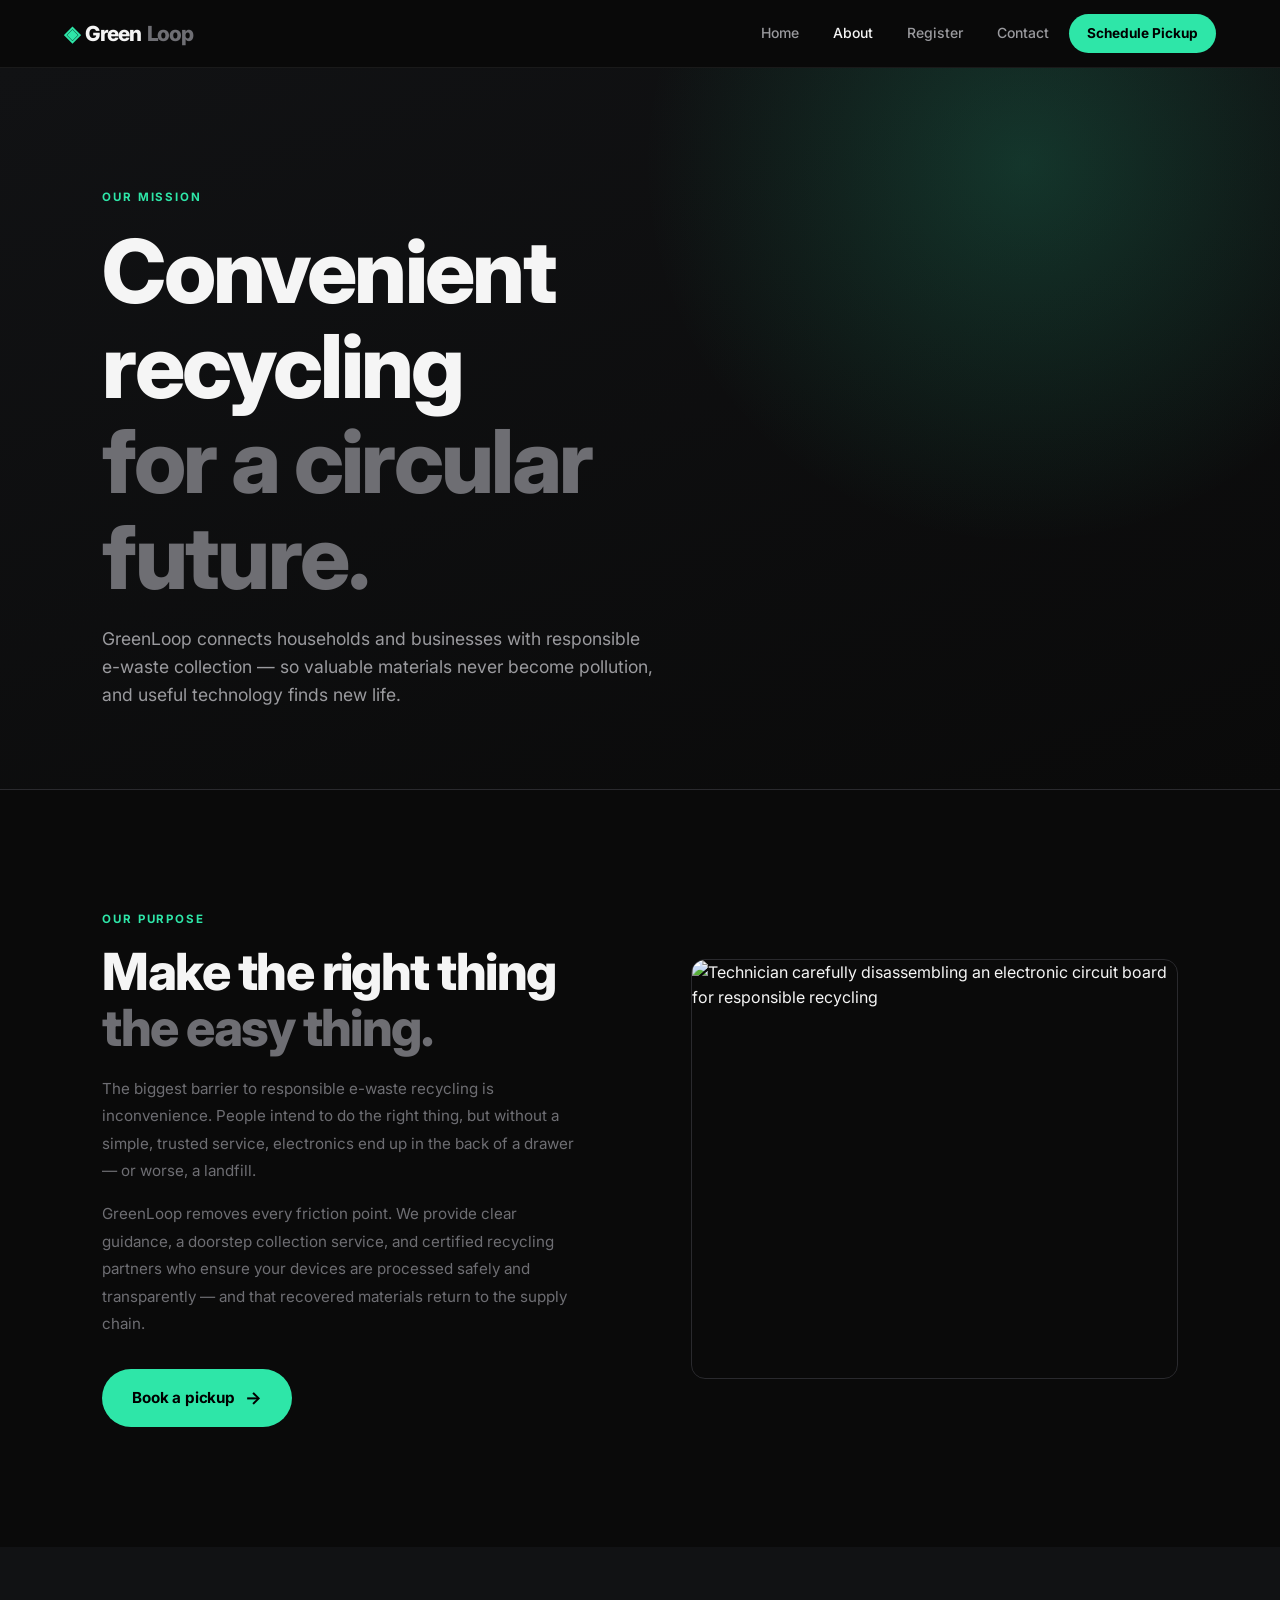
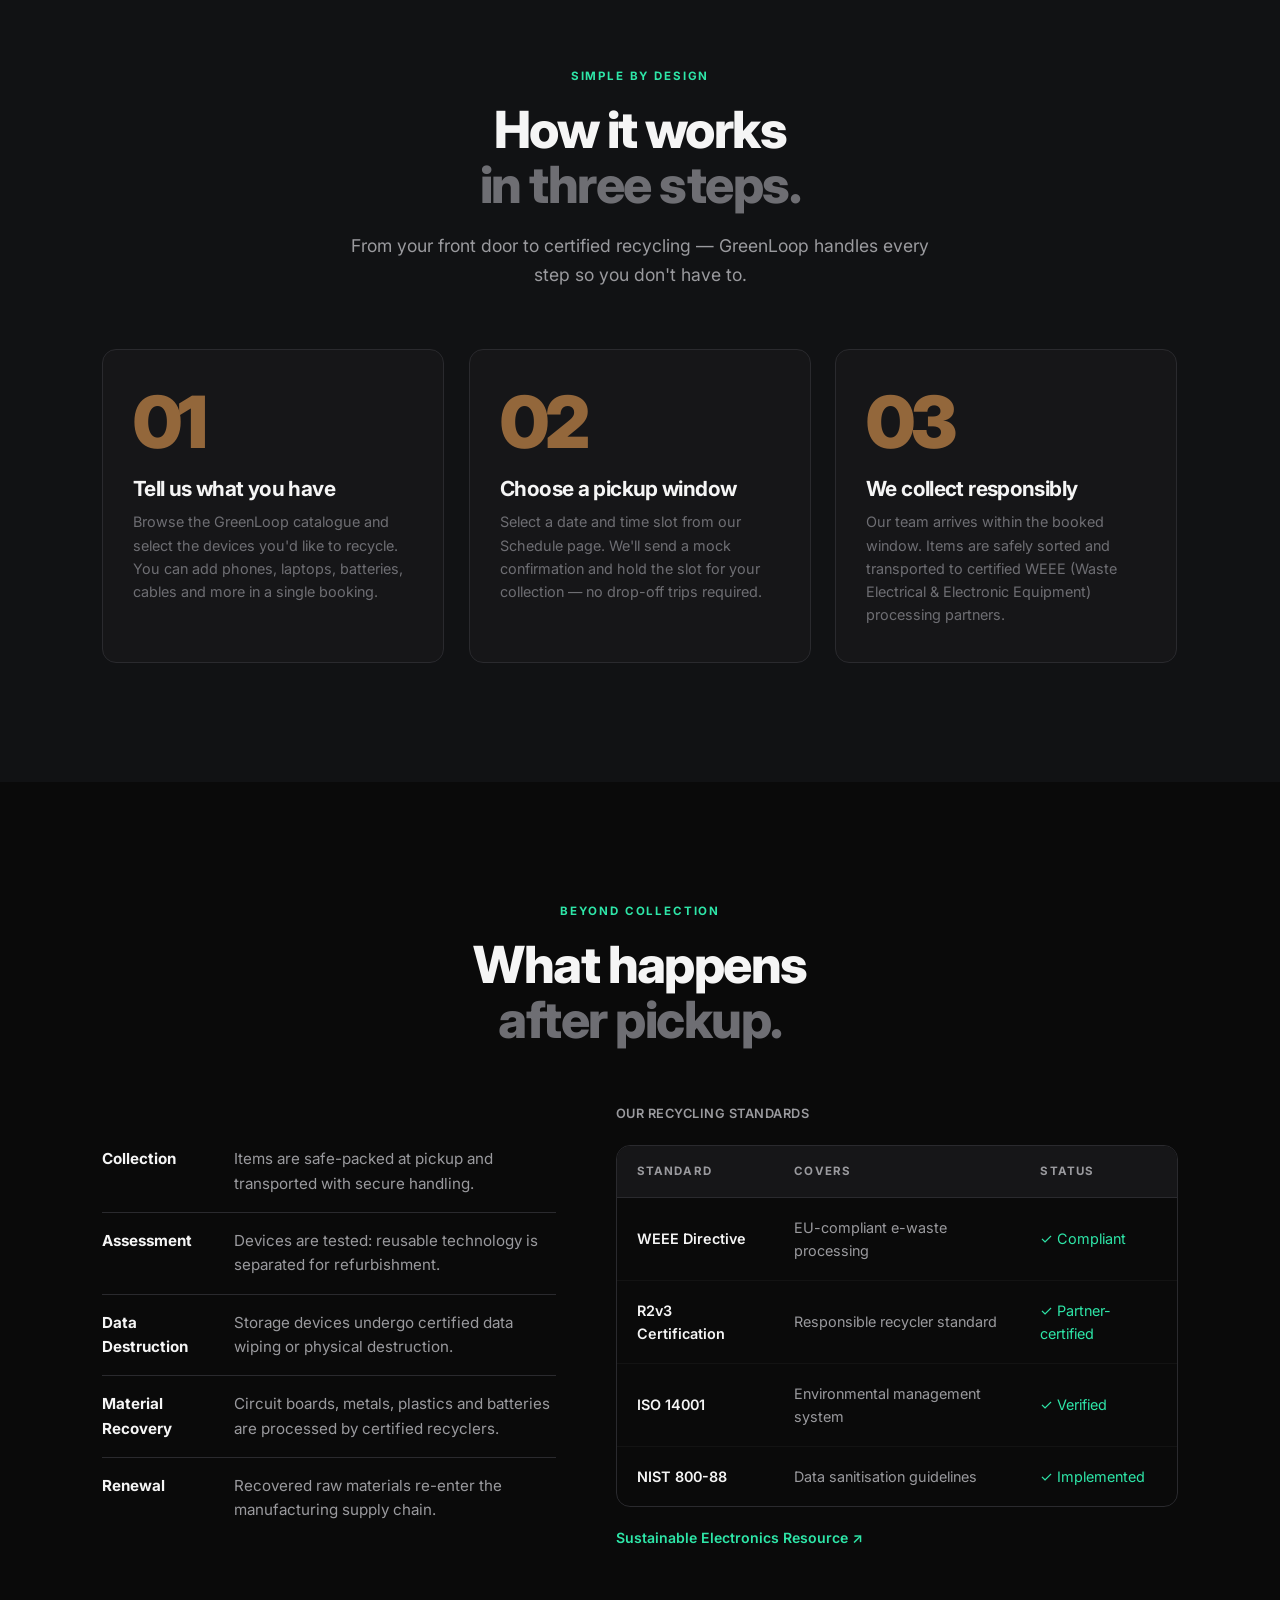
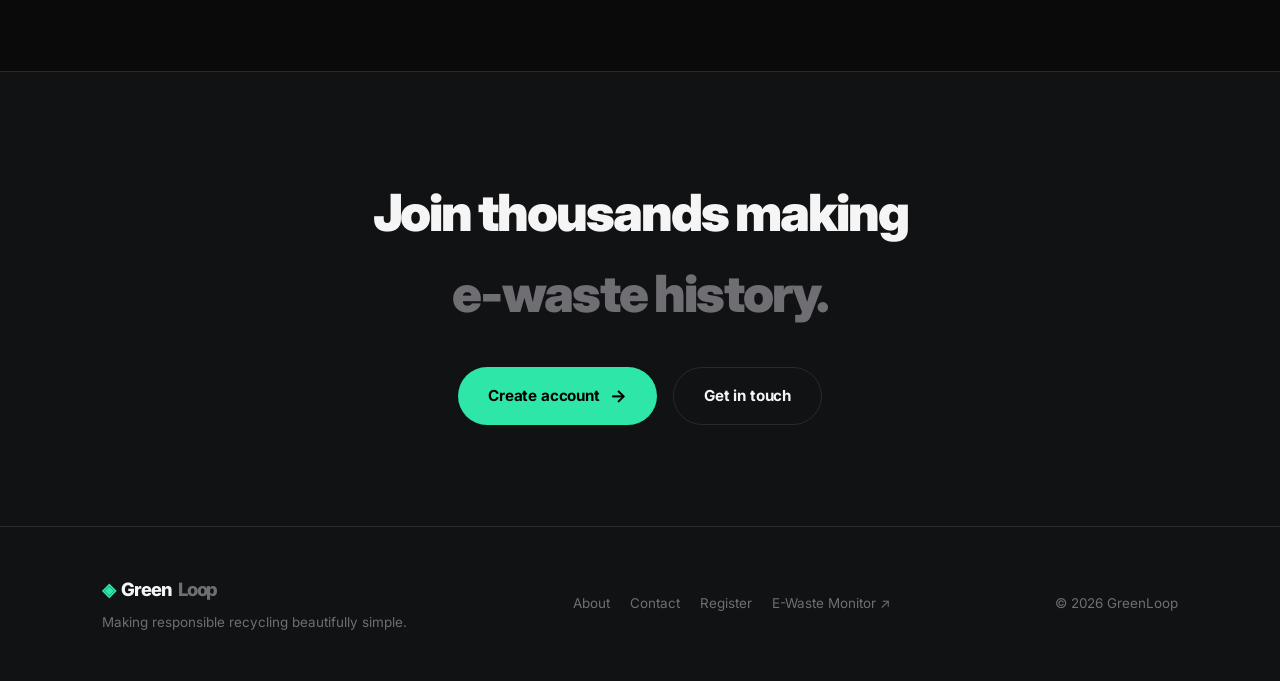
==== about.html @ 22619ded "Initial commit: Doorstep E-Waste Pickup & Recycling Platform" ====
<!DOCTYPE html>
<html lang="en">
<head>
  <meta charset="UTF-8">
  <meta name="viewport" content="width=device-width, initial-scale=1.0">
  <meta name="description" content="About GreenLoop — our mission, how our e-waste recycling process works, and what happens after your pickup.">
  <title>About | GreenLoop E-Waste Recycling</title>
  <link rel="preconnect" href="https://fonts.googleapis.com">
  <link rel="preconnect" href="https://fonts.gstatic.com" crossorigin>
  <link href="https://fonts.googleapis.com/css2?family=Inter:wght@300;400;500;600;700;800;900&display=swap" rel="stylesheet">
  <link rel="stylesheet" href="style.css">
  <link rel="stylesheet" href="effects.css">
</head>
<body>

  <!-- ══ SHARED NAVBAR ══════════════════════════════════════════ -->
  <header class="site-header">
    <a class="brand" href="index.html">
      <span class="accent">◈</span> Green<span style="color:var(--text-muted)">Loop</span>
    </a>
    <button class="menu-toggle" aria-label="Open navigation" aria-expanded="false">☰</button>
    <nav class="site-nav" aria-label="Main navigation">
      <a href="index.html">Home</a>
      <a href="about.html" class="active">About</a>
      <a href="register.html">Register</a>
      <a href="contact.html">Contact</a>
      <a href="schedule.html" class="nav-cta">Schedule Pickup</a>
    </nav>
  </header>

  <main>

    <!-- ══ PAGE HERO ══════════════════════════════════════════════ -->
    <section class="page-hero">
      <div class="page-hero-content">
        <span class="eyebrow">OUR MISSION</span>
        <h1>
          <span style="display:block;color:var(--text-primary)">Convenient recycling</span>
          <span style="display:block;color:var(--text-muted)">for a circular future.</span>
        </h1>
        <p class="lead">
          GreenLoop connects households and businesses with responsible e-waste collection —
          so valuable materials never become pollution, and useful technology finds new life.
        </p>
      </div>
    </section>

    <!-- ══ MISSION SPLIT ══════════════════════════════════════════ -->
    <section class="section">
      <div class="about-split">
        <div class="fade-in-up">
          <span class="eyebrow">OUR PURPOSE</span>
          <h2>
            <span style="display:block;color:var(--text-primary)">Make the right thing</span>
            <span style="display:block;color:var(--text-muted)">the easy thing.</span>
          </h2>
          <p style="color:var(--text-muted);margin-top:20px;line-height:1.8;font-size:.95rem;">
            The biggest barrier to responsible e-waste recycling is inconvenience. People intend
            to do the right thing, but without a simple, trusted service, electronics end up in
            the back of a drawer — or worse, a landfill.
          </p>
          <p style="color:var(--text-muted);margin-top:16px;line-height:1.8;font-size:.95rem;">
            GreenLoop removes every friction point. We provide clear guidance, a doorstep collection
            service, and certified recycling partners who ensure your devices are processed safely and
            transparently — and that recovered materials return to the supply chain.
          </p>
          <a href="schedule.html" class="btn" style="margin-top:32px;">
            Book a pickup <span class="arrow">→</span>
          </a>
        </div>
        <div class="fade-in-up" data-delay="3">
          <img
            class="about-img"
            src="https://images.unsplash.com/photo-1532619675605-1ede6c2ed2b0?auto=format&fit=crop&w=1000&q=80"
            alt="Technician carefully disassembling an electronic circuit board for responsible recycling"
          >
        </div>
      </div>
    </section>

    <!-- ══ HOW IT WORKS — 3 STEPS (large numerals) ════════════════ -->
    <section class="section alt">
      <div class="headline-wrap fade-in-up">
        <span class="eyebrow">SIMPLE BY DESIGN</span>
        <h2>
          <span class="line1">How it works</span>
          <span class="line2">in three steps.</span>
        </h2>
        <p class="subtext">
          From your front door to certified recycling — GreenLoop handles every step so you don't have to.
        </p>
      </div>
      <div class="about-steps">
        <article class="about-step tilt-card fade-in-up" data-delay="1">
          <div class="big-num">01</div>
          <h3>Tell us what you have</h3>
          <p>
            Browse the GreenLoop catalogue and select the devices you'd like to recycle.
            You can add phones, laptops, batteries, cables and more in a single booking.
          </p>
        </article>
        <article class="about-step tilt-card fade-in-up" data-delay="2">
          <div class="big-num">02</div>
          <h3>Choose a pickup window</h3>
          <p>
            Select a date and time slot from our Schedule page. We'll send a mock confirmation
            and hold the slot for your collection — no drop-off trips required.
          </p>
        </article>
        <article class="about-step tilt-card fade-in-up" data-delay="3">
          <div class="big-num">03</div>
          <h3>We collect responsibly</h3>
          <p>
            Our team arrives within the booked window. Items are safely sorted and transported
            to certified WEEE (Waste Electrical &amp; Electronic Equipment) processing partners.
          </p>
        </article>
      </div>
    </section>

    <!-- ══ WHAT HAPPENS NEXT — list + table ═══════════════════════ -->
    <section class="section">
      <div class="headline-wrap fade-in-up">
        <span class="eyebrow">BEYOND COLLECTION</span>
        <h2>
          <span class="line1">What happens</span>
          <span class="line2">after pickup.</span>
        </h2>
      </div>

      <div style="display:grid;grid-template-columns:1fr 1fr;gap:60px;margin-top:60px;align-items:start;">
        <!-- Process list -->
        <div class="fade-in-up">
          <ul class="about-list">
            <li>
              <strong>Collection</strong>
              Items are safe-packed at pickup and transported with secure handling.
            </li>
            <li>
              <strong>Assessment</strong>
              Devices are tested: reusable technology is separated for refurbishment.
            </li>
            <li>
              <strong>Data Destruction</strong>
              Storage devices undergo certified data wiping or physical destruction.
            </li>
            <li>
              <strong>Material Recovery</strong>
              Circuit boards, metals, plastics and batteries are processed by certified recyclers.
            </li>
            <li>
              <strong>Renewal</strong>
              Recovered raw materials re-enter the manufacturing supply chain.
            </li>
          </ul>
        </div>

        <!-- Certifications / partner table -->
        <div class="fade-in-up" data-delay="2">
          <h3 style="margin-bottom:24px;font-size:1.1rem;color:var(--text-sub);font-weight:600;letter-spacing:.04em;text-transform:uppercase;font-size:.8rem;">
            Our recycling standards
          </h3>
          <div style="border-radius:var(--radius);overflow:hidden;border:1px solid var(--border);">
            <table>
              <thead>
                <tr>
                  <th>Standard</th>
                  <th>Covers</th>
                  <th>Status</th>
                </tr>
              </thead>
              <tbody>
                <tr>
                  <td><span class="cell-em">WEEE Directive</span></td>
                  <td>EU-compliant e-waste processing</td>
                  <td style="color:var(--accent);">✓ Compliant</td>
                </tr>
                <tr>
                  <td><span class="cell-em">R2v3 Certification</span></td>
                  <td>Responsible recycler standard</td>
                  <td style="color:var(--accent);">✓ Partner-certified</td>
                </tr>
                <tr>
                  <td><span class="cell-em">ISO 14001</span></td>
                  <td>Environmental management system</td>
                  <td style="color:var(--accent);">✓ Verified</td>
                </tr>
                <tr>
                  <td><span class="cell-em">NIST 800-88</span></td>
                  <td>Data sanitisation guidelines</td>
                  <td style="color:var(--accent);">✓ Implemented</td>
                </tr>
              </tbody>
            </table>
          </div>
          <!-- External link -->
          <a href="https://sustainableelectronics.org/" target="_blank" rel="noopener" class="ext-link" style="margin-top:20px;display:inline-flex;">
            Sustainable Electronics Resource ↗
          </a>
        </div>
      </div>
    </section>

    <!-- ══ BOTTOM CTA ══════════════════════════════════════════════ -->
    <div class="story-cta" style="padding:100px max(8vw,24px);">
      <p class="big-cta fade-in-up" style="font-size:clamp(2rem,4vw,3.5rem);">
        Join thousands making<br><span style="color:var(--text-muted)">e-waste history.</span>
      </p>
      <div style="display:flex;gap:16px;justify-content:center;flex-wrap:wrap;margin-top:8px;" class="fade-in-up" data-delay="2">
        <a href="register.html" class="btn">Create account <span class="arrow">→</span></a>
        <a href="contact.html" class="btn btn-ghost">Get in touch</a>
      </div>
    </div>

  </main>

  <!-- ══ FOOTER ═════════════════════════════════════════════════ -->
  <footer>
    <div>
      <a class="brand" href="index.html">
        <span class="accent">◈</span> Green<span style="color:var(--text-muted)">Loop</span>
      </a>
      <p style="margin-top:8px;">Making responsible recycling beautifully simple.</p>
    </div>
    <div class="footer-links">
      <a href="about.html">About</a>
      <a href="contact.html">Contact</a>
      <a href="register.html">Register</a>
      <a href="https://ewastemonitor.info/" target="_blank" rel="noopener">E-Waste Monitor ↗</a>
    </div>
    <p>© 2026 GreenLoop</p>
  </footer>

  <script src="script.js"></script>
</body>
</html>
---- style.css ----
/* ============================================================
   GreenLoop — Dark Cinematic Theme
   Apple/Sony product-page aesthetic
   ============================================================ */

/* ── Google Fonts ── */
@import url('https://fonts.googleapis.com/css2?family=Inter:wght@300;400;500;600;700;800;900&display=swap');

/* ── Design Tokens ── */
:root {
  --bg:            #0a0a0a;
  --bg-2:          #111214;
  --bg-card:       #161618;
  --text-primary:  #f5f5f5;
  --text-muted:    #6e6e73;
  --text-sub:      #9a9a9e;
  --accent:        #2ee6a8;
  --accent-2:      #c98a4b;
  --accent-glow:   rgba(46,230,168,.18);
  --accent-2-glow: rgba(201,138,75,.15);
  --border:        #2a2a2e;
  --hazard-high:   #e6572e;
  --radius:        14px;
  --radius-pill:   100px;
  --shadow-card:   0 0 0 1px #2a2a2e, 0 24px 48px rgba(0,0,0,.6);
}

/* ── Reset & Base ── */
*, *::before, *::after { box-sizing: border-box; margin: 0; padding: 0; }

html {
  scroll-behavior: smooth;
  background: var(--bg);
}

body {
  background: var(--bg);
  color: var(--text-primary);
  font-family: 'Inter', -apple-system, 'Helvetica Neue', sans-serif;
  line-height: 1.6;
  -webkit-font-smoothing: antialiased;
  overflow-x: hidden;
}

h1, h2, h3, h4 { line-height: 1.08; letter-spacing: -.03em; }

h1 { font-size: clamp(3rem, 7vw, 5.5rem); font-weight: 800; }
h2 { font-size: clamp(2rem, 4vw, 3.8rem); font-weight: 800; }
h3 { font-size: 1.3rem; font-weight: 700; }

a { color: inherit; text-decoration: none; }
img { display: block; max-width: 100%; }
button { font-family: inherit; cursor: pointer; }

/* ── Scrollbar ── */
::-webkit-scrollbar { width: 6px; }
::-webkit-scrollbar-track { background: var(--bg); }
::-webkit-scrollbar-thumb { background: var(--border); border-radius: 3px; }

/* ============================================================
   NAVBAR
   ============================================================ */
.site-header {
  position: fixed;
  top: 0; left: 0; right: 0;
  z-index: 1000;
  height: 68px;
  padding: 0 max(5vw, 24px);
  display: flex;
  align-items: center;
  justify-content: space-between;
  gap: 20px;
  background: rgba(10,10,10,.82);
  backdrop-filter: blur(20px) saturate(180%);
  -webkit-backdrop-filter: blur(20px) saturate(180%);
  border-bottom: 1px solid rgba(255,255,255,.07);
  transition: background .3s;
}

.brand {
  font-size: 1.3rem;
  font-weight: 800;
  letter-spacing: -.06em;
  color: var(--text-primary);
  display: flex;
  align-items: center;
  gap: 6px;
  flex-shrink: 0;
}

.brand .accent { color: var(--accent); }

.site-nav {
  display: flex;
  align-items: center;
  gap: 6px;
}

.site-nav a {
  padding: 8px 14px;
  border-radius: 8px;
  font-size: .875rem;
  font-weight: 500;
  color: var(--text-sub);
  transition: color .2s, background .2s;
}

.site-nav a:hover { color: var(--text-primary); background: rgba(255,255,255,.06); }
.site-nav a.active { color: var(--text-primary); }

.nav-cta {
  padding: 9px 18px !important;
  border-radius: var(--radius-pill) !important;
  background: var(--accent) !important;
  color: #000 !important;
  font-weight: 700 !important;
  font-size: .85rem !important;
  transition: transform .2s, box-shadow .2s !important;
}

.nav-cta:hover {
  transform: translateY(-1px);
  box-shadow: 0 8px 24px var(--accent-glow);
}

.menu-toggle {
  display: none;
  border: none;
  background: transparent;
  color: var(--text-primary);
  font-size: 1.5rem;
  padding: 6px;
  border-radius: 8px;
  transition: background .2s;
}
.menu-toggle:hover { background: rgba(255,255,255,.08); }

/* ============================================================
   SHARED LAYOUT
   ============================================================ */
main { padding-top: 68px; }

.section {
  padding: 120px max(8vw, 24px);
  position: relative;
}

.section.tight { padding-top: 80px; padding-bottom: 80px; }
.section.alt { background: var(--bg-2); }

/* ── Two-line headline pattern ── */
.headline-wrap {
  text-align: center;
  max-width: 900px;
  margin: 0 auto 24px;
}
.headline-wrap .line1 { color: var(--text-primary); display: block; }
.headline-wrap .line2 { color: var(--text-muted); display: block; }
.headline-wrap .subtext {
  color: var(--text-sub);
  font-size: 1.1rem;
  max-width: 600px;
  margin: 20px auto 0;
  font-weight: 400;
  letter-spacing: 0;
}

/* ── Eyebrow ── */
.eyebrow {
  display: block;
  font-size: .72rem;
  font-weight: 700;
  letter-spacing: .16em;
  text-transform: uppercase;
  color: var(--accent);
  margin-bottom: 16px;
}

/* ── CTA Button ── */
.btn {
  display: inline-flex;
  align-items: center;
  gap: 10px;
  padding: 15px 30px;
  border-radius: var(--radius-pill);
  border: none;
  background: var(--accent);
  color: #000;
  font-weight: 700;
  font-size: .95rem;
  letter-spacing: -.01em;
  cursor: pointer;
  transition: transform .2s, box-shadow .2s;
  text-decoration: none;
}

.btn:hover {
  transform: translateY(-2px);
  box-shadow: 0 16px 36px var(--accent-glow);
}

.btn-ghost {
  background: transparent;
  border: 1px solid var(--border);
  color: var(--text-primary);
}
.btn-ghost:hover { background: rgba(255,255,255,.05); box-shadow: none; }

.btn .arrow { font-size: 1.1rem; transition: transform .2s; }
.btn:hover .arrow { transform: translateX(4px); }

/* ── Glass Card ── */
.glass-card {
  background: var(--bg-card);
  border: 1px solid var(--border);
  border-radius: var(--radius);
  backdrop-filter: blur(12px);
  -webkit-backdrop-filter: blur(12px);
}

/* ── Glow Accent ── */
.glow-accent { color: var(--accent); }
.glow-accent-2 { color: var(--accent-2); }

/* ============================================================
   HOME / HERO — Scroll Story
   ============================================================ */
.scroll-story {
  position: relative;
}

/* Each story section takes full viewport */
.story-section {
  min-height: 100svh;
  display: flex;
  align-items: center;
  justify-content: center;
  position: relative;
  padding: 120px max(8vw, 24px);
}

.story-section:first-child { padding-top: 80px; }

/* Hero canvas mount */
#hero-canvas-mount {
  position: fixed;
  top: 0; right: 0;
  width: 50vw;
  height: 100svh;
  pointer-events: none;
  z-index: 1;
  opacity: 1;
  transition: opacity .4s;
}

/* Static fallback when WebGL not available */
.hero-fallback-img {
  position: absolute;
  inset: 0;
  object-fit: cover;
  opacity: .45;
  width: 100%;
  height: 100%;
}

.story-content {
  position: relative;
  z-index: 2;
  max-width: 620px;
  will-change: transform, opacity;
}

.story-content .eyebrow { margin-bottom: 24px; }

.hero-title {
  font-size: clamp(3.2rem, 7vw, 5.8rem);
  font-weight: 900;
  line-height: 1.04;
  letter-spacing: -.04em;
  margin-bottom: 24px;
}

.hero-title .l1 { display: block; color: var(--text-primary); }
.hero-title .l2 { display: block; color: var(--text-muted); }

.hero-lead {
  color: var(--text-sub);
  font-size: 1.15rem;
  max-width: 500px;
  margin-bottom: 40px;
  font-weight: 400;
}

/* Stat blocks */
.stat-row {
  display: grid;
  grid-template-columns: repeat(3, 1fr);
  gap: 20px;
  margin-top: 60px;
}

.stat-block {
  padding: 24px;
  border-radius: var(--radius);
  background: var(--bg-card);
  border: 1px solid var(--border);
}

.stat-block .num {
  font-size: 2.8rem;
  font-weight: 900;
  color: var(--accent);
  letter-spacing: -.04em;
  line-height: 1;
}

.stat-block .label {
  font-size: .8rem;
  color: var(--text-muted);
  margin-top: 6px;
  line-height: 1.4;
}

/* Step cards */
.step-cards {
  display: grid;
  grid-template-columns: repeat(3, 1fr);
  gap: 20px;
  margin-top: 60px;
  max-width: 620px;
}

.step-card {
  padding: 28px 24px;
  border-radius: var(--radius);
  background: var(--bg-card);
  border: 1px solid var(--border);
}

.step-card .step-num {
  font-size: 2.6rem;
  font-weight: 900;
  color: var(--accent-2);
  line-height: 1;
  letter-spacing: -.04em;
  margin-bottom: 12px;
}

.step-card h3 { font-size: 1rem; margin-bottom: 8px; }
.step-card p { font-size: .85rem; color: var(--text-muted); }

/* Recovery chips */
.recovery-chips {
  display: flex;
  flex-wrap: wrap;
  gap: 10px;
  margin-top: 40px;
  max-width: 580px;
}

.recovery-chip {
  padding: 10px 18px;
  border-radius: var(--radius-pill);
  background: var(--bg-card);
  border: 1px solid var(--border);
  font-size: .85rem;
  color: var(--text-sub);
  display: flex;
  align-items: center;
  gap: 8px;
}

.recovery-chip .chip-dot {
  width: 8px; height: 8px;
  border-radius: 50%;
  background: var(--accent);
  flex-shrink: 0;
}

.recovery-chip.copper .chip-dot { background: var(--accent-2); }

/* CTA section */
.story-cta {
  text-align: center;
  padding: 160px max(8vw, 24px);
  background: var(--bg-2);
  border-top: 1px solid var(--border);
}

.story-cta .big-cta {
  font-size: clamp(2.8rem, 5vw, 4.5rem);
  font-weight: 900;
  letter-spacing: -.04em;
  margin-bottom: 32px;
  max-width: 700px;
  margin-left: auto;
  margin-right: auto;
}

/* ============================================================
   HOME — Table & List sections
   ============================================================ */
.impact-table-wrap {
  margin-top: 60px;
  overflow-x: auto;
  border-radius: var(--radius);
  border: 1px solid var(--border);
}

table {
  width: 100%;
  border-collapse: collapse;
  min-width: 560px;
}

thead th {
  background: var(--bg-card);
  color: var(--text-sub);
  font-size: .72rem;
  font-weight: 700;
  letter-spacing: .1em;
  text-transform: uppercase;
  padding: 16px 20px;
  text-align: left;
  border-bottom: 1px solid var(--border);
}

tbody td {
  padding: 18px 20px;
  border-bottom: 1px solid rgba(255,255,255,.04);
  font-size: .9rem;
  color: var(--text-sub);
  vertical-align: middle;
}

tbody tr:last-child td { border-bottom: none; }

tbody tr:hover td {
  background: rgba(255,255,255,.025);
  color: var(--text-primary);
}

td .cell-em { color: var(--text-primary); font-weight: 600; }

/* Accepted list section */
.accepted-grid {
  display: grid;
  grid-template-columns: 1fr 1fr;
  gap: 60px;
  align-items: center;
  margin-top: 0;
}

.accepted-list {
  list-style: none;
  margin-top: 24px;
}

.accepted-list li {
  display: flex;
  align-items: center;
  gap: 14px;
  padding: 14px 0;
  border-bottom: 1px solid var(--border);
  font-size: .95rem;
  color: var(--text-sub);
}

.accepted-list li::before {
  content: '';
  width: 8px; height: 8px;
  border-radius: 50%;
  background: var(--accent);
  flex-shrink: 0;
}

.accepted-list li:last-child { border-bottom: none; }

/* External link */
.ext-link {
  display: inline-flex;
  align-items: center;
  gap: 6px;
  color: var(--accent);
  font-size: .88rem;
  font-weight: 600;
  transition: opacity .2s;
}
.ext-link:hover { opacity: .75; }

/* ============================================================
   ABOUT PAGE
   ============================================================ */
.page-hero {
  min-height: 52vh;
  display: flex;
  align-items: flex-end;
  padding: 120px max(8vw, 24px) 80px;
  background: linear-gradient(160deg, var(--bg-2) 0%, var(--bg) 100%);
  border-bottom: 1px solid var(--border);
  position: relative;
  overflow: hidden;
}

.page-hero::before {
  content: '';
  position: absolute;
  top: -40%; right: -10%;
  width: 60vw; height: 60vw;
  border-radius: 50%;
  background: radial-gradient(circle, var(--accent-glow) 0%, transparent 70%);
  pointer-events: none;
}

.page-hero-content { max-width: 720px; position: relative; z-index: 1; }
.page-hero-content .eyebrow { margin-bottom: 18px; }
.page-hero h1 { margin-bottom: 20px; }
.page-hero .lead { color: var(--text-sub); font-size: 1.1rem; max-width: 560px; }

/* How it works steps */
.about-steps {
  display: grid;
  grid-template-columns: repeat(3, 1fr);
  gap: 24px;
  margin-top: 60px;
}

.about-step {
  padding: 36px 30px;
  border-radius: var(--radius);
  background: var(--bg-card);
  border: 1px solid var(--border);
  transition: border-color .3s, box-shadow .3s;
}

.about-step:hover {
  border-color: rgba(46,230,168,.3);
  box-shadow: 0 0 0 1px rgba(46,230,168,.1), 0 24px 48px rgba(0,0,0,.4);
}

.about-step .big-num {
  font-size: 4.5rem;
  font-weight: 900;
  color: var(--accent-2);
  letter-spacing: -.05em;
  line-height: 1;
  margin-bottom: 20px;
  opacity: .7;
}

.about-step h3 { margin-bottom: 10px; }
.about-step p { font-size: .9rem; color: var(--text-muted); line-height: 1.6; }

/* About split layout */
.about-split {
  display: grid;
  grid-template-columns: 1fr 1fr;
  gap: 8vw;
  align-items: center;
}

.about-img {
  border-radius: var(--radius);
  height: 420px;
  object-fit: cover;
  width: 100%;
  border: 1px solid var(--border);
}

.about-list {
  list-style: none;
  margin-top: 24px;
}

.about-list li {
  padding: 16px 0;
  border-bottom: 1px solid var(--border);
  color: var(--text-sub);
  font-size: .95rem;
  display: flex;
  gap: 12px;
}

.about-list li strong { color: var(--text-primary); min-width: 120px; }
.about-list li:last-child { border-bottom: none; }

/* ============================================================
   REGISTER PAGE
   ============================================================ */
.form-page-wrap {
  min-height: 100vh;
  padding: 100px max(6vw, 24px) 80px;
  background: var(--bg);
  display: grid;
  grid-template-columns: .9fr 1.1fr;
  gap: 8vw;
  align-items: start;
}

.form-page-copy { padding-top: 40px; }
.form-page-copy .eyebrow { margin-bottom: 18px; }
.form-page-copy h1 { margin-bottom: 20px; }
.form-page-copy p { color: var(--text-muted); font-size: .95rem; margin-bottom: 20px; line-height: 1.7; }

.form-card {
  background: var(--bg-card);
  border: 1px solid var(--border);
  border-radius: var(--radius);
  padding: 40px;
  box-shadow: 0 40px 80px rgba(0,0,0,.5);
}

.form-card h2 {
  font-size: 1.4rem;
  font-weight: 700;
  margin-bottom: 8px;
  letter-spacing: -.02em;
}

.form-card .form-desc {
  color: var(--text-muted);
  font-size: .875rem;
  margin-bottom: 28px;
}

/* Form controls */
.form-group {
  margin-bottom: 20px;
  position: relative;
}

.form-group label,
.form-card > label,
fieldset legend {
  display: block;
  font-size: .78rem;
  font-weight: 600;
  color: var(--text-sub);
  letter-spacing: .04em;
  text-transform: uppercase;
  margin-bottom: 8px;
}

input[type="text"],
input[type="email"],
input[type="password"],
input[type="tel"],
input[type="date"],
input[type="number"],
input[type="search"],
select,
textarea {
  width: 100%;
  background: rgba(255,255,255,.05);
  border: 1px solid var(--border);
  border-radius: 10px;
  padding: 13px 16px;
  color: var(--text-primary);
  font: inherit;
  font-size: .9rem;
  transition: border-color .2s, box-shadow .2s;
  appearance: none;
  -webkit-appearance: none;
}

input[type="date"]::-webkit-calendar-picker-indicator {
  filter: invert(.5);
  cursor: pointer;
}

select {
  background-image: url("data:image/svg+xml,%3Csvg xmlns='http://www.w3.org/2000/svg' width='12' height='8' viewBox='0 0 12 8'%3E%3Cpath d='M1 1l5 5 5-5' stroke='%236e6e73' stroke-width='2' fill='none' stroke-linecap='round'/%3E%3C/svg%3E");
  background-repeat: no-repeat;
  background-position: right 14px center;
  padding-right: 40px;
  cursor: pointer;
}

select option { background: var(--bg-card); color: var(--text-primary); }

textarea {
  min-height: 100px;
  resize: vertical;
}

input:focus, select:focus, textarea:focus {
  outline: none;
  border-color: var(--accent);
  box-shadow: 0 0 0 3px var(--accent-glow);
}

/* Error states */
.error-msg {
  display: block;
  font-size: .78rem;
  color: var(--hazard-high);
  font-weight: 500;
  min-height: 1.2em;
  margin-top: 6px;
}

.field-error input,
.field-error select,
.field-error textarea {
  border-color: var(--hazard-high) !important;
  box-shadow: 0 0 0 3px rgba(230, 87, 46, .15) !important;
}

/* Form status banner */
.form-status {
  border-radius: 10px;
  padding: 14px 16px;
  font-size: .875rem;
  font-weight: 600;
  margin-bottom: 24px;
  display: none;
}
.form-status.visible { display: block; }
.form-status.success { background: rgba(46,230,168,.1); color: var(--accent); border: 1px solid rgba(46,230,168,.2); }
.form-status.error   { background: rgba(230,87,46,.1);  color: var(--hazard-high); border: 1px solid rgba(230,87,46,.2); }

/* Fieldset / radio / checkbox */
fieldset {
  border: none;
  margin: 0 0 20px;
  padding: 0;
}

.choice-group {
  display: flex;
  flex-wrap: wrap;
  gap: 10px;
  margin-top: 8px;
}

.choice-label {
  display: inline-flex;
  align-items: center;
  gap: 8px;
  padding: 10px 16px;
  border-radius: 10px;
  border: 1px solid var(--border);
  background: rgba(255,255,255,.03);
  font-size: .875rem;
  color: var(--text-sub);
  cursor: pointer;
  transition: border-color .2s, background .2s, color .2s;
}

.choice-label:hover {
  border-color: var(--accent);
  color: var(--text-primary);
}

.choice-label input[type="radio"],
.choice-label input[type="checkbox"] {
  width: auto;
  height: 16px;
  width: 16px;
  accent-color: var(--accent);
  cursor: pointer;
  flex-shrink: 0;
}

/* Form grid */
.form-grid-2 {
  display: grid;
  grid-template-columns: 1fr 1fr;
  gap: 0 16px;
}

/* Submit / action */
.form-submit-row {
  margin-top: 28px;
  display: flex;
  align-items: center;
  gap: 16px;
  flex-wrap: wrap;
}

/* ============================================================
   CONTACT PAGE
   ============================================================ */
.contact-layout {
  display: grid;
  grid-template-columns: 1fr 1fr;
  gap: 8vw;
  align-items: start;
}

/* FAQ */
.faq-list { margin-top: 32px; }

.faq-item { border-bottom: 1px solid var(--border); }

.faq-btn {
  width: 100%;
  background: transparent;
  border: none;
  padding: 20px 0;
  text-align: left;
  color: var(--text-primary);
  font: inherit;
  font-size: .95rem;
  font-weight: 600;
  display: flex;
  justify-content: space-between;
  align-items: center;
  gap: 12px;
  cursor: pointer;
  transition: color .2s;
}

.faq-btn:hover { color: var(--accent); }

.faq-icon {
  width: 28px; height: 28px;
  border-radius: 50%;
  border: 1px solid var(--border);
  display: flex;
  align-items: center;
  justify-content: center;
  font-size: 1.1rem;
  flex-shrink: 0;
  transition: background .2s, border-color .2s, transform .3s;
}

.faq-btn[aria-expanded="true"] .faq-icon {
  background: var(--accent);
  border-color: var(--accent);
  color: #000;
  transform: rotate(45deg);
}

.faq-answer {
  max-height: 0;
  overflow: hidden;
  transition: max-height .3s ease;
}
.faq-answer.open { max-height: 300px; }
.faq-answer p {
  padding: 0 0 20px;
  color: var(--text-muted);
  font-size: .9rem;
  line-height: 1.7;
}

/* Contact details table */
.contact-table-wrap {
  margin-top: 48px;
  border-radius: var(--radius);
  overflow: hidden;
  border: 1px solid var(--border);
}

.social-links {
  display: flex;
  gap: 12px;
  flex-wrap: wrap;
  margin-top: 24px;
}

.social-link {
  display: inline-flex;
  align-items: center;
  gap: 8px;
  padding: 10px 18px;
  border-radius: var(--radius-pill);
  border: 1px solid var(--border);
  font-size: .85rem;
  color: var(--text-sub);
  transition: border-color .2s, color .2s;
}
.social-link:hover { border-color: var(--accent); color: var(--accent); }

/* ============================================================
   SCHEDULE PAGE
   ============================================================ */
.catalogue-header {
  text-align: center;
  max-width: 640px;
  margin: 0 auto 60px;
}

.toolbar {
  display: flex;
  gap: 12px;
  margin-bottom: 20px;
  flex-wrap: wrap;
}

.toolbar input[type="search"] {
  flex: 1;
  min-width: 200px;
}

#sort-hazard {
  padding: 13px 20px;
  border-radius: 10px;
  border: 1px solid var(--border);
  background: rgba(255,255,255,.05);
  color: var(--text-primary);
  font: inherit;
  font-size: .875rem;
  font-weight: 600;
  transition: border-color .2s, background .2s;
  cursor: pointer;
  display: flex;
  align-items: center;
  gap: 8px;
}

#sort-hazard:hover { border-color: var(--accent); background: rgba(46,230,168,.06); color: var(--accent); }

.chips {
  display: flex;
  flex-wrap: wrap;
  gap: 8px;
  margin-bottom: 32px;
}

.chip {
  padding: 8px 16px;
  border-radius: var(--radius-pill);
  border: 1px solid var(--border);
  background: transparent;
  color: var(--text-muted);
  font: inherit;
  font-size: .82rem;
  font-weight: 500;
  cursor: pointer;
  transition: all .2s;
}

.chip:hover { border-color: var(--accent); color: var(--accent); }
.chip.active {
  background: var(--accent);
  border-color: var(--accent);
  color: #000;
  font-weight: 700;
}

/* Catalogue table */
.cat-table-wrap {
  border-radius: var(--radius);
  overflow: hidden;
  border: 1px solid var(--border);
  margin-bottom: 48px;
}

/* Item cards */
.item-cards-grid {
  display: grid;
  grid-template-columns: repeat(auto-fill, minmax(280px, 1fr));
  gap: 20px;
  margin-bottom: 80px;
}

.item-card {
  background: var(--bg-card);
  border: 1px solid var(--border);
  border-radius: var(--radius);
  padding: 24px;
  transition: border-color .3s, transform .3s, box-shadow .3s;
  display: flex;
  flex-direction: column;
  gap: 12px;
}

.item-card:hover {
  border-color: rgba(46,230,168,.3);
  transform: translateY(-4px);
  box-shadow: 0 24px 48px rgba(0,0,0,.4);
}

.item-card .card-icon { font-size: 2.2rem; }

.item-card .card-cat {
  font-size: .72rem;
  font-weight: 700;
  letter-spacing: .1em;
  text-transform: uppercase;
  color: var(--accent);
}

.item-card h3 { font-size: 1.05rem; margin: 0; }

.item-card .card-desc {
  font-size: .85rem;
  color: var(--text-muted);
  flex: 1;
  line-height: 1.6;
}

/* Hazard badges */
.hazard {
  display: inline-block;
  padding: 4px 12px;
  border-radius: var(--radius-pill);
  font-size: .72rem;
  font-weight: 700;
  letter-spacing: .04em;
  text-transform: uppercase;
  align-self: flex-start;
}

.hazard.high   { background: rgba(230,87,46,.15);  color: var(--hazard-high); border: 1px solid rgba(230,87,46,.3); }
.hazard.medium { background: rgba(201,138,75,.15); color: var(--accent-2);    border: 1px solid rgba(201,138,75,.3); }
.hazard.low    { background: rgba(46,230,168,.1);  color: var(--accent);      border: 1px solid rgba(46,230,168,.2); }

/* Schedule layout */
.schedule-grid {
  display: grid;
  grid-template-columns: 1fr 1.4fr;
  gap: 60px;
  align-items: start;
}

.schedule-copy .eyebrow { margin-bottom: 16px; }
.schedule-copy h2 { margin-bottom: 16px; }
.schedule-copy p { color: var(--text-muted); font-size: .95rem; line-height: 1.7; }

/* My pickups table */
.pickups-section { margin-top: 80px; }
.pickups-section .eyebrow { margin-bottom: 12px; }
.pickups-section h2 { margin-bottom: 32px; }

.empty-row td {
  text-align: center;
  color: var(--text-muted);
  font-style: italic;
  padding: 40px !important;
}

/* ============================================================
   FOOTER
   ============================================================ */
footer {
  background: var(--bg-2);
  border-top: 1px solid var(--border);
  padding: 48px max(8vw, 24px);
  display: flex;
  align-items: center;
  justify-content: space-between;
  gap: 20px;
}

footer .brand { font-size: 1.15rem; }
footer p { font-size: .84rem; color: var(--text-muted); }
footer a:hover { color: var(--accent); }
footer .footer-links {
  display: flex;
  gap: 20px;
}
footer .footer-links a {
  font-size: .84rem;
  color: var(--text-muted);
  transition: color .2s;
}

/* ============================================================
   RESPONSIVE
   ============================================================ */
@media (max-width: 1024px) {
  #hero-canvas-mount { width: 45vw; opacity: .7; }
  .about-split { grid-template-columns: 1fr; }
  .about-img { height: 300px; }
}

@media (max-width: 800px) {
  /* Nav */
  .site-nav {
    display: none;
    position: fixed;
    top: 68px; left: 0; right: 0;
    background: rgba(10,10,10,.97);
    backdrop-filter: blur(20px);
    -webkit-backdrop-filter: blur(20px);
    border-bottom: 1px solid var(--border);
    flex-direction: column;
    align-items: stretch;
    padding: 16px;
    gap: 4px;
    z-index: 999;
  }
  .site-nav.open { display: flex; }
  .site-nav a { padding: 14px 16px; border-radius: 10px; }
  .menu-toggle { display: block; }

  /* Layout resets */
  .story-content { max-width: 100%; }
  #hero-canvas-mount { width: 100%; opacity: .12; z-index: 0; }
  .form-page-wrap { grid-template-columns: 1fr; gap: 40px; }
  .contact-layout { grid-template-columns: 1fr; }
  .schedule-grid { grid-template-columns: 1fr; }
  .about-steps { grid-template-columns: 1fr; }
  .stat-row { grid-template-columns: 1fr 1fr; }
  .step-cards { grid-template-columns: 1fr; }
  .accepted-grid { grid-template-columns: 1fr; }
  .form-grid-2 { grid-template-columns: 1fr; }
  .section { padding: 80px max(6vw, 20px); }
  footer { flex-direction: column; align-items: flex-start; gap: 12px; }
}

@media (max-width: 480px) {
  h1 { font-size: 2.6rem; }
  h2 { font-size: 1.9rem; }
  .hero-title { font-size: 2.8rem; }
  .stat-row { grid-template-columns: 1fr; }
  .section { padding: 60px 20px; }
  .form-card { padding: 24px; }
  .item-cards-grid { grid-template-columns: 1fr; }
  .story-cta { padding: 80px 20px; }
}
---- effects.css ----
/* ============================================================
   GreenLoop — effects.css
   Decorative animations, tilt cards, Three.js canvas styling
   NOT part of graded JS requirements
   ============================================================ */

/* ── Tilt/hover cards ── */
.tilt-card {
  will-change: transform;
  transition: transform .3s ease, box-shadow .3s ease;
}
.tilt-card:hover {
  transform: perspective(900px) rotateX(2deg) rotateY(-3deg) translateY(-6px);
  box-shadow: 0 32px 64px rgba(0,0,0,.5), 0 0 0 1px rgba(46,230,168,.15);
}

/* ── Button hover lift ── */
.btn { will-change: transform; }
.btn:active { transform: translateY(0) !important; }

/* ── Ambient glow behind canvas ── */
#hero-canvas-mount {
  /* The canvas inherits position from HTML */
  will-change: opacity;
}

/* ── Floating animation for decorative elements ── */
@keyframes float-y {
  0%, 100% { transform: translateY(0px); }
  50%       { transform: translateY(-16px); }
}

@keyframes pulse-glow {
  0%, 100% { opacity: .5; }
  50%       { opacity: 1; }
}

@keyframes spin-slow {
  to { transform: rotate(360deg); }
}

/* ── Hero ambient orb (CSS-only fallback bg element) ── */
.hero-orb {
  position: absolute;
  border-radius: 50%;
  pointer-events: none;
  will-change: transform, opacity;
}

.hero-orb-1 {
  width: 600px; height: 600px;
  top: -200px; right: -100px;
  background: radial-gradient(circle, rgba(46,230,168,.07) 0%, transparent 70%);
  animation: pulse-glow 6s ease-in-out infinite;
}

.hero-orb-2 {
  width: 400px; height: 400px;
  bottom: -100px; right: 20%;
  background: radial-gradient(circle, rgba(201,138,75,.06) 0%, transparent 70%);
  animation: pulse-glow 8s ease-in-out infinite 2s;
}

/* ── Decorative circuit line (used in page-hero) ── */
.circuit-line {
  position: absolute;
  bottom: 0; right: 0;
  width: 40%;
  height: 100%;
  overflow: hidden;
  pointer-events: none;
  opacity: .08;
}

/* ── Scroll fade-in (applied by IntersectionObserver in script.js) ── */
.fade-in-up {
  opacity: 0;
  transform: translateY(30px);
  transition: opacity .7s ease, transform .7s ease;
}

.fade-in-up.visible {
  opacity: 1;
  transform: translateY(0);
}

/* Staggered delay helpers */
.fade-in-up[data-delay="1"] { transition-delay: .1s; }
.fade-in-up[data-delay="2"] { transition-delay: .2s; }
.fade-in-up[data-delay="3"] { transition-delay: .3s; }
.fade-in-up[data-delay="4"] { transition-delay: .4s; }
.fade-in-up[data-delay="5"] { transition-delay: .5s; }
.fade-in-up[data-delay="6"] { transition-delay: .6s; }

/* ── Nav scroll effect ── */
.site-header.scrolled {
  background: rgba(10,10,10,.96);
  border-bottom-color: rgba(255,255,255,.1);
}

/* ── Chip active pulse ── */
.chip.active {
  animation: none;
}

/* ── Stat number count-up (already runs via JS) ── */
.stat-block .num { will-change: contents; }

/* ── Card glassmorphism extra layer ── */
.item-card::before {
  content: '';
  position: absolute;
  inset: 0;
  border-radius: inherit;
  background: linear-gradient(135deg, rgba(255,255,255,.03) 0%, transparent 60%);
  pointer-events: none;
}
.item-card { position: relative; overflow: hidden; }

/* ── Scrollbar hint at bottom of catalogue table on mobile ── */
.cat-table-wrap { overflow-x: auto; }

/* ── Three.js canvas fill ── */
#hero-canvas-mount canvas {
  display: block;
  width: 100% !important;
  height: 100% !important;
}

/* ── Page transition overlay (CSS only) ── */
@keyframes page-in {
  from { opacity: 0; transform: translateY(12px); }
  to   { opacity: 1; transform: translateY(0); }
}

main {
  animation: page-in .4s ease forwards;
}

/* ── Loading pulse for async JS ── */
@keyframes skeleton-pulse {
  0%, 100% { opacity: .4; }
  50%       { opacity: .7; }
}

.skeleton {
  background: var(--bg-card);
  border-radius: 6px;
  animation: skeleton-pulse 1.5s ease-in-out infinite;
}

/* ── Floating particles around hero canvas ── */
.hero-particle {
  position: absolute;
  border-radius: 50%;
  pointer-events: none;
  will-change: transform, opacity;
}

/* ── Reduced motion ── */
@media (prefers-reduced-motion: reduce) {
  *, *::before, *::after {
    animation-duration: .01ms !important;
    transition-duration: .01ms !important;
  }
  .fade-in-up { opacity: 1; transform: none; }
}
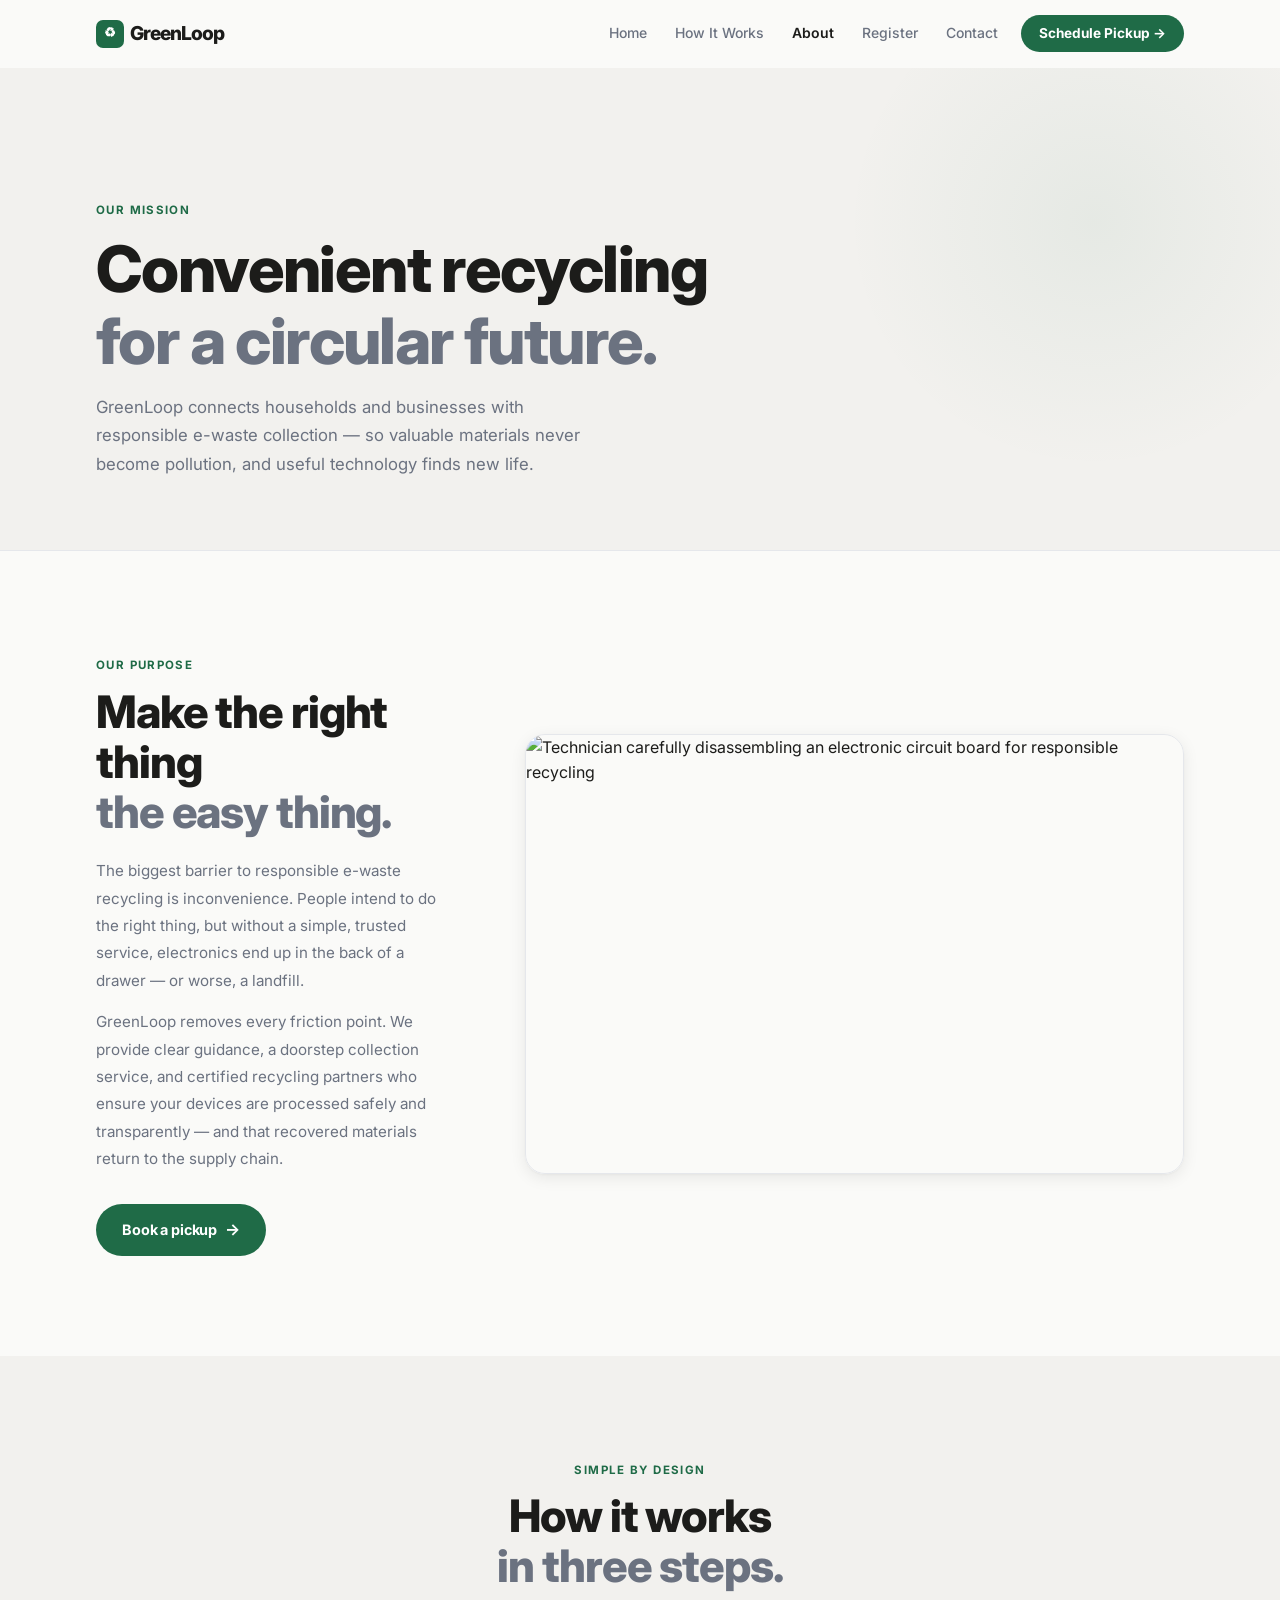
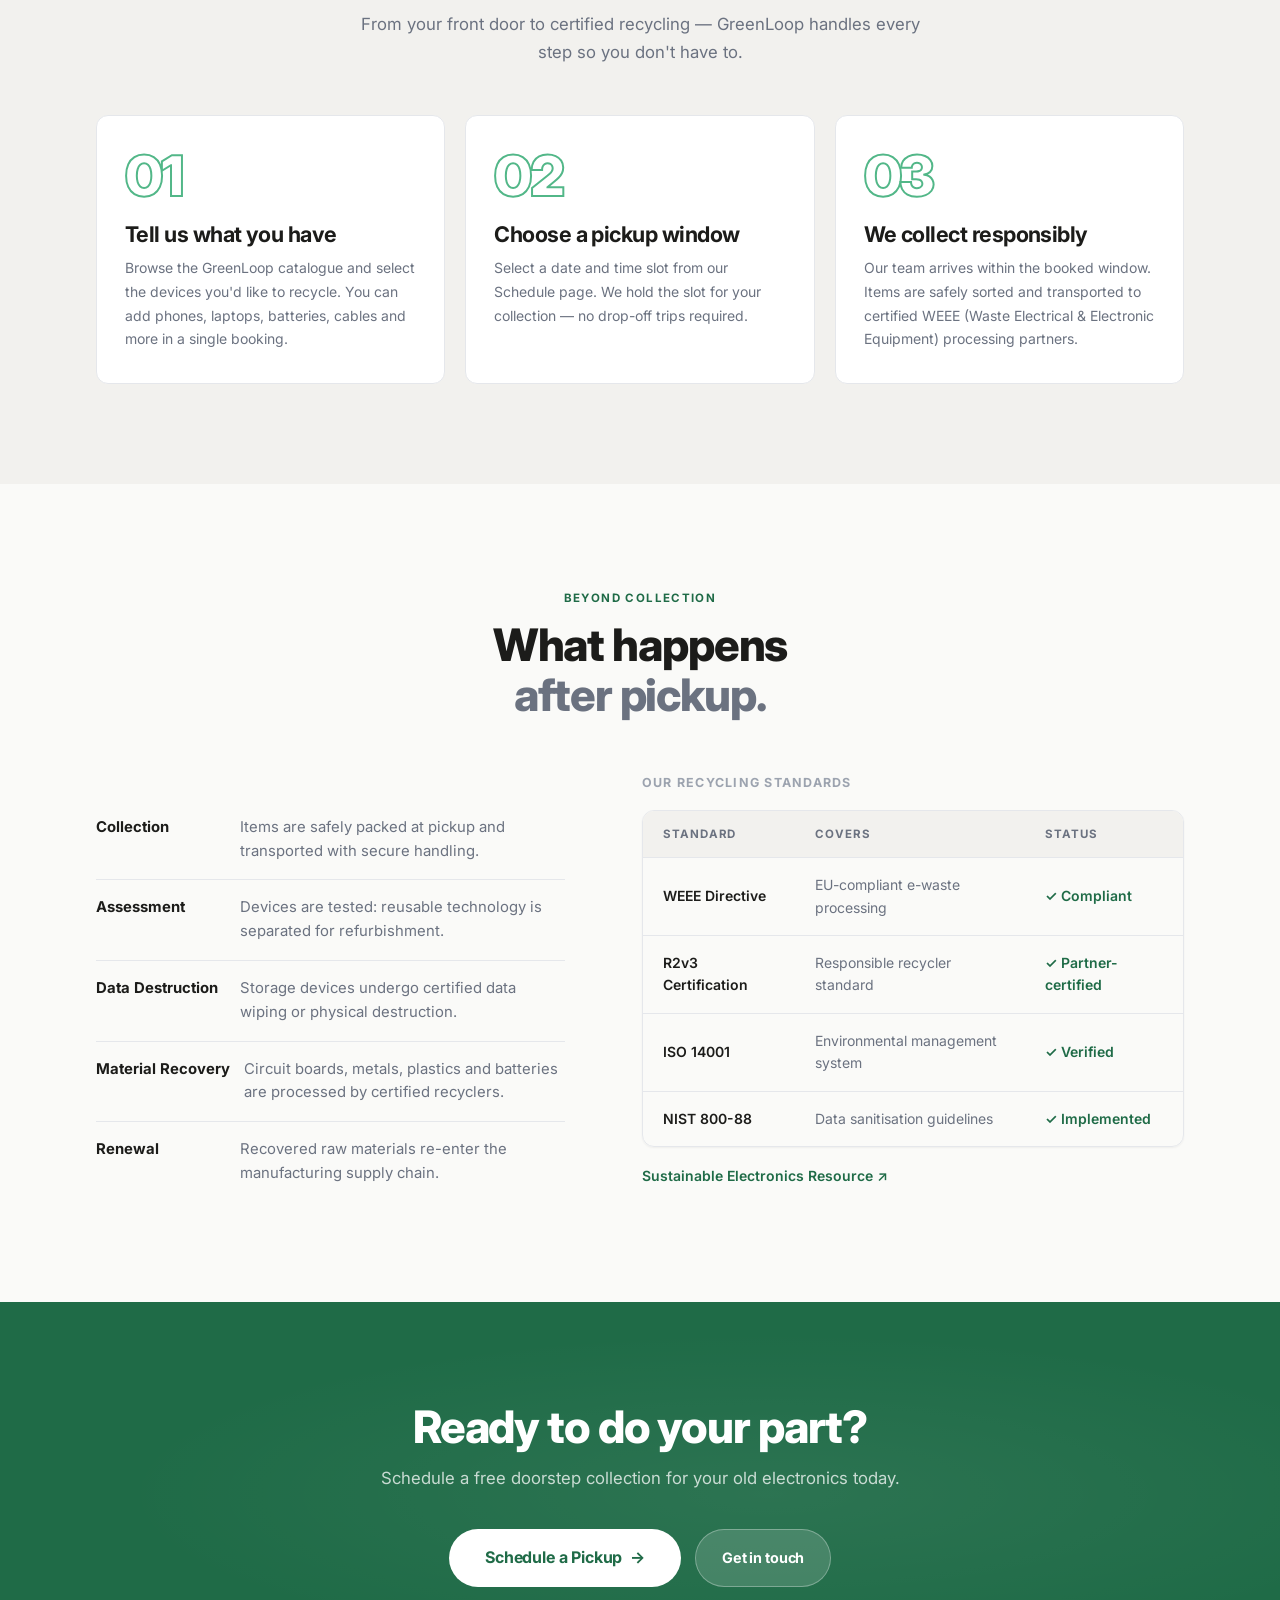
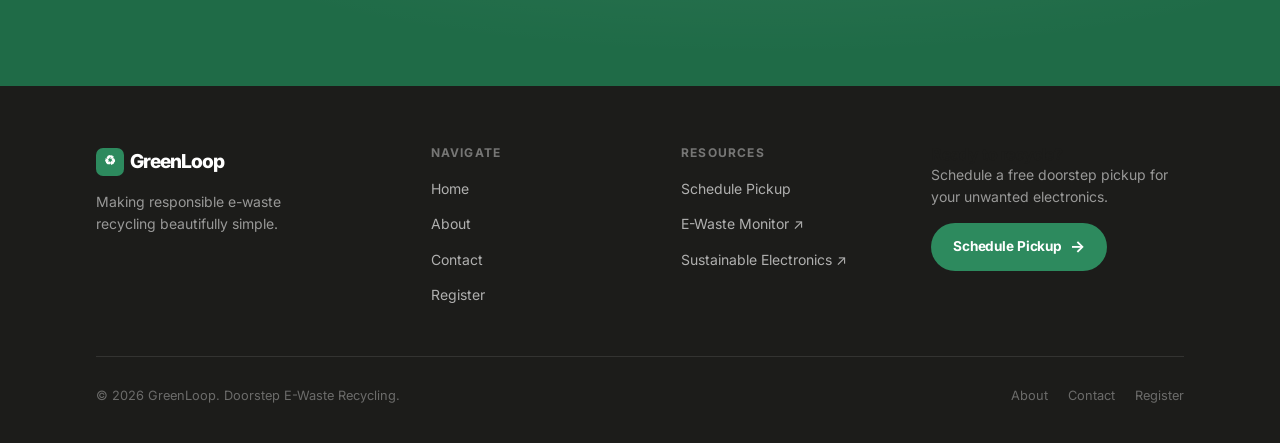
==== commit 3e129e4e: "commit 2" ====
--- a/about.html
+++ b/about.html
@@ -3,39 +3,45 @@
 <head>
   <meta charset="UTF-8">
   <meta name="viewport" content="width=device-width, initial-scale=1.0">
-  <meta name="description" content="About GreenLoop — our mission, how our e-waste recycling process works, and what happens after your pickup.">
+  <meta name="description" content="About GreenLoop — our mission to make responsible e-waste recycling accessible through free doorstep collection and certified recycling partners.">
   <title>About | GreenLoop E-Waste Recycling</title>
   <link rel="preconnect" href="https://fonts.googleapis.com">
   <link rel="preconnect" href="https://fonts.gstatic.com" crossorigin>
-  <link href="https://fonts.googleapis.com/css2?family=Inter:wght@300;400;500;600;700;800;900&display=swap" rel="stylesheet">
+  <link href="https://fonts.googleapis.com/css2?family=Inter:ital,opsz,wght@0,14..32,300;0,14..32,400;0,14..32,500;0,14..32,600;0,14..32,700;0,14..32,800;0,14..32,900;1,14..32,400&display=swap" rel="stylesheet">
   <link rel="stylesheet" href="style.css">
   <link rel="stylesheet" href="effects.css">
 </head>
 <body>
 
-  <!-- ══ SHARED NAVBAR ══════════════════════════════════════════ -->
-  <header class="site-header">
-    <a class="brand" href="index.html">
-      <span class="accent">◈</span> Green<span style="color:var(--text-muted)">Loop</span>
+  <a class="skip-link" href="#main-content">Skip to main content</a>
+
+  <!-- ══ NAVBAR ══════════════════════════════════════════════════ -->
+  <header class="site-header" role="banner">
+    <a class="brand" href="index.html" aria-label="GreenLoop — home">
+      <span class="brand-icon" aria-hidden="true">♻</span>
+      GreenLoop
     </a>
-    <button class="menu-toggle" aria-label="Open navigation" aria-expanded="false">☰</button>
-    <nav class="site-nav" aria-label="Main navigation">
+    <button class="menu-toggle" aria-label="Open navigation menu" aria-expanded="false" aria-controls="site-nav">
+      ☰
+    </button>
+    <nav class="site-nav" id="site-nav" aria-label="Main navigation">
       <a href="index.html">Home</a>
-      <a href="about.html" class="active">About</a>
+      <a href="index.html#how-it-works">How It Works</a>
+      <a href="about.html" class="active" aria-current="page">About</a>
       <a href="register.html">Register</a>
       <a href="contact.html">Contact</a>
-      <a href="schedule.html" class="nav-cta">Schedule Pickup</a>
+      <a href="schedule.html" class="nav-cta">Schedule Pickup →</a>
     </nav>
   </header>
 
-  <main>
-
-    <!-- ══ PAGE HERO ══════════════════════════════════════════════ -->
-    <section class="page-hero">
+  <main id="main-content">
+
+    <!-- ══ PAGE HERO ════════════════════════════════════════════ -->
+    <section class="page-hero" aria-labelledby="about-page-heading">
       <div class="page-hero-content">
-        <span class="eyebrow">OUR MISSION</span>
-        <h1>
-          <span style="display:block;color:var(--text-primary)">Convenient recycling</span>
+        <span class="eyebrow">Our Mission</span>
+        <h1 id="about-page-heading">
+          <span style="display:block">Convenient recycling</span>
           <span style="display:block;color:var(--text-muted)">for a circular future.</span>
         </h1>
         <p class="lead">
@@ -45,13 +51,13 @@
       </div>
     </section>
 
-    <!-- ══ MISSION SPLIT ══════════════════════════════════════════ -->
-    <section class="section">
+    <!-- ══ MISSION SPLIT ════════════════════════════════════════ -->
+    <section class="section" aria-labelledby="purpose-heading">
       <div class="about-split">
         <div class="fade-in-up">
-          <span class="eyebrow">OUR PURPOSE</span>
-          <h2>
-            <span style="display:block;color:var(--text-primary)">Make the right thing</span>
+          <span class="eyebrow">Our Purpose</span>
+          <h2 id="purpose-heading">
+            <span style="display:block">Make the right thing</span>
             <span style="display:block;color:var(--text-muted)">the easy thing.</span>
           </h2>
           <p style="color:var(--text-muted);margin-top:20px;line-height:1.8;font-size:.95rem;">
@@ -59,30 +65,33 @@
             to do the right thing, but without a simple, trusted service, electronics end up in
             the back of a drawer — or worse, a landfill.
           </p>
-          <p style="color:var(--text-muted);margin-top:16px;line-height:1.8;font-size:.95rem;">
+          <p style="color:var(--text-muted);margin-top:14px;line-height:1.8;font-size:.95rem;">
             GreenLoop removes every friction point. We provide clear guidance, a doorstep collection
             service, and certified recycling partners who ensure your devices are processed safely and
             transparently — and that recovered materials return to the supply chain.
           </p>
-          <a href="schedule.html" class="btn" style="margin-top:32px;">
-            Book a pickup <span class="arrow">→</span>
+          <a href="schedule.html" class="btn" style="margin-top:32px;" id="about-schedule-btn">
+            Book a pickup <span class="arrow" aria-hidden="true">→</span>
           </a>
         </div>
         <div class="fade-in-up" data-delay="3">
           <img
             class="about-img"
-            src="https://images.unsplash.com/photo-1532619675605-1ede6c2ed2b0?auto=format&fit=crop&w=1000&q=80"
+            src="https://images.unsplash.com/photo-1532619675605-1ede6c2ed2b0?auto=format&fit=crop&w=900&q=80"
             alt="Technician carefully disassembling an electronic circuit board for responsible recycling"
+            loading="lazy"
+            width="900"
+            height="600"
           >
         </div>
       </div>
     </section>
 
-    <!-- ══ HOW IT WORKS — 3 STEPS (large numerals) ════════════════ -->
-    <section class="section alt">
+    <!-- ══ HOW IT WORKS — 3 STEPS ════════════════════════════════ -->
+    <section class="section alt" aria-labelledby="howitworks-heading">
       <div class="headline-wrap fade-in-up">
-        <span class="eyebrow">SIMPLE BY DESIGN</span>
-        <h2>
+        <span class="eyebrow">Simple by Design</span>
+        <h2 id="howitworks-heading">
           <span class="line1">How it works</span>
           <span class="line2">in three steps.</span>
         </h2>
@@ -90,25 +99,26 @@
           From your front door to certified recycling — GreenLoop handles every step so you don't have to.
         </p>
       </div>
-      <div class="about-steps">
-        <article class="about-step tilt-card fade-in-up" data-delay="1">
-          <div class="big-num">01</div>
+
+      <div class="about-steps" role="list" aria-label="How GreenLoop works">
+        <article class="about-step fade-in-up" data-delay="1" role="listitem">
+          <div class="big-num" aria-hidden="true">01</div>
           <h3>Tell us what you have</h3>
           <p>
             Browse the GreenLoop catalogue and select the devices you'd like to recycle.
             You can add phones, laptops, batteries, cables and more in a single booking.
           </p>
         </article>
-        <article class="about-step tilt-card fade-in-up" data-delay="2">
-          <div class="big-num">02</div>
+        <article class="about-step fade-in-up" data-delay="2" role="listitem">
+          <div class="big-num" aria-hidden="true">02</div>
           <h3>Choose a pickup window</h3>
           <p>
-            Select a date and time slot from our Schedule page. We'll send a mock confirmation
-            and hold the slot for your collection — no drop-off trips required.
+            Select a date and time slot from our Schedule page. We hold the slot for your
+            collection — no drop-off trips required.
           </p>
         </article>
-        <article class="about-step tilt-card fade-in-up" data-delay="3">
-          <div class="big-num">03</div>
+        <article class="about-step fade-in-up" data-delay="3" role="listitem">
+          <div class="big-num" aria-hidden="true">03</div>
           <h3>We collect responsibly</h3>
           <p>
             Our team arrives within the booked window. Items are safely sorted and transported
@@ -118,23 +128,23 @@
       </div>
     </section>
 
-    <!-- ══ WHAT HAPPENS NEXT — list + table ═══════════════════════ -->
-    <section class="section">
+    <!-- ══ WHAT HAPPENS NEXT ═════════════════════════════════════ -->
+    <section class="section" aria-labelledby="beyond-heading">
       <div class="headline-wrap fade-in-up">
-        <span class="eyebrow">BEYOND COLLECTION</span>
-        <h2>
+        <span class="eyebrow">Beyond Collection</span>
+        <h2 id="beyond-heading">
           <span class="line1">What happens</span>
           <span class="line2">after pickup.</span>
         </h2>
       </div>
 
-      <div style="display:grid;grid-template-columns:1fr 1fr;gap:60px;margin-top:60px;align-items:start;">
+      <div style="display:grid;grid-template-columns:1fr 1fr;gap:clamp(32px,6vw,80px);margin-top:56px;align-items:start;">
         <!-- Process list -->
         <div class="fade-in-up">
-          <ul class="about-list">
+          <ul class="about-list" aria-label="Post-collection process steps">
             <li>
               <strong>Collection</strong>
-              Items are safe-packed at pickup and transported with secure handling.
+              Items are safely packed at pickup and transported with secure handling.
             </li>
             <li>
               <strong>Assessment</strong>
@@ -155,80 +165,115 @@
           </ul>
         </div>
 
-        <!-- Certifications / partner table -->
+        <!-- Certifications table -->
         <div class="fade-in-up" data-delay="2">
-          <h3 style="margin-bottom:24px;font-size:1.1rem;color:var(--text-sub);font-weight:600;letter-spacing:.04em;text-transform:uppercase;font-size:.8rem;">
+          <h3 style="font-size:.78rem;font-weight:700;letter-spacing:.1em;text-transform:uppercase;color:var(--text-sub);margin-bottom:20px;">
             Our recycling standards
           </h3>
-          <div style="border-radius:var(--radius);overflow:hidden;border:1px solid var(--border);">
-            <table>
+          <div style="border-radius:var(--radius);overflow:hidden;border:1px solid var(--border);box-shadow:var(--shadow-xs);">
+            <table aria-label="GreenLoop recycling standards">
               <thead>
                 <tr>
-                  <th>Standard</th>
-                  <th>Covers</th>
-                  <th>Status</th>
+                  <th scope="col">Standard</th>
+                  <th scope="col">Covers</th>
+                  <th scope="col">Status</th>
                 </tr>
               </thead>
               <tbody>
                 <tr>
                   <td><span class="cell-em">WEEE Directive</span></td>
                   <td>EU-compliant e-waste processing</td>
-                  <td style="color:var(--accent);">✓ Compliant</td>
+                  <td style="color:var(--accent);font-weight:600;">✓ Compliant</td>
                 </tr>
                 <tr>
                   <td><span class="cell-em">R2v3 Certification</span></td>
                   <td>Responsible recycler standard</td>
-                  <td style="color:var(--accent);">✓ Partner-certified</td>
+                  <td style="color:var(--accent);font-weight:600;">✓ Partner-certified</td>
                 </tr>
                 <tr>
                   <td><span class="cell-em">ISO 14001</span></td>
                   <td>Environmental management system</td>
-                  <td style="color:var(--accent);">✓ Verified</td>
+                  <td style="color:var(--accent);font-weight:600;">✓ Verified</td>
                 </tr>
                 <tr>
                   <td><span class="cell-em">NIST 800-88</span></td>
                   <td>Data sanitisation guidelines</td>
-                  <td style="color:var(--accent);">✓ Implemented</td>
+                  <td style="color:var(--accent);font-weight:600;">✓ Implemented</td>
                 </tr>
               </tbody>
             </table>
           </div>
           <!-- External link -->
-          <a href="https://sustainableelectronics.org/" target="_blank" rel="noopener" class="ext-link" style="margin-top:20px;display:inline-flex;">
+          <a href="https://sustainableelectronics.org/" target="_blank" rel="noopener" class="ext-link" style="margin-top:18px;display:inline-flex;" id="sustainable-electronics-link">
             Sustainable Electronics Resource ↗
           </a>
         </div>
       </div>
     </section>
 
-    <!-- ══ BOTTOM CTA ══════════════════════════════════════════════ -->
-    <div class="story-cta" style="padding:100px max(8vw,24px);">
-      <p class="big-cta fade-in-up" style="font-size:clamp(2rem,4vw,3.5rem);">
-        Join thousands making<br><span style="color:var(--text-muted)">e-waste history.</span>
-      </p>
-      <div style="display:flex;gap:16px;justify-content:center;flex-wrap:wrap;margin-top:8px;" class="fade-in-up" data-delay="2">
-        <a href="register.html" class="btn">Create account <span class="arrow">→</span></a>
-        <a href="contact.html" class="btn btn-ghost">Get in touch</a>
+    <!-- ══ BOTTOM CTA ════════════════════════════════════════════ -->
+    <section class="cta-section" aria-labelledby="about-cta-heading">
+      <div class="fade-in-up">
+        <h2 id="about-cta-heading">Ready to do your part?</h2>
+        <p>Schedule a free doorstep collection for your old electronics today.</p>
+        <div style="display:flex;gap:14px;justify-content:center;flex-wrap:wrap;">
+          <a href="schedule.html" class="btn btn-lg" id="about-final-cta">
+            Schedule a Pickup <span class="arrow" aria-hidden="true">→</span>
+          </a>
+          <a href="contact.html" class="btn" style="background:rgba(255,255,255,.15);color:#fff;border:1.5px solid rgba(255,255,255,.3);" id="about-contact-btn">
+            Get in touch
+          </a>
+        </div>
+      </div>
+    </section>
+
+  </main>
+
+  <!-- ══ FOOTER ═════════════════════════════════════════════════ -->
+  <footer role="contentinfo">
+    <div class="footer-top">
+      <div class="footer-brand">
+        <a class="brand" href="index.html" aria-label="GreenLoop home">
+          <span class="brand-icon" aria-hidden="true">♻</span>
+          GreenLoop
+        </a>
+        <p>Making responsible e-waste recycling beautifully simple.</p>
+      </div>
+
+      <nav class="footer-col" aria-label="Site navigation">
+        <h4>Navigate</h4>
+        <ul>
+          <li><a href="index.html">Home</a></li>
+          <li><a href="about.html">About</a></li>
+          <li><a href="contact.html">Contact</a></li>
+          <li><a href="register.html">Register</a></li>
+        </ul>
+      </nav>
+
+      <nav class="footer-col" aria-label="Useful links">
+        <h4>Resources</h4>
+        <ul>
+          <li><a href="schedule.html">Schedule Pickup</a></li>
+          <li><a href="https://ewastemonitor.info/" target="_blank" rel="noopener">E-Waste Monitor ↗</a></li>
+          <li><a href="https://sustainableelectronics.org/" target="_blank" rel="noopener">Sustainable Electronics ↗</a></li>
+        </ul>
+      </nav>
+
+      <div class="footer-cta-col">
+        <h4>Ready to recycle?</h4>
+        <p>Schedule a free doorstep pickup for your unwanted electronics.</p>
+        <a href="schedule.html" class="btn">Schedule Pickup <span class="arrow" aria-hidden="true">→</span></a>
       </div>
     </div>
 
-  </main>
-
-  <!-- ══ FOOTER ═════════════════════════════════════════════════ -->
-  <footer>
-    <div>
-      <a class="brand" href="index.html">
-        <span class="accent">◈</span> Green<span style="color:var(--text-muted)">Loop</span>
-      </a>
-      <p style="margin-top:8px;">Making responsible recycling beautifully simple.</p>
+    <div class="footer-bottom">
+      <p>© 2026 GreenLoop. Doorstep E-Waste Recycling.</p>
+      <div class="footer-bottom-links">
+        <a href="about.html">About</a>
+        <a href="contact.html">Contact</a>
+        <a href="register.html">Register</a>
+      </div>
     </div>
-    <div class="footer-links">
-      <a href="about.html">About</a>
-      <a href="contact.html">Contact</a>
-      <a href="register.html">Register</a>
-      <a href="https://ewastemonitor.info/" target="_blank" rel="noopener">E-Waste Monitor ↗</a>
-    </div>
-    <p>© 2026 GreenLoop</p>
   </footer>
 
   <script src="script.js"></script>
--- a/style.css
+++ b/style.css
@@ -1,61 +1,112 @@
 /* ============================================================
-   GreenLoop — Dark Cinematic Theme
-   Apple/Sony product-page aesthetic
+   GreenLoop — Premium Light Theme
+   Clean environmental-tech product design
    ============================================================ */
 
 /* ── Google Fonts ── */
-@import url('https://fonts.googleapis.com/css2?family=Inter:wght@300;400;500;600;700;800;900&display=swap');
+@import url('https://fonts.googleapis.com/css2?family=Inter:ital,opsz,wght@0,14..32,300;0,14..32,400;0,14..32,500;0,14..32,600;0,14..32,700;0,14..32,800;0,14..32,900;1,14..32,400&display=swap');
 
 /* ── Design Tokens ── */
 :root {
-  --bg:            #0a0a0a;
-  --bg-2:          #111214;
-  --bg-card:       #161618;
-  --text-primary:  #f5f5f5;
-  --text-muted:    #6e6e73;
-  --text-sub:      #9a9a9e;
-  --accent:        #2ee6a8;
-  --accent-2:      #c98a4b;
-  --accent-glow:   rgba(46,230,168,.18);
-  --accent-2-glow: rgba(201,138,75,.15);
-  --border:        #2a2a2e;
-  --hazard-high:   #e6572e;
-  --radius:        14px;
+  /* Backgrounds */
+  --bg:            #fafaf8;
+  --bg-2:          #f2f1ee;
+  --bg-card:       #ffffff;
+  --bg-green-pale: #edf7f1;
+  --bg-nav:        rgba(250,250,248,.92);
+
+  /* Text */
+  --text-primary:  #1c1c1a;
+  --text-muted:    #6b7280;
+  --text-sub:      #9ca3af;
+
+  /* Accent — Natural Deep Green */
+  --accent:        #1f6b47;
+  --accent-mid:    #2d8a5e;
+  --accent-light:  #52b788;
+  --accent-pale:   #d8f3dc;
+  --accent-glow:   rgba(31,107,71,.12);
+
+  /* Secondary */
+  --accent-2:      #b07d5a;
+  --accent-2-pale: #f5ede6;
+  --accent-2-glow: rgba(176,125,90,.12);
+
+  /* Status */
+  --hazard-high:   #c0392b;
+  --hazard-medium: #d97706;
+  --success:       #1f6b47;
+  --error:         #c0392b;
+
+  /* Borders & Shadows */
+  --border:        #e5e7eb;
+  --border-focus:  var(--accent);
+  --shadow-xs:     0 1px 2px rgba(0,0,0,.05);
+  --shadow-sm:     0 1px 4px rgba(0,0,0,.07), 0 2px 8px rgba(0,0,0,.04);
+  --shadow-md:     0 4px 16px rgba(0,0,0,.08), 0 1px 3px rgba(0,0,0,.04);
+  --shadow-lg:     0 12px 40px rgba(0,0,0,.1), 0 2px 8px rgba(0,0,0,.05);
+  --shadow-card:   0 0 0 1px var(--border), var(--shadow-md);
+
+  /* Radius */
+  --radius-sm:     8px;
+  --radius:        12px;
+  --radius-lg:     20px;
   --radius-pill:   100px;
-  --shadow-card:   0 0 0 1px #2a2a2e, 0 24px 48px rgba(0,0,0,.6);
-}
-
-/* ── Reset & Base ── */
-*, *::before, *::after { box-sizing: border-box; margin: 0; padding: 0; }
+
+  /* Spacing */
+  --section-y:     100px;
+  --section-x:     clamp(24px, 8vw, 96px);
+  --nav-h:         68px;
+}
+
+/* ── Reset ── */
+*, *::before, *::after {
+  box-sizing: border-box;
+  margin: 0;
+  padding: 0;
+}
 
 html {
   scroll-behavior: smooth;
   background: var(--bg);
+  -webkit-text-size-adjust: 100%;
 }
 
 body {
   background: var(--bg);
   color: var(--text-primary);
   font-family: 'Inter', -apple-system, 'Helvetica Neue', sans-serif;
+  font-size: 16px;
   line-height: 1.6;
   -webkit-font-smoothing: antialiased;
+  -moz-osx-font-smoothing: grayscale;
   overflow-x: hidden;
 }
 
-h1, h2, h3, h4 { line-height: 1.08; letter-spacing: -.03em; }
-
-h1 { font-size: clamp(3rem, 7vw, 5.5rem); font-weight: 800; }
-h2 { font-size: clamp(2rem, 4vw, 3.8rem); font-weight: 800; }
-h3 { font-size: 1.3rem; font-weight: 700; }
-
+/* ── Typography Scale ── */
+h1, h2, h3, h4, h5 {
+  line-height: 1.12;
+  letter-spacing: -0.025em;
+  color: var(--text-primary);
+  font-weight: 800;
+}
+
+h1 { font-size: clamp(2.4rem, 5vw, 4rem); }
+h2 { font-size: clamp(1.8rem, 3.5vw, 3rem); }
+h3 { font-size: clamp(1.1rem, 2vw, 1.35rem); font-weight: 700; }
+h4 { font-size: 1rem; font-weight: 700; }
+
+p { line-height: 1.7; }
 a { color: inherit; text-decoration: none; }
 img { display: block; max-width: 100%; }
+ul, ol { list-style: none; }
 button { font-family: inherit; cursor: pointer; }
 
 /* ── Scrollbar ── */
 ::-webkit-scrollbar { width: 6px; }
-::-webkit-scrollbar-track { background: var(--bg); }
+::-webkit-scrollbar-track { background: var(--bg-2); }
 ::-webkit-scrollbar-thumb { background: var(--border); border-radius: 3px; }
+::-webkit-scrollbar-thumb:hover { background: var(--text-sub); }
 
 /* ============================================================
    NAVBAR
@@ -64,395 +115,713 @@
   position: fixed;
   top: 0; left: 0; right: 0;
   z-index: 1000;
-  height: 68px;
-  padding: 0 max(5vw, 24px);
+  height: var(--nav-h);
+  padding: 0 var(--section-x);
   display: flex;
   align-items: center;
   justify-content: space-between;
   gap: 20px;
-  background: rgba(10,10,10,.82);
-  backdrop-filter: blur(20px) saturate(180%);
-  -webkit-backdrop-filter: blur(20px) saturate(180%);
-  border-bottom: 1px solid rgba(255,255,255,.07);
-  transition: background .3s;
-}
-
+  background: var(--bg-nav);
+  backdrop-filter: blur(16px) saturate(180%);
+  -webkit-backdrop-filter: blur(16px) saturate(180%);
+  border-bottom: 1px solid transparent;
+  transition: border-color .3s, background .3s, box-shadow .3s;
+}
+
+.site-header.scrolled {
+  border-bottom-color: var(--border);
+  box-shadow: var(--shadow-sm);
+  background: rgba(250,250,248,.97);
+}
+
+/* Brand */
 .brand {
-  font-size: 1.3rem;
+  font-size: 1.2rem;
   font-weight: 800;
-  letter-spacing: -.06em;
+  letter-spacing: -0.05em;
   color: var(--text-primary);
   display: flex;
   align-items: center;
   gap: 6px;
   flex-shrink: 0;
-}
-
-.brand .accent { color: var(--accent); }
-
+  transition: opacity .2s;
+}
+.brand:hover { opacity: .8; }
+.brand .brand-icon {
+  width: 28px; height: 28px;
+  background: var(--accent);
+  border-radius: 7px;
+  display: flex;
+  align-items: center;
+  justify-content: center;
+  color: #fff;
+  font-size: .8rem;
+  flex-shrink: 0;
+}
+
+/* Nav links */
 .site-nav {
   display: flex;
   align-items: center;
-  gap: 6px;
+  gap: 2px;
 }
 
 .site-nav a {
-  padding: 8px 14px;
-  border-radius: 8px;
+  padding: 8px 13px;
+  border-radius: var(--radius-sm);
   font-size: .875rem;
   font-weight: 500;
-  color: var(--text-sub);
+  color: var(--text-muted);
   transition: color .2s, background .2s;
 }
 
-.site-nav a:hover { color: var(--text-primary); background: rgba(255,255,255,.06); }
-.site-nav a.active { color: var(--text-primary); }
-
+.site-nav a:hover {
+  color: var(--text-primary);
+  background: var(--bg-2);
+}
+
+.site-nav a.active {
+  color: var(--text-primary);
+  font-weight: 600;
+}
+
+/* Nav CTA */
 .nav-cta {
-  padding: 9px 18px !important;
+  padding: 8px 18px !important;
   border-radius: var(--radius-pill) !important;
   background: var(--accent) !important;
-  color: #000 !important;
+  color: #fff !important;
   font-weight: 700 !important;
   font-size: .85rem !important;
-  transition: transform .2s, box-shadow .2s !important;
+  transition: background .2s, transform .15s, box-shadow .2s !important;
+  margin-left: 8px;
 }
 
 .nav-cta:hover {
-  transform: translateY(-1px);
-  box-shadow: 0 8px 24px var(--accent-glow);
-}
-
+  background: var(--accent-mid) !important;
+  transform: translateY(-1px) !important;
+  box-shadow: 0 6px 20px var(--accent-glow) !important;
+  color: #fff !important;
+}
+
+/* Mobile toggle */
 .menu-toggle {
   display: none;
-  border: none;
-  background: transparent;
-  color: var(--text-primary);
-  font-size: 1.5rem;
-  padding: 6px;
-  border-radius: 8px;
-  transition: background .2s;
-}
-.menu-toggle:hover { background: rgba(255,255,255,.08); }
+  border: 1px solid var(--border);
+  background: var(--bg-card);
+  color: var(--text-primary);
+  font-size: 1.1rem;
+  width: 40px; height: 40px;
+  border-radius: var(--radius-sm);
+  align-items: center;
+  justify-content: center;
+  transition: background .2s, border-color .2s;
+}
+.menu-toggle:hover { background: var(--bg-2); }
 
 /* ============================================================
    SHARED LAYOUT
    ============================================================ */
-main { padding-top: 68px; }
+main { padding-top: var(--nav-h); }
 
 .section {
-  padding: 120px max(8vw, 24px);
+  padding: var(--section-y) var(--section-x);
   position: relative;
 }
-
-.section.tight { padding-top: 80px; padding-bottom: 80px; }
 .section.alt { background: var(--bg-2); }
-
-/* ── Two-line headline pattern ── */
+.section.tight { padding-top: 72px; padding-bottom: 72px; }
+.section.no-top { padding-top: 0; }
+
+/* ── Section header pattern ── */
+.section-header {
+  max-width: 640px;
+  margin-bottom: 56px;
+}
+.section-header.center {
+  text-align: center;
+  margin-left: auto;
+  margin-right: auto;
+}
+
+/* ── Eyebrow ── */
+.eyebrow {
+  display: inline-block;
+  font-size: .72rem;
+  font-weight: 700;
+  letter-spacing: .12em;
+  text-transform: uppercase;
+  color: var(--accent);
+  margin-bottom: 12px;
+}
+
+/* ── Subtext ── */
+.subtext {
+  color: var(--text-muted);
+  font-size: 1.05rem;
+  margin-top: 16px;
+  font-weight: 400;
+  line-height: 1.7;
+}
+
+/* ── Two-tone headline ── */
 .headline-wrap {
   text-align: center;
-  max-width: 900px;
+  max-width: 720px;
   margin: 0 auto 24px;
 }
 .headline-wrap .line1 { color: var(--text-primary); display: block; }
 .headline-wrap .line2 { color: var(--text-muted); display: block; }
-.headline-wrap .subtext {
-  color: var(--text-sub);
-  font-size: 1.1rem;
-  max-width: 600px;
-  margin: 20px auto 0;
-  font-weight: 400;
-  letter-spacing: 0;
-}
-
-/* ── Eyebrow ── */
-.eyebrow {
-  display: block;
-  font-size: .72rem;
-  font-weight: 700;
-  letter-spacing: .16em;
-  text-transform: uppercase;
-  color: var(--accent);
-  margin-bottom: 16px;
-}
-
-/* ── CTA Button ── */
+.headline-wrap .subtext { max-width: 560px; margin: 18px auto 0; }
+
+/* ============================================================
+   BUTTONS
+   ============================================================ */
 .btn {
   display: inline-flex;
   align-items: center;
-  gap: 10px;
-  padding: 15px 30px;
+  gap: 8px;
+  padding: 13px 26px;
   border-radius: var(--radius-pill);
   border: none;
   background: var(--accent);
-  color: #000;
+  color: #fff;
+  font-family: inherit;
   font-weight: 700;
-  font-size: .95rem;
+  font-size: .9rem;
   letter-spacing: -.01em;
   cursor: pointer;
-  transition: transform .2s, box-shadow .2s;
   text-decoration: none;
+  transition: background .2s, transform .15s, box-shadow .2s;
+  will-change: transform;
+  white-space: nowrap;
 }
 
 .btn:hover {
+  background: var(--accent-mid);
   transform: translateY(-2px);
-  box-shadow: 0 16px 36px var(--accent-glow);
+  box-shadow: 0 8px 24px var(--accent-glow);
+}
+
+.btn:active { transform: translateY(0); }
+
+.btn-lg {
+  padding: 16px 36px;
+  font-size: 1rem;
 }
 
 .btn-ghost {
   background: transparent;
-  border: 1px solid var(--border);
-  color: var(--text-primary);
-}
-.btn-ghost:hover { background: rgba(255,255,255,.05); box-shadow: none; }
-
-.btn .arrow { font-size: 1.1rem; transition: transform .2s; }
+  border: 1.5px solid var(--border);
+  color: var(--text-primary);
+}
+.btn-ghost:hover {
+  background: var(--bg-2);
+  border-color: var(--text-muted);
+  box-shadow: none;
+}
+
+.btn-outline-green {
+  background: transparent;
+  border: 1.5px solid var(--accent);
+  color: var(--accent);
+}
+.btn-outline-green:hover {
+  background: var(--accent);
+  color: #fff;
+}
+
+.btn .arrow {
+  font-size: 1rem;
+  transition: transform .2s;
+}
 .btn:hover .arrow { transform: translateX(4px); }
 
-/* ── Glass Card ── */
-.glass-card {
+.btn:disabled {
+  opacity: .55;
+  cursor: not-allowed;
+  transform: none !important;
+}
+
+/* ============================================================
+   CARDS
+   ============================================================ */
+.card {
   background: var(--bg-card);
   border: 1px solid var(--border);
   border-radius: var(--radius);
-  backdrop-filter: blur(12px);
-  -webkit-backdrop-filter: blur(12px);
-}
-
-/* ── Glow Accent ── */
-.glow-accent { color: var(--accent); }
-.glow-accent-2 { color: var(--accent-2); }
-
-/* ============================================================
-   HOME / HERO — Scroll Story
-   ============================================================ */
-.scroll-story {
+  box-shadow: var(--shadow-xs);
+  transition: box-shadow .25s, transform .25s, border-color .25s;
+}
+.card:hover {
+  box-shadow: var(--shadow-md);
+  transform: translateY(-3px);
+  border-color: #d1d5db;
+}
+
+/* ============================================================
+   EXTERNAL LINK
+   ============================================================ */
+.ext-link {
+  display: inline-flex;
+  align-items: center;
+  gap: 5px;
+  color: var(--accent);
+  font-size: .875rem;
+  font-weight: 600;
+  transition: opacity .2s;
+}
+.ext-link:hover { opacity: .75; }
+
+/* ============================================================
+   HOME — HERO
+   ============================================================ */
+.hero {
+  min-height: calc(100svh - var(--nav-h));
+  display: grid;
+  grid-template-columns: 1fr 1fr;
+  align-items: center;
+  gap: 40px;
+  padding: 60px var(--section-x) 80px;
   position: relative;
-}
-
-/* Each story section takes full viewport */
-.story-section {
-  min-height: 100svh;
-  display: flex;
-  align-items: center;
-  justify-content: center;
+  overflow: hidden;
+}
+
+.hero-content { max-width: 580px; }
+
+.hero-eyebrow {
+  display: inline-flex;
+  align-items: center;
+  gap: 8px;
+  padding: 6px 14px;
+  border-radius: var(--radius-pill);
+  background: var(--accent-pale);
+  color: var(--accent);
+  font-size: .78rem;
+  font-weight: 700;
+  letter-spacing: .08em;
+  text-transform: uppercase;
+  margin-bottom: 24px;
+}
+
+.hero-title {
+  font-size: clamp(2.6rem, 5vw, 4.2rem);
+  font-weight: 900;
+  line-height: 1.06;
+  letter-spacing: -0.03em;
+  margin-bottom: 20px;
+}
+
+.hero-title .highlight {
+  color: var(--accent);
+}
+
+.hero-lead {
+  color: var(--text-muted);
+  font-size: 1.1rem;
+  max-width: 480px;
+  margin-bottom: 36px;
+  line-height: 1.7;
+}
+
+.hero-actions {
+  display: flex;
+  align-items: center;
+  gap: 14px;
+  flex-wrap: wrap;
+}
+
+.hero-image-wrap {
   position: relative;
-  padding: 120px max(8vw, 24px);
-}
-
-.story-section:first-child { padding-top: 80px; }
-
-/* Hero canvas mount */
-#hero-canvas-mount {
-  position: fixed;
-  top: 0; right: 0;
-  width: 50vw;
-  height: 100svh;
-  pointer-events: none;
-  z-index: 1;
-  opacity: 1;
-  transition: opacity .4s;
-}
-
-/* Static fallback when WebGL not available */
-.hero-fallback-img {
-  position: absolute;
-  inset: 0;
-  object-fit: cover;
-  opacity: .45;
+  height: 520px;
+  border-radius: var(--radius-lg);
+  overflow: hidden;
+}
+
+.hero-image-wrap img {
   width: 100%;
   height: 100%;
-}
-
-.story-content {
+  object-fit: cover;
+}
+
+.hero-image-badge {
+  position: absolute;
+  bottom: 24px;
+  left: 24px;
+  background: rgba(255,255,255,.95);
+  backdrop-filter: blur(12px);
+  border: 1px solid var(--border);
+  border-radius: var(--radius);
+  padding: 14px 18px;
+  display: flex;
+  align-items: center;
+  gap: 12px;
+  box-shadow: var(--shadow-md);
+}
+
+.hero-badge-icon {
+  width: 36px; height: 36px;
+  background: var(--accent-pale);
+  border-radius: 9px;
+  display: flex;
+  align-items: center;
+  justify-content: center;
+  font-size: 1.1rem;
+  flex-shrink: 0;
+}
+
+.hero-badge-text {
+  font-size: .8rem;
+  line-height: 1.4;
+}
+
+.hero-badge-text strong {
+  display: block;
+  color: var(--text-primary);
+  font-weight: 700;
+  font-size: .85rem;
+}
+
+.hero-badge-text span { color: var(--text-muted); }
+
+/* ============================================================
+   HOME — TRUST BAR
+   ============================================================ */
+.trust-bar {
+  display: grid;
+  grid-template-columns: repeat(4, 1fr);
+  gap: 1px;
+  background: var(--border);
+  border-top: 1px solid var(--border);
+  border-bottom: 1px solid var(--border);
+}
+
+.trust-item {
+  background: var(--bg-card);
+  padding: 28px 28px;
+  display: flex;
+  align-items: center;
+  gap: 14px;
+}
+
+.trust-icon {
+  width: 40px; height: 40px;
+  background: var(--accent-pale);
+  border-radius: 10px;
+  display: flex;
+  align-items: center;
+  justify-content: center;
+  font-size: 1.1rem;
+  flex-shrink: 0;
+}
+
+.trust-text strong {
+  display: block;
+  font-size: .9rem;
+  font-weight: 700;
+  color: var(--text-primary);
+  margin-bottom: 2px;
+}
+
+.trust-text span {
+  font-size: .8rem;
+  color: var(--text-muted);
+}
+
+/* ============================================================
+   HOME — WHAT WE RECYCLE (Device Cards)
+   ============================================================ */
+.device-cards-grid {
+  display: grid;
+  grid-template-columns: repeat(auto-fill, minmax(260px, 1fr));
+  gap: 20px;
+  margin-top: 48px;
+}
+
+.device-card {
+  background: var(--bg-card);
+  border: 1px solid var(--border);
+  border-radius: var(--radius);
+  padding: 24px;
+  cursor: pointer;
+  transition: box-shadow .25s, transform .25s, border-color .25s;
+  display: flex;
+  flex-direction: column;
+  gap: 10px;
   position: relative;
-  z-index: 2;
-  max-width: 620px;
-  will-change: transform, opacity;
-}
-
-.story-content .eyebrow { margin-bottom: 24px; }
-
-.hero-title {
-  font-size: clamp(3.2rem, 7vw, 5.8rem);
+  overflow: hidden;
+}
+
+.device-card:hover {
+  box-shadow: var(--shadow-md);
+  transform: translateY(-3px);
+  border-color: #d1d5db;
+}
+
+.device-card .card-icon {
+  font-size: 2rem;
+  line-height: 1;
+}
+
+.device-card .card-cat {
+  font-size: .7rem;
+  font-weight: 700;
+  letter-spacing: .1em;
+  text-transform: uppercase;
+  color: var(--accent);
+}
+
+.device-card h3 {
+  font-size: 1rem;
+  font-weight: 700;
+  color: var(--text-primary);
+  margin: 0;
+}
+
+.device-card .card-desc {
+  font-size: .84rem;
+  color: var(--text-muted);
+  flex: 1;
+  line-height: 1.6;
+}
+
+.device-card .card-materials {
+  display: flex;
+  flex-wrap: wrap;
+  gap: 5px;
+  margin-top: 4px;
+}
+
+.material-chip {
+  font-size: .7rem;
+  padding: 2px 9px;
+  border-radius: var(--radius-pill);
+  background: var(--bg-2);
+  color: var(--text-muted);
+  border: 1px solid var(--border);
+  font-weight: 500;
+}
+
+.device-card .card-arrow {
+  align-self: flex-end;
+  color: var(--accent);
+  font-size: .9rem;
+  font-weight: 700;
+  margin-top: 4px;
+  transition: transform .2s;
+}
+.device-card:hover .card-arrow { transform: translateX(4px); }
+
+/* Hazard badges */
+.hazard {
+  display: inline-block;
+  padding: 3px 10px;
+  border-radius: var(--radius-pill);
+  font-size: .68rem;
+  font-weight: 700;
+  letter-spacing: .04em;
+  text-transform: uppercase;
+  align-self: flex-start;
+}
+
+.hazard.high {
+  background: rgba(192,57,43,.08);
+  color: var(--hazard-high);
+  border: 1px solid rgba(192,57,43,.2);
+}
+.hazard.medium {
+  background: rgba(217,119,6,.08);
+  color: var(--hazard-medium);
+  border: 1px solid rgba(217,119,6,.2);
+}
+.hazard.low {
+  background: var(--accent-pale);
+  color: var(--accent);
+  border: 1px solid rgba(31,107,71,.2);
+}
+
+/* ============================================================
+   HOME — WHY RECYCLE
+   ============================================================ */
+.why-grid {
+  display: grid;
+  grid-template-columns: repeat(3, 1fr);
+  gap: 24px;
+  margin-top: 48px;
+}
+
+.why-card {
+  padding: 32px 28px;
+  border-radius: var(--radius);
+  background: var(--bg-card);
+  border: 1px solid var(--border);
+  transition: box-shadow .25s, transform .25s;
+}
+
+.why-card:hover {
+  box-shadow: var(--shadow-md);
+  transform: translateY(-3px);
+}
+
+.why-icon {
+  width: 48px; height: 48px;
+  border-radius: 12px;
+  display: flex;
+  align-items: center;
+  justify-content: center;
+  font-size: 1.4rem;
+  margin-bottom: 18px;
+}
+
+.why-icon.green { background: var(--accent-pale); }
+.why-icon.amber { background: var(--accent-2-pale); }
+.why-icon.blue  { background: #e8f4fd; }
+
+.why-card h3 {
+  font-size: 1.05rem;
+  margin-bottom: 10px;
+}
+
+.why-card p {
+  font-size: .875rem;
+  color: var(--text-muted);
+  line-height: 1.7;
+}
+
+/* ============================================================
+   HOME — HOW IT WORKS
+   ============================================================ */
+.steps-grid {
+  display: grid;
+  grid-template-columns: repeat(4, 1fr);
+  gap: 0;
+  margin-top: 56px;
+  position: relative;
+}
+
+/* Connecting line */
+.steps-grid::before {
+  content: '';
+  position: absolute;
+  top: 28px;
+  left: calc(12.5% + 20px);
+  right: calc(12.5% + 20px);
+  height: 2px;
+  background: linear-gradient(90deg, var(--accent-pale), var(--accent-pale));
+  border-radius: 1px;
+}
+
+.step-item {
+  padding: 0 24px 0;
+  text-align: center;
+  position: relative;
+}
+
+.step-num-circle {
+  width: 56px; height: 56px;
+  border-radius: 50%;
+  background: var(--bg-card);
+  border: 2px solid var(--accent-pale);
+  display: flex;
+  align-items: center;
+  justify-content: center;
+  margin: 0 auto 20px;
+  font-size: .8rem;
   font-weight: 900;
-  line-height: 1.04;
-  letter-spacing: -.04em;
-  margin-bottom: 24px;
-}
-
-.hero-title .l1 { display: block; color: var(--text-primary); }
-.hero-title .l2 { display: block; color: var(--text-muted); }
-
-.hero-lead {
-  color: var(--text-sub);
-  font-size: 1.15rem;
-  max-width: 500px;
-  margin-bottom: 40px;
-  font-weight: 400;
-}
-
-/* Stat blocks */
-.stat-row {
+  color: var(--accent);
+  letter-spacing: .05em;
+  position: relative;
+  z-index: 1;
+  transition: background .25s, border-color .25s;
+}
+
+.step-item:hover .step-num-circle {
+  background: var(--accent);
+  border-color: var(--accent);
+  color: #fff;
+}
+
+.step-item h3 {
+  font-size: .95rem;
+  font-weight: 700;
+  margin-bottom: 8px;
+  color: var(--text-primary);
+}
+
+.step-item p {
+  font-size: .84rem;
+  color: var(--text-muted);
+  line-height: 1.6;
+}
+
+/* ============================================================
+   HOME — STATS / IMPACT
+   ============================================================ */
+.stats-grid {
   display: grid;
   grid-template-columns: repeat(3, 1fr);
   gap: 20px;
-  margin-top: 60px;
-}
-
-.stat-block {
-  padding: 24px;
+  margin-top: 48px;
+}
+
+.stat-card {
+  padding: 32px 28px;
   border-radius: var(--radius);
   background: var(--bg-card);
   border: 1px solid var(--border);
-}
-
-.stat-block .num {
+  text-align: center;
+}
+
+.stat-card .num {
   font-size: 2.8rem;
   font-weight: 900;
   color: var(--accent);
-  letter-spacing: -.04em;
+  letter-spacing: -0.04em;
   line-height: 1;
-}
-
-.stat-block .label {
-  font-size: .8rem;
-  color: var(--text-muted);
-  margin-top: 6px;
+  display: block;
+}
+
+.stat-card .label {
+  font-size: .82rem;
+  color: var(--text-muted);
+  margin-top: 8px;
   line-height: 1.4;
 }
 
-/* Step cards */
-.step-cards {
-  display: grid;
-  grid-template-columns: repeat(3, 1fr);
-  gap: 20px;
-  margin-top: 60px;
-  max-width: 620px;
-}
-
-.step-card {
-  padding: 28px 24px;
-  border-radius: var(--radius);
-  background: var(--bg-card);
-  border: 1px solid var(--border);
-}
-
-.step-card .step-num {
-  font-size: 2.6rem;
-  font-weight: 900;
-  color: var(--accent-2);
-  line-height: 1;
-  letter-spacing: -.04em;
-  margin-bottom: 12px;
-}
-
-.step-card h3 { font-size: 1rem; margin-bottom: 8px; }
-.step-card p { font-size: .85rem; color: var(--text-muted); }
-
-/* Recovery chips */
-.recovery-chips {
-  display: flex;
-  flex-wrap: wrap;
-  gap: 10px;
-  margin-top: 40px;
-  max-width: 580px;
-}
-
-.recovery-chip {
-  padding: 10px 18px;
+.stat-card .demo-tag {
+  display: inline-block;
+  margin-top: 8px;
+  font-size: .65rem;
+  font-weight: 600;
+  letter-spacing: .06em;
+  text-transform: uppercase;
+  color: var(--text-sub);
+  background: var(--bg-2);
+  padding: 2px 8px;
   border-radius: var(--radius-pill);
-  background: var(--bg-card);
-  border: 1px solid var(--border);
-  font-size: .85rem;
-  color: var(--text-sub);
-  display: flex;
-  align-items: center;
-  gap: 8px;
-}
-
-.recovery-chip .chip-dot {
-  width: 8px; height: 8px;
-  border-radius: 50%;
-  background: var(--accent);
-  flex-shrink: 0;
-}
-
-.recovery-chip.copper .chip-dot { background: var(--accent-2); }
-
-/* CTA section */
-.story-cta {
-  text-align: center;
-  padding: 160px max(8vw, 24px);
-  background: var(--bg-2);
-  border-top: 1px solid var(--border);
-}
-
-.story-cta .big-cta {
-  font-size: clamp(2.8rem, 5vw, 4.5rem);
-  font-weight: 900;
-  letter-spacing: -.04em;
-  margin-bottom: 32px;
-  max-width: 700px;
-  margin-left: auto;
-  margin-right: auto;
-}
-
-/* ============================================================
-   HOME — Table & List sections
+}
+
+/* ============================================================
+   HOME — E-WASTE TABLE SECTION
    ============================================================ */
 .impact-table-wrap {
-  margin-top: 60px;
+  margin-top: 48px;
   overflow-x: auto;
   border-radius: var(--radius);
   border: 1px solid var(--border);
-}
-
-table {
-  width: 100%;
-  border-collapse: collapse;
-  min-width: 560px;
-}
-
-thead th {
-  background: var(--bg-card);
-  color: var(--text-sub);
-  font-size: .72rem;
-  font-weight: 700;
-  letter-spacing: .1em;
-  text-transform: uppercase;
-  padding: 16px 20px;
-  text-align: left;
-  border-bottom: 1px solid var(--border);
-}
-
-tbody td {
-  padding: 18px 20px;
-  border-bottom: 1px solid rgba(255,255,255,.04);
-  font-size: .9rem;
-  color: var(--text-sub);
-  vertical-align: middle;
-}
-
-tbody tr:last-child td { border-bottom: none; }
-
-tbody tr:hover td {
-  background: rgba(255,255,255,.025);
-  color: var(--text-primary);
-}
-
-td .cell-em { color: var(--text-primary); font-weight: 600; }
-
-/* Accepted list section */
+  box-shadow: var(--shadow-xs);
+}
+
+/* ============================================================
+   HOME — ACCEPTED LIST SECTION
+   ============================================================ */
 .accepted-grid {
   display: grid;
   grid-template-columns: 1fr 1fr;
   gap: 60px;
   align-items: center;
-  margin-top: 0;
 }
 
 .accepted-list {
-  list-style: none;
   margin-top: 24px;
 }
 
@@ -463,12 +832,14 @@
   padding: 14px 0;
   border-bottom: 1px solid var(--border);
   font-size: .95rem;
-  color: var(--text-sub);
-}
+  color: var(--text-muted);
+  transition: color .2s;
+}
+.accepted-list li:hover { color: var(--text-primary); }
 
 .accepted-list li::before {
   content: '';
-  width: 8px; height: 8px;
+  width: 7px; height: 7px;
   border-radius: 50%;
   background: var(--accent);
   flex-shrink: 0;
@@ -476,145 +847,580 @@
 
 .accepted-list li:last-child { border-bottom: none; }
 
-/* External link */
-.ext-link {
-  display: inline-flex;
-  align-items: center;
+/* ============================================================
+   RECOVERY CHIPS
+   ============================================================ */
+.recovery-chips {
+  display: flex;
+  flex-wrap: wrap;
+  gap: 10px;
+  margin-top: 36px;
+  max-width: 580px;
+}
+
+.recovery-chip {
+  padding: 8px 16px;
+  border-radius: var(--radius-pill);
+  background: var(--bg-card);
+  border: 1px solid var(--border);
+  font-size: .83rem;
+  color: var(--text-muted);
+  display: flex;
+  align-items: center;
+  gap: 8px;
+  transition: border-color .2s, color .2s;
+}
+.recovery-chip:hover {
+  border-color: var(--accent-light);
+  color: var(--text-primary);
+}
+
+.recovery-chip .chip-dot {
+  width: 7px; height: 7px;
+  border-radius: 50%;
+  background: var(--accent);
+  flex-shrink: 0;
+}
+.recovery-chip.copper .chip-dot { background: var(--accent-2); }
+
+/* ============================================================
+   HOME — CTA SECTION
+   ============================================================ */
+.cta-section {
+  text-align: center;
+  padding: 100px var(--section-x);
+  background: var(--accent);
+  position: relative;
+  overflow: hidden;
+}
+
+.cta-section::before {
+  content: '';
+  position: absolute;
+  inset: 0;
+  background: radial-gradient(ellipse at 60% 50%, rgba(255,255,255,.06) 0%, transparent 60%);
+  pointer-events: none;
+}
+
+.cta-section h2 {
+  color: #fff;
+  font-size: clamp(1.8rem, 3.5vw, 2.8rem);
+  margin-bottom: 12px;
+}
+
+.cta-section p {
+  color: rgba(255,255,255,.75);
+  font-size: 1.05rem;
+  margin-bottom: 36px;
+}
+
+.cta-section .btn {
+  background: #fff;
+  color: var(--accent);
+}
+.cta-section .btn:hover {
+  background: var(--accent-pale);
+  box-shadow: 0 8px 24px rgba(0,0,0,.15);
+}
+
+/* ============================================================
+   TABLES (shared)
+   ============================================================ */
+table {
+  width: 100%;
+  border-collapse: collapse;
+  min-width: 540px;
+}
+
+thead th {
+  background: var(--bg-2);
+  color: var(--text-muted);
+  font-size: .72rem;
+  font-weight: 700;
+  letter-spacing: .08em;
+  text-transform: uppercase;
+  padding: 14px 20px;
+  text-align: left;
+  border-bottom: 1px solid var(--border);
+}
+
+tbody td {
+  padding: 16px 20px;
+  border-bottom: 1px solid var(--border);
+  font-size: .875rem;
+  color: var(--text-muted);
+  vertical-align: middle;
+}
+
+tbody tr:last-child td { border-bottom: none; }
+
+tbody tr:hover td {
+  background: var(--bg-2);
+  color: var(--text-primary);
+}
+
+td .cell-em {
+  color: var(--text-primary);
+  font-weight: 600;
+}
+
+/* ============================================================
+   SCHEDULE PAGE
+   ============================================================ */
+.catalogue-header {
+  text-align: center;
+  max-width: 600px;
+  margin: 0 auto 48px;
+}
+
+.toolbar {
+  display: flex;
+  gap: 12px;
+  margin-bottom: 16px;
+  flex-wrap: wrap;
+}
+
+.toolbar input[type="search"] {
+  flex: 1;
+  min-width: 200px;
+}
+
+#sort-hazard {
+  padding: 12px 20px;
+  border-radius: var(--radius-sm);
+  border: 1px solid var(--border);
+  background: var(--bg-card);
+  color: var(--text-primary);
+  font: inherit;
+  font-size: .875rem;
+  font-weight: 600;
+  transition: border-color .2s, color .2s, background .2s;
+  cursor: pointer;
+  white-space: nowrap;
+}
+
+#sort-hazard:hover {
+  border-color: var(--accent);
+  color: var(--accent);
+  background: var(--accent-pale);
+}
+
+.chips {
+  display: flex;
+  flex-wrap: wrap;
+  gap: 8px;
+  margin-bottom: 32px;
+}
+
+.chip {
+  padding: 7px 16px;
+  border-radius: var(--radius-pill);
+  border: 1px solid var(--border);
+  background: var(--bg-card);
+  color: var(--text-muted);
+  font: inherit;
+  font-size: .82rem;
+  font-weight: 500;
+  cursor: pointer;
+  transition: all .2s;
+}
+
+.chip:hover {
+  border-color: var(--accent);
+  color: var(--accent);
+  background: var(--accent-pale);
+}
+
+.chip.active {
+  background: var(--accent);
+  border-color: var(--accent);
+  color: #fff;
+  font-weight: 700;
+}
+
+/* Catalogue table wrap */
+.cat-table-wrap {
+  border-radius: var(--radius);
+  overflow: hidden;
+  border: 1px solid var(--border);
+  margin-bottom: 40px;
+  box-shadow: var(--shadow-xs);
+}
+
+/* Item cards (schedule catalogue) */
+.item-cards-grid {
+  display: grid;
+  grid-template-columns: repeat(auto-fill, minmax(260px, 1fr));
+  gap: 20px;
+  margin-bottom: 64px;
+}
+
+.item-card {
+  background: var(--bg-card);
+  border: 1px solid var(--border);
+  border-radius: var(--radius);
+  padding: 24px;
+  transition: box-shadow .25s, transform .25s, border-color .25s;
+  display: flex;
+  flex-direction: column;
+  gap: 10px;
+  position: relative;
+  overflow: hidden;
+}
+
+.item-card::before {
+  content: '';
+  position: absolute;
+  inset: 0;
+  border-radius: inherit;
+  background: linear-gradient(135deg, rgba(31,107,71,.02) 0%, transparent 60%);
+  pointer-events: none;
+}
+
+.item-card:hover {
+  box-shadow: var(--shadow-md);
+  transform: translateY(-3px);
+  border-color: #d1d5db;
+}
+
+.item-card .card-icon { font-size: 2rem; line-height: 1; }
+
+.item-card .card-cat {
+  font-size: .7rem;
+  font-weight: 700;
+  letter-spacing: .1em;
+  text-transform: uppercase;
+  color: var(--accent);
+}
+
+.item-card h3 {
+  font-size: 1rem;
+  font-weight: 700;
+  color: var(--text-primary);
+  margin: 0;
+}
+
+.item-card .card-desc {
+  font-size: .84rem;
+  color: var(--text-muted);
+  flex: 1;
+  line-height: 1.6;
+}
+
+/* Schedule layout */
+.schedule-layout {
+  display: grid;
+  grid-template-columns: 1fr 400px;
+  gap: 40px;
+  align-items: start;
+}
+
+.schedule-form-section { /* the main form column */ }
+
+.schedule-copy { margin-bottom: 32px; }
+.schedule-copy .eyebrow { margin-bottom: 10px; }
+.schedule-copy h2 { margin-bottom: 12px; }
+.schedule-copy p { color: var(--text-muted); font-size: .95rem; line-height: 1.7; }
+
+/* Step indicator */
+.step-indicator {
+  display: flex;
+  align-items: center;
+  gap: 0;
+  margin-bottom: 32px;
+  background: var(--bg-card);
+  border: 1px solid var(--border);
+  border-radius: var(--radius-pill);
+  padding: 6px;
+}
+
+.step-pill {
+  flex: 1;
+  text-align: center;
+  padding: 8px 12px;
+  border-radius: var(--radius-pill);
+  font-size: .78rem;
+  font-weight: 600;
+  color: var(--text-muted);
+  transition: background .2s, color .2s;
+}
+
+.step-pill.active {
+  background: var(--accent);
+  color: #fff;
+}
+
+.step-pill.done {
+  color: var(--accent);
+}
+
+/* Live Pickup Summary */
+.pickup-summary {
+  position: sticky;
+  top: calc(var(--nav-h) + 24px);
+  background: var(--bg-card);
+  border: 1px solid var(--border);
+  border-radius: var(--radius-lg);
+  padding: 28px;
+  box-shadow: var(--shadow-md);
+}
+
+.pickup-summary h3 {
+  font-size: .85rem;
+  font-weight: 700;
+  letter-spacing: .08em;
+  text-transform: uppercase;
+  color: var(--text-muted);
+  margin-bottom: 20px;
+  padding-bottom: 16px;
+  border-bottom: 1px solid var(--border);
+}
+
+.summary-empty {
+  text-align: center;
+  padding: 32px 0;
+  color: var(--text-sub);
+  font-size: .875rem;
+  line-height: 1.6;
+}
+
+.summary-empty .empty-icon {
+  font-size: 2rem;
+  margin-bottom: 10px;
+  display: block;
+  opacity: .5;
+}
+
+.summary-row {
+  display: flex;
+  justify-content: space-between;
+  align-items: flex-start;
+  gap: 12px;
+  padding: 10px 0;
+  border-bottom: 1px solid var(--border);
+  font-size: .875rem;
+}
+.summary-row:last-of-type { border-bottom: none; }
+.summary-row .sr-label { color: var(--text-muted); flex-shrink: 0; }
+.summary-row .sr-value { color: var(--text-primary); font-weight: 600; text-align: right; }
+
+.summary-devices-list {
+  margin: 12px 0;
+  display: flex;
+  flex-direction: column;
   gap: 6px;
-  color: var(--accent);
-  font-size: .88rem;
-  font-weight: 600;
-  transition: opacity .2s;
-}
-.ext-link:hover { opacity: .75; }
-
-/* ============================================================
-   ABOUT PAGE
+}
+
+.summary-device-item {
+  display: flex;
+  align-items: center;
+  gap: 8px;
+  font-size: .84rem;
+  color: var(--text-primary);
+  background: var(--bg-2);
+  padding: 7px 12px;
+  border-radius: var(--radius-sm);
+}
+
+.summary-device-icon { font-size: 1rem; }
+
+.summary-confirm-btn {
+  width: 100%;
+  justify-content: center;
+  margin-top: 20px;
+}
+
+/* My Pickups Table */
+.pickups-section { margin-top: 80px; }
+.pickups-section .eyebrow { margin-bottom: 10px; }
+.pickups-section h2 { margin-bottom: 28px; }
+
+.empty-row td {
+  text-align: center;
+  color: var(--text-muted);
+  font-style: italic;
+  padding: 40px !important;
+}
+
+/* ============================================================
+   PAGE HERO (About, Contact, etc.)
    ============================================================ */
 .page-hero {
-  min-height: 52vh;
-  display: flex;
-  align-items: flex-end;
-  padding: 120px max(8vw, 24px) 80px;
-  background: linear-gradient(160deg, var(--bg-2) 0%, var(--bg) 100%);
+  padding: calc(var(--nav-h) + 60px) var(--section-x) 72px;
+  background: var(--bg-2);
   border-bottom: 1px solid var(--border);
   position: relative;
   overflow: hidden;
 }
 
-.page-hero::before {
+.page-hero::after {
   content: '';
   position: absolute;
-  top: -40%; right: -10%;
-  width: 60vw; height: 60vw;
+  top: -20%;
+  right: -5%;
+  width: 500px; height: 500px;
   border-radius: 50%;
-  background: radial-gradient(circle, var(--accent-glow) 0%, transparent 70%);
+  background: radial-gradient(circle, rgba(31,107,71,.06) 0%, transparent 70%);
   pointer-events: none;
 }
 
-.page-hero-content { max-width: 720px; position: relative; z-index: 1; }
-.page-hero-content .eyebrow { margin-bottom: 18px; }
-.page-hero h1 { margin-bottom: 20px; }
-.page-hero .lead { color: var(--text-sub); font-size: 1.1rem; max-width: 560px; }
-
-/* How it works steps */
+.page-hero-content { max-width: 640px; position: relative; z-index: 1; }
+.page-hero-content .eyebrow { margin-bottom: 14px; }
+.page-hero h1 { margin-bottom: 16px; }
+.page-hero .lead {
+  color: var(--text-muted);
+  font-size: 1.05rem;
+  max-width: 520px;
+  line-height: 1.7;
+}
+
+/* ============================================================
+   ABOUT PAGE
+   ============================================================ */
 .about-steps {
   display: grid;
   grid-template-columns: repeat(3, 1fr);
-  gap: 24px;
-  margin-top: 60px;
+  gap: 20px;
+  margin-top: 48px;
 }
 
 .about-step {
-  padding: 36px 30px;
+  padding: 32px 28px;
   border-radius: var(--radius);
   background: var(--bg-card);
   border: 1px solid var(--border);
-  transition: border-color .3s, box-shadow .3s;
+  transition: box-shadow .25s, transform .25s;
 }
 
 .about-step:hover {
-  border-color: rgba(46,230,168,.3);
-  box-shadow: 0 0 0 1px rgba(46,230,168,.1), 0 24px 48px rgba(0,0,0,.4);
+  box-shadow: var(--shadow-md);
+  transform: translateY(-3px);
 }
 
 .about-step .big-num {
-  font-size: 4.5rem;
+  font-size: 3.5rem;
   font-weight: 900;
-  color: var(--accent-2);
-  letter-spacing: -.05em;
+  color: var(--accent-pale);
+  letter-spacing: -0.04em;
   line-height: 1;
-  margin-bottom: 20px;
-  opacity: .7;
+  margin-bottom: 18px;
+  -webkit-text-stroke: 2px var(--accent-light);
+  color: transparent;
 }
 
 .about-step h3 { margin-bottom: 10px; }
-.about-step p { font-size: .9rem; color: var(--text-muted); line-height: 1.6; }
-
-/* About split layout */
+.about-step p { font-size: .875rem; color: var(--text-muted); line-height: 1.7; }
+
 .about-split {
   display: grid;
   grid-template-columns: 1fr 1fr;
-  gap: 8vw;
+  gap: clamp(32px, 6vw, 80px);
   align-items: center;
 }
 
 .about-img {
-  border-radius: var(--radius);
-  height: 420px;
+  border-radius: var(--radius-lg);
+  height: 440px;
   object-fit: cover;
   width: 100%;
   border: 1px solid var(--border);
-}
-
-.about-list {
-  list-style: none;
-  margin-top: 24px;
-}
+  box-shadow: var(--shadow-md);
+}
+
+.about-list { margin-top: 24px; }
 
 .about-list li {
   padding: 16px 0;
   border-bottom: 1px solid var(--border);
-  color: var(--text-sub);
-  font-size: .95rem;
-  display: flex;
-  gap: 12px;
-}
-
-.about-list li strong { color: var(--text-primary); min-width: 120px; }
+  color: var(--text-muted);
+  font-size: .93rem;
+  display: flex;
+  gap: 14px;
+  line-height: 1.6;
+}
+
+.about-list li strong {
+  color: var(--text-primary);
+  min-width: 130px;
+  font-weight: 700;
+  flex-shrink: 0;
+}
+
 .about-list li:last-child { border-bottom: none; }
 
 /* ============================================================
-   REGISTER PAGE
+   REGISTER / FORM PAGES
    ============================================================ */
 .form-page-wrap {
   min-height: 100vh;
-  padding: 100px max(6vw, 24px) 80px;
-  background: var(--bg);
+  padding: calc(var(--nav-h) + 60px) var(--section-x) 80px;
   display: grid;
   grid-template-columns: .9fr 1.1fr;
-  gap: 8vw;
+  gap: clamp(32px, 6vw, 80px);
   align-items: start;
 }
 
-.form-page-copy { padding-top: 40px; }
-.form-page-copy .eyebrow { margin-bottom: 18px; }
-.form-page-copy h1 { margin-bottom: 20px; }
-.form-page-copy p { color: var(--text-muted); font-size: .95rem; margin-bottom: 20px; line-height: 1.7; }
-
+.form-page-copy { padding-top: 20px; }
+.form-page-copy .eyebrow { margin-bottom: 14px; }
+.form-page-copy h1 { margin-bottom: 16px; }
+.form-page-copy p {
+  color: var(--text-muted);
+  font-size: .95rem;
+  margin-bottom: 18px;
+  line-height: 1.7;
+}
+
+.benefit-list {
+  margin-top: 36px;
+  display: flex;
+  flex-direction: column;
+  gap: 18px;
+}
+
+.benefit-item {
+  display: flex;
+  align-items: flex-start;
+  gap: 14px;
+}
+
+.benefit-icon {
+  width: 36px; height: 36px;
+  background: var(--accent-pale);
+  border-radius: 9px;
+  display: flex;
+  align-items: center;
+  justify-content: center;
+  font-size: 1rem;
+  flex-shrink: 0;
+  margin-top: 1px;
+}
+
+.benefit-text strong {
+  display: block;
+  font-weight: 700;
+  font-size: .9rem;
+  color: var(--text-primary);
+  margin-bottom: 2px;
+}
+.benefit-text span {
+  font-size: .84rem;
+  color: var(--text-muted);
+}
+
+/* Form Card */
 .form-card {
   background: var(--bg-card);
   border: 1px solid var(--border);
-  border-radius: var(--radius);
+  border-radius: var(--radius-lg);
   padding: 40px;
-  box-shadow: 0 40px 80px rgba(0,0,0,.5);
+  box-shadow: var(--shadow-lg);
 }
 
 .form-card h2 {
-  font-size: 1.4rem;
-  font-weight: 700;
-  margin-bottom: 8px;
-  letter-spacing: -.02em;
+  font-size: 1.35rem;
+  font-weight: 800;
+  margin-bottom: 6px;
+  letter-spacing: -0.02em;
 }
 
 .form-card .form-desc {
@@ -623,7 +1429,7 @@
   margin-bottom: 28px;
 }
 
-/* Form controls */
+/* Form Groups */
 .form-group {
   margin-bottom: 20px;
   position: relative;
@@ -635,12 +1441,13 @@
   display: block;
   font-size: .78rem;
   font-weight: 600;
-  color: var(--text-sub);
+  color: var(--text-muted);
   letter-spacing: .04em;
   text-transform: uppercase;
   margin-bottom: 8px;
 }
 
+/* Inputs */
 input[type="text"],
 input[type="email"],
 input[type="password"],
@@ -651,85 +1458,93 @@
 select,
 textarea {
   width: 100%;
-  background: rgba(255,255,255,.05);
-  border: 1px solid var(--border);
-  border-radius: 10px;
-  padding: 13px 16px;
+  background: var(--bg);
+  border: 1.5px solid var(--border);
+  border-radius: var(--radius-sm);
+  padding: 12px 14px;
   color: var(--text-primary);
   font: inherit;
   font-size: .9rem;
-  transition: border-color .2s, box-shadow .2s;
+  transition: border-color .2s, box-shadow .2s, background .2s;
   appearance: none;
   -webkit-appearance: none;
 }
 
+input::placeholder,
+textarea::placeholder { color: var(--text-sub); }
+
+input:focus,
+select:focus,
+textarea:focus {
+  outline: none;
+  border-color: var(--accent);
+  box-shadow: 0 0 0 3px rgba(31,107,71,.1);
+  background: var(--bg-card);
+}
+
 input[type="date"]::-webkit-calendar-picker-indicator {
-  filter: invert(.5);
+  opacity: .5;
   cursor: pointer;
 }
 
 select {
-  background-image: url("data:image/svg+xml,%3Csvg xmlns='http://www.w3.org/2000/svg' width='12' height='8' viewBox='0 0 12 8'%3E%3Cpath d='M1 1l5 5 5-5' stroke='%236e6e73' stroke-width='2' fill='none' stroke-linecap='round'/%3E%3C/svg%3E");
+  background-image: url("data:image/svg+xml,%3Csvg xmlns='http://www.w3.org/2000/svg' width='12' height='8' viewBox='0 0 12 8'%3E%3Cpath d='M1 1l5 5 5-5' stroke='%236b7280' stroke-width='1.5' fill='none' stroke-linecap='round'/%3E%3C/svg%3E");
   background-repeat: no-repeat;
   background-position: right 14px center;
-  padding-right: 40px;
+  padding-right: 38px;
   cursor: pointer;
 }
 
 select option { background: var(--bg-card); color: var(--text-primary); }
 
-textarea {
-  min-height: 100px;
-  resize: vertical;
-}
-
-input:focus, select:focus, textarea:focus {
-  outline: none;
-  border-color: var(--accent);
-  box-shadow: 0 0 0 3px var(--accent-glow);
-}
+textarea { min-height: 100px; resize: vertical; }
 
 /* Error states */
 .error-msg {
   display: block;
   font-size: .78rem;
-  color: var(--hazard-high);
+  color: var(--error);
   font-weight: 500;
   min-height: 1.2em;
-  margin-top: 6px;
+  margin-top: 5px;
 }
 
 .field-error input,
 .field-error select,
 .field-error textarea {
-  border-color: var(--hazard-high) !important;
-  box-shadow: 0 0 0 3px rgba(230, 87, 46, .15) !important;
+  border-color: var(--error) !important;
+  box-shadow: 0 0 0 3px rgba(192,57,43,.1) !important;
 }
 
 /* Form status banner */
 .form-status {
-  border-radius: 10px;
-  padding: 14px 16px;
+  border-radius: var(--radius-sm);
+  padding: 13px 16px;
   font-size: .875rem;
   font-weight: 600;
-  margin-bottom: 24px;
+  margin-bottom: 20px;
   display: none;
+  line-height: 1.5;
 }
 .form-status.visible { display: block; }
-.form-status.success { background: rgba(46,230,168,.1); color: var(--accent); border: 1px solid rgba(46,230,168,.2); }
-.form-status.error   { background: rgba(230,87,46,.1);  color: var(--hazard-high); border: 1px solid rgba(230,87,46,.2); }
-
-/* Fieldset / radio / checkbox */
-fieldset {
-  border: none;
-  margin: 0 0 20px;
-  padding: 0;
-}
+.form-status.success {
+  background: var(--accent-pale);
+  color: var(--accent);
+  border: 1px solid rgba(31,107,71,.2);
+}
+.form-status.error {
+  background: rgba(192,57,43,.08);
+  color: var(--error);
+  border: 1px solid rgba(192,57,43,.2);
+}
+
+/* Fieldset */
+fieldset { border: none; margin: 0 0 20px; padding: 0; }
 
 .choice-group {
   display: flex;
   flex-wrap: wrap;
-  gap: 10px;
+  gap: 8px;
   margin-top: 8px;
 }
 
@@ -737,26 +1552,25 @@
   display: inline-flex;
   align-items: center;
   gap: 8px;
-  padding: 10px 16px;
-  border-radius: 10px;
-  border: 1px solid var(--border);
-  background: rgba(255,255,255,.03);
+  padding: 9px 14px;
+  border-radius: var(--radius-sm);
+  border: 1.5px solid var(--border);
+  background: var(--bg);
   font-size: .875rem;
-  color: var(--text-sub);
+  color: var(--text-muted);
   cursor: pointer;
   transition: border-color .2s, background .2s, color .2s;
 }
 
 .choice-label:hover {
   border-color: var(--accent);
-  color: var(--text-primary);
+  background: var(--accent-pale);
+  color: var(--accent);
 }
 
 .choice-label input[type="radio"],
 .choice-label input[type="checkbox"] {
-  width: auto;
-  height: 16px;
-  width: 16px;
+  width: 15px; height: 15px;
   accent-color: var(--accent);
   cursor: pointer;
   flex-shrink: 0;
@@ -769,13 +1583,37 @@
   gap: 0 16px;
 }
 
-/* Submit / action */
+/* Submit row */
 .form-submit-row {
-  margin-top: 28px;
-  display: flex;
-  align-items: center;
-  gap: 16px;
+  margin-top: 24px;
+  display: flex;
+  align-items: center;
+  gap: 14px;
   flex-wrap: wrap;
+}
+
+/* Password strength */
+.pw-strength-bar {
+  height: 4px;
+  border-radius: 2px;
+  background: var(--border);
+  margin-top: 8px;
+  overflow: hidden;
+}
+
+.pw-strength-fill {
+  height: 100%;
+  border-radius: 2px;
+  width: 0%;
+  transition: width .3s, background .3s;
+}
+
+.pw-strength-label {
+  font-size: .72rem;
+  font-weight: 600;
+  color: var(--text-sub);
+  margin-top: 4px;
+  display: block;
 }
 
 /* ============================================================
@@ -784,331 +1622,330 @@
 .contact-layout {
   display: grid;
   grid-template-columns: 1fr 1fr;
-  gap: 8vw;
+  gap: clamp(32px, 6vw, 80px);
   align-items: start;
 }
 
-/* FAQ */
-.faq-list { margin-top: 32px; }
-
-.faq-item { border-bottom: 1px solid var(--border); }
-
-.faq-btn {
-  width: 100%;
-  background: transparent;
-  border: none;
-  padding: 20px 0;
-  text-align: left;
-  color: var(--text-primary);
-  font: inherit;
-  font-size: .95rem;
-  font-weight: 600;
-  display: flex;
-  justify-content: space-between;
-  align-items: center;
-  gap: 12px;
-  cursor: pointer;
-  transition: color .2s;
-}
-
-.faq-btn:hover { color: var(--accent); }
-
-.faq-icon {
-  width: 28px; height: 28px;
-  border-radius: 50%;
-  border: 1px solid var(--border);
-  display: flex;
-  align-items: center;
-  justify-content: center;
-  font-size: 1.1rem;
-  flex-shrink: 0;
-  transition: background .2s, border-color .2s, transform .3s;
-}
-
-.faq-btn[aria-expanded="true"] .faq-icon {
-  background: var(--accent);
-  border-color: var(--accent);
-  color: #000;
-  transform: rotate(45deg);
-}
-
-.faq-answer {
-  max-height: 0;
-  overflow: hidden;
-  transition: max-height .3s ease;
-}
-.faq-answer.open { max-height: 300px; }
-.faq-answer p {
-  padding: 0 0 20px;
-  color: var(--text-muted);
-  font-size: .9rem;
-  line-height: 1.7;
-}
-
-/* Contact details table */
 .contact-table-wrap {
   margin-top: 48px;
   border-radius: var(--radius);
   overflow: hidden;
   border: 1px solid var(--border);
+  box-shadow: var(--shadow-xs);
 }
 
 .social-links {
   display: flex;
-  gap: 12px;
+  gap: 10px;
   flex-wrap: wrap;
-  margin-top: 24px;
+  margin-top: 20px;
 }
 
 .social-link {
   display: inline-flex;
   align-items: center;
   gap: 8px;
-  padding: 10px 18px;
+  padding: 9px 16px;
   border-radius: var(--radius-pill);
   border: 1px solid var(--border);
-  font-size: .85rem;
-  color: var(--text-sub);
-  transition: border-color .2s, color .2s;
-}
-.social-link:hover { border-color: var(--accent); color: var(--accent); }
-
-/* ============================================================
-   SCHEDULE PAGE
-   ============================================================ */
-.catalogue-header {
-  text-align: center;
-  max-width: 640px;
-  margin: 0 auto 60px;
-}
-
-.toolbar {
-  display: flex;
+  background: var(--bg-card);
+  font-size: .83rem;
+  color: var(--text-muted);
+  font-weight: 500;
+  transition: border-color .2s, color .2s, background .2s;
+}
+.social-link:hover {
+  border-color: var(--accent);
+  color: var(--accent);
+  background: var(--accent-pale);
+}
+
+/* ============================================================
+   FAQ
+   ============================================================ */
+.faq-list { margin-top: 24px; }
+
+.faq-item { border-bottom: 1px solid var(--border); }
+
+.faq-btn {
+  width: 100%;
+  background: transparent;
+  border: none;
+  padding: 18px 0;
+  text-align: left;
+  color: var(--text-primary);
+  font: inherit;
+  font-size: .93rem;
+  font-weight: 600;
+  display: flex;
+  justify-content: space-between;
+  align-items: center;
   gap: 12px;
-  margin-bottom: 20px;
-  flex-wrap: wrap;
-}
-
-.toolbar input[type="search"] {
-  flex: 1;
-  min-width: 200px;
-}
-
-#sort-hazard {
-  padding: 13px 20px;
-  border-radius: 10px;
-  border: 1px solid var(--border);
-  background: rgba(255,255,255,.05);
-  color: var(--text-primary);
-  font: inherit;
-  font-size: .875rem;
-  font-weight: 600;
-  transition: border-color .2s, background .2s;
   cursor: pointer;
-  display: flex;
-  align-items: center;
-  gap: 8px;
-}
-
-#sort-hazard:hover { border-color: var(--accent); background: rgba(46,230,168,.06); color: var(--accent); }
-
-.chips {
-  display: flex;
-  flex-wrap: wrap;
-  gap: 8px;
-  margin-bottom: 32px;
-}
-
-.chip {
-  padding: 8px 16px;
-  border-radius: var(--radius-pill);
-  border: 1px solid var(--border);
-  background: transparent;
-  color: var(--text-muted);
-  font: inherit;
-  font-size: .82rem;
-  font-weight: 500;
-  cursor: pointer;
-  transition: all .2s;
-}
-
-.chip:hover { border-color: var(--accent); color: var(--accent); }
-.chip.active {
+  transition: color .2s;
+}
+
+.faq-btn:hover { color: var(--accent); }
+
+.faq-icon {
+  width: 26px; height: 26px;
+  border-radius: 50%;
+  border: 1.5px solid var(--border);
+  display: flex;
+  align-items: center;
+  justify-content: center;
+  font-size: 1rem;
+  flex-shrink: 0;
+  transition: background .2s, border-color .2s, transform .3s;
+}
+
+.faq-btn[aria-expanded="true"] .faq-icon {
   background: var(--accent);
   border-color: var(--accent);
-  color: #000;
-  font-weight: 700;
-}
-
-/* Catalogue table */
-.cat-table-wrap {
-  border-radius: var(--radius);
+  color: #fff;
+  transform: rotate(45deg);
+}
+
+.faq-answer {
+  max-height: 0;
   overflow: hidden;
-  border: 1px solid var(--border);
-  margin-bottom: 48px;
-}
-
-/* Item cards */
-.item-cards-grid {
+  transition: max-height .35s ease;
+}
+.faq-answer.open { max-height: 320px; }
+.faq-answer p {
+  padding: 0 0 20px;
+  color: var(--text-muted);
+  font-size: .9rem;
+  line-height: 1.7;
+}
+.faq-answer a { color: var(--accent); font-weight: 600; }
+.faq-answer a:hover { text-decoration: underline; }
+
+/* ============================================================
+   FOOTER
+   ============================================================ */
+footer {
+  background: var(--text-primary);
+  color: rgba(255,255,255,.7);
+  padding: 60px var(--section-x) 36px;
+}
+
+.footer-top {
   display: grid;
-  grid-template-columns: repeat(auto-fill, minmax(280px, 1fr));
-  gap: 20px;
-  margin-bottom: 80px;
-}
-
-.item-card {
-  background: var(--bg-card);
-  border: 1px solid var(--border);
-  border-radius: var(--radius);
-  padding: 24px;
-  transition: border-color .3s, transform .3s, box-shadow .3s;
-  display: flex;
-  flex-direction: column;
-  gap: 12px;
-}
-
-.item-card:hover {
-  border-color: rgba(46,230,168,.3);
-  transform: translateY(-4px);
-  box-shadow: 0 24px 48px rgba(0,0,0,.4);
-}
-
-.item-card .card-icon { font-size: 2.2rem; }
-
-.item-card .card-cat {
-  font-size: .72rem;
+  grid-template-columns: 1.4fr 1fr 1fr 1.2fr;
+  gap: 40px;
+  padding-bottom: 48px;
+  border-bottom: 1px solid rgba(255,255,255,.1);
+}
+
+.footer-brand .brand {
+  color: #fff;
+  margin-bottom: 14px;
+}
+
+.footer-brand .brand .brand-icon {
+  background: var(--accent-mid);
+}
+
+.footer-brand p {
+  font-size: .875rem;
+  line-height: 1.6;
+  max-width: 220px;
+  color: rgba(255,255,255,.55);
+}
+
+.footer-col h4 {
+  font-size: .75rem;
   font-weight: 700;
   letter-spacing: .1em;
   text-transform: uppercase;
-  color: var(--accent);
-}
-
-.item-card h3 { font-size: 1.05rem; margin: 0; }
-
-.item-card .card-desc {
+  color: rgba(255,255,255,.4);
+  margin-bottom: 16px;
+}
+
+.footer-col ul { display: flex; flex-direction: column; gap: 10px; }
+
+.footer-col ul li a {
+  font-size: .875rem;
+  color: rgba(255,255,255,.65);
+  transition: color .2s;
+}
+.footer-col ul li a:hover { color: #fff; }
+
+.footer-cta-col p {
+  font-size: .875rem;
+  color: rgba(255,255,255,.55);
+  margin-bottom: 14px;
+  line-height: 1.6;
+}
+
+.footer-cta-col .btn {
+  background: var(--accent-mid);
+  color: #fff;
   font-size: .85rem;
-  color: var(--text-muted);
-  flex: 1;
-  line-height: 1.6;
-}
-
-/* Hazard badges */
-.hazard {
-  display: inline-block;
-  padding: 4px 12px;
-  border-radius: var(--radius-pill);
-  font-size: .72rem;
-  font-weight: 700;
-  letter-spacing: .04em;
-  text-transform: uppercase;
-  align-self: flex-start;
-}
-
-.hazard.high   { background: rgba(230,87,46,.15);  color: var(--hazard-high); border: 1px solid rgba(230,87,46,.3); }
-.hazard.medium { background: rgba(201,138,75,.15); color: var(--accent-2);    border: 1px solid rgba(201,138,75,.3); }
-.hazard.low    { background: rgba(46,230,168,.1);  color: var(--accent);      border: 1px solid rgba(46,230,168,.2); }
-
-/* Schedule layout */
-.schedule-grid {
-  display: grid;
-  grid-template-columns: 1fr 1.4fr;
-  gap: 60px;
-  align-items: start;
-}
-
-.schedule-copy .eyebrow { margin-bottom: 16px; }
-.schedule-copy h2 { margin-bottom: 16px; }
-.schedule-copy p { color: var(--text-muted); font-size: .95rem; line-height: 1.7; }
-
-/* My pickups table */
-.pickups-section { margin-top: 80px; }
-.pickups-section .eyebrow { margin-bottom: 12px; }
-.pickups-section h2 { margin-bottom: 32px; }
-
-.empty-row td {
-  text-align: center;
-  color: var(--text-muted);
-  font-style: italic;
-  padding: 40px !important;
-}
-
-/* ============================================================
-   FOOTER
-   ============================================================ */
-footer {
-  background: var(--bg-2);
-  border-top: 1px solid var(--border);
-  padding: 48px max(8vw, 24px);
+  padding: 11px 22px;
+}
+.footer-cta-col .btn:hover { background: var(--accent-light); }
+
+.footer-bottom {
   display: flex;
   align-items: center;
   justify-content: space-between;
+  gap: 16px;
+  padding-top: 28px;
+  flex-wrap: wrap;
+}
+
+.footer-bottom p {
+  font-size: .8rem;
+  color: rgba(255,255,255,.35);
+}
+
+.footer-bottom-links {
+  display: flex;
   gap: 20px;
 }
 
-footer .brand { font-size: 1.15rem; }
-footer p { font-size: .84rem; color: var(--text-muted); }
-footer a:hover { color: var(--accent); }
-footer .footer-links {
-  display: flex;
-  gap: 20px;
-}
-footer .footer-links a {
-  font-size: .84rem;
-  color: var(--text-muted);
+.footer-bottom-links a {
+  font-size: .8rem;
+  color: rgba(255,255,255,.35);
   transition: color .2s;
 }
+.footer-bottom-links a:hover { color: rgba(255,255,255,.7); }
 
 /* ============================================================
    RESPONSIVE
    ============================================================ */
+@media (max-width: 1200px) {
+  .schedule-layout {
+    grid-template-columns: 1fr 360px;
+  }
+  .footer-top {
+    grid-template-columns: 1fr 1fr 1fr;
+  }
+  .footer-cta-col {
+    grid-column: 1 / -1;
+    max-width: 340px;
+  }
+}
+
 @media (max-width: 1024px) {
-  #hero-canvas-mount { width: 45vw; opacity: .7; }
+  :root { --section-y: 80px; }
+  .hero { grid-template-columns: 1fr; min-height: auto; padding-top: 60px; padding-bottom: 60px; }
+  .hero-image-wrap { height: 380px; }
+  .steps-grid { grid-template-columns: repeat(2, 1fr); gap: 24px 0; }
+  .steps-grid::before { display: none; }
   .about-split { grid-template-columns: 1fr; }
-  .about-img { height: 300px; }
+  .about-img { height: 320px; }
+  .trust-bar { grid-template-columns: repeat(2, 1fr); }
 }
 
 @media (max-width: 800px) {
+  :root { --section-y: 64px; }
+
   /* Nav */
   .site-nav {
     display: none;
     position: fixed;
-    top: 68px; left: 0; right: 0;
-    background: rgba(10,10,10,.97);
-    backdrop-filter: blur(20px);
-    -webkit-backdrop-filter: blur(20px);
+    top: var(--nav-h);
+    left: 0; right: 0;
+    background: var(--bg-card);
     border-bottom: 1px solid var(--border);
     flex-direction: column;
     align-items: stretch;
-    padding: 16px;
+    padding: 12px;
     gap: 4px;
     z-index: 999;
+    box-shadow: var(--shadow-lg);
   }
   .site-nav.open { display: flex; }
-  .site-nav a { padding: 14px 16px; border-radius: 10px; }
-  .menu-toggle { display: block; }
-
-  /* Layout resets */
-  .story-content { max-width: 100%; }
-  #hero-canvas-mount { width: 100%; opacity: .12; z-index: 0; }
-  .form-page-wrap { grid-template-columns: 1fr; gap: 40px; }
+  .site-nav a { padding: 13px 16px; border-radius: var(--radius-sm); font-size: .9rem; }
+  .nav-cta { text-align: center; margin-left: 0 !important; }
+  .menu-toggle { display: flex; }
+
+  /* Layout */
+  .why-grid { grid-template-columns: 1fr; }
+  .stats-grid { grid-template-columns: 1fr 1fr; }
+  .schedule-layout { grid-template-columns: 1fr; }
+  .pickup-summary { position: static; }
+  .about-steps { grid-template-columns: 1fr; }
   .contact-layout { grid-template-columns: 1fr; }
-  .schedule-grid { grid-template-columns: 1fr; }
-  .about-steps { grid-template-columns: 1fr; }
-  .stat-row { grid-template-columns: 1fr 1fr; }
-  .step-cards { grid-template-columns: 1fr; }
-  .accepted-grid { grid-template-columns: 1fr; }
+  .form-page-wrap { grid-template-columns: 1fr; gap: 48px; }
   .form-grid-2 { grid-template-columns: 1fr; }
-  .section { padding: 80px max(6vw, 20px); }
-  footer { flex-direction: column; align-items: flex-start; gap: 12px; }
-}
-
-@media (max-width: 480px) {
-  h1 { font-size: 2.6rem; }
-  h2 { font-size: 1.9rem; }
-  .hero-title { font-size: 2.8rem; }
-  .stat-row { grid-template-columns: 1fr; }
-  .section { padding: 60px 20px; }
-  .form-card { padding: 24px; }
+  .accepted-grid { grid-template-columns: 1fr; gap: 40px; }
+  .footer-top { grid-template-columns: 1fr 1fr; }
+  .device-cards-grid { grid-template-columns: repeat(auto-fill, minmax(240px, 1fr)); }
+}
+
+@media (max-width: 600px) {
+  :root { --section-y: 56px; }
+
+  .hero-title { font-size: 2.2rem; }
+  h1 { font-size: 2rem; }
+  h2 { font-size: 1.7rem; }
+  .hero-actions { flex-direction: column; align-items: flex-start; }
+  .hero-actions .btn { width: 100%; justify-content: center; }
+  .trust-bar { grid-template-columns: 1fr; }
+  .steps-grid { grid-template-columns: 1fr; gap: 16px; }
+  .stats-grid { grid-template-columns: 1fr; }
+  .form-card { padding: 24px 20px; }
+  .footer-top { grid-template-columns: 1fr; }
+  .footer-bottom { flex-direction: column; align-items: flex-start; }
+  .device-cards-grid { grid-template-columns: 1fr; }
   .item-cards-grid { grid-template-columns: 1fr; }
-  .story-cta { padding: 80px 20px; }
-}
+}
+
+@media (max-width: 360px) {
+  :root { --section-x: 16px; }
+  .hero-title { font-size: 1.9rem; }
+  .btn { padding: 11px 20px; font-size: .85rem; }
+}
+
+/* ============================================================
+   ACCESSIBILITY & FOCUS
+   ============================================================ */
+:focus-visible {
+  outline: 3px solid var(--accent);
+  outline-offset: 3px;
+  border-radius: 3px;
+}
+
+/* Skip to main content link */
+.skip-link {
+  position: absolute;
+  top: -100%;
+  left: 8px;
+  background: var(--accent);
+  color: #fff;
+  padding: 8px 16px;
+  border-radius: var(--radius-sm);
+  font-weight: 700;
+  font-size: .875rem;
+  z-index: 10000;
+  transition: top .2s;
+}
+.skip-link:focus { top: 8px; }
+
+/* High contrast for active chip */
+.chip.active:focus-visible { outline-color: var(--text-primary); }
+
+/* ============================================================
+   UTILITY CLASSES
+   ============================================================ */
+.text-accent { color: var(--accent); }
+.text-muted  { color: var(--text-muted); }
+.text-center { text-align: center; }
+.mt-8  { margin-top: 8px; }
+.mt-16 { margin-top: 16px; }
+.mt-24 { margin-top: 24px; }
+.mt-32 { margin-top: 32px; }
+.mt-48 { margin-top: 48px; }
+.sr-only {
+  position: absolute;
+  width: 1px; height: 1px;
+  padding: 0; margin: -1px;
+  overflow: hidden;
+  clip: rect(0,0,0,0);
+  white-space: nowrap;
+  border: 0;
+}
--- a/effects.css
+++ b/effects.css
@@ -1,82 +1,26 @@
 /* ============================================================
    GreenLoop — effects.css
-   Decorative animations, tilt cards, Three.js canvas styling
-   NOT part of graded JS requirements
+   Purposeful animations only. No Three.js. No WebGL.
+   No particle systems. No cursor effects.
    ============================================================ */
 
-/* ── Tilt/hover cards ── */
-.tilt-card {
-  will-change: transform;
-  transition: transform .3s ease, box-shadow .3s ease;
-}
-.tilt-card:hover {
-  transform: perspective(900px) rotateX(2deg) rotateY(-3deg) translateY(-6px);
-  box-shadow: 0 32px 64px rgba(0,0,0,.5), 0 0 0 1px rgba(46,230,168,.15);
+/* ── Page entrance animation ── */
+@keyframes page-in {
+  from { opacity: 0; transform: translateY(10px); }
+  to   { opacity: 1; transform: translateY(0); }
 }
 
-/* ── Button hover lift ── */
-.btn { will-change: transform; }
-.btn:active { transform: translateY(0) !important; }
-
-/* ── Ambient glow behind canvas ── */
-#hero-canvas-mount {
-  /* The canvas inherits position from HTML */
-  will-change: opacity;
+main {
+  animation: page-in .4s ease forwards;
 }
 
-/* ── Floating animation for decorative elements ── */
-@keyframes float-y {
-  0%, 100% { transform: translateY(0px); }
-  50%       { transform: translateY(-16px); }
-}
-
-@keyframes pulse-glow {
-  0%, 100% { opacity: .5; }
-  50%       { opacity: 1; }
-}
-
-@keyframes spin-slow {
-  to { transform: rotate(360deg); }
-}
-
-/* ── Hero ambient orb (CSS-only fallback bg element) ── */
-.hero-orb {
-  position: absolute;
-  border-radius: 50%;
-  pointer-events: none;
-  will-change: transform, opacity;
-}
-
-.hero-orb-1 {
-  width: 600px; height: 600px;
-  top: -200px; right: -100px;
-  background: radial-gradient(circle, rgba(46,230,168,.07) 0%, transparent 70%);
-  animation: pulse-glow 6s ease-in-out infinite;
-}
-
-.hero-orb-2 {
-  width: 400px; height: 400px;
-  bottom: -100px; right: 20%;
-  background: radial-gradient(circle, rgba(201,138,75,.06) 0%, transparent 70%);
-  animation: pulse-glow 8s ease-in-out infinite 2s;
-}
-
-/* ── Decorative circuit line (used in page-hero) ── */
-.circuit-line {
-  position: absolute;
-  bottom: 0; right: 0;
-  width: 40%;
-  height: 100%;
-  overflow: hidden;
-  pointer-events: none;
-  opacity: .08;
-}
-
-/* ── Scroll fade-in (applied by IntersectionObserver in script.js) ── */
+/* ── Scroll reveal: fade-in-up ──
+   Applied by IntersectionObserver in script.js
+   Elements start hidden, become visible when scrolled into view. */
 .fade-in-up {
   opacity: 0;
-  transform: translateY(30px);
-  transition: opacity .7s ease, transform .7s ease;
+  transform: translateY(24px);
+  transition: opacity .6s ease, transform .6s ease;
 }
 
 .fade-in-up.visible {
@@ -85,83 +29,142 @@
 }
 
 /* Staggered delay helpers */
-.fade-in-up[data-delay="1"] { transition-delay: .1s; }
-.fade-in-up[data-delay="2"] { transition-delay: .2s; }
-.fade-in-up[data-delay="3"] { transition-delay: .3s; }
-.fade-in-up[data-delay="4"] { transition-delay: .4s; }
-.fade-in-up[data-delay="5"] { transition-delay: .5s; }
-.fade-in-up[data-delay="6"] { transition-delay: .6s; }
+.fade-in-up[data-delay="1"] { transition-delay: .08s; }
+.fade-in-up[data-delay="2"] { transition-delay: .16s; }
+.fade-in-up[data-delay="3"] { transition-delay: .24s; }
+.fade-in-up[data-delay="4"] { transition-delay: .32s; }
+.fade-in-up[data-delay="5"] { transition-delay: .40s; }
+.fade-in-up[data-delay="6"] { transition-delay: .48s; }
 
-/* ── Nav scroll effect ── */
-.site-header.scrolled {
-  background: rgba(10,10,10,.96);
-  border-bottom-color: rgba(255,255,255,.1);
+/* ── Navbar scroll effect ── */
+/* (Applied via JS classList.toggle on scroll)
+   Background and shadow are handled in style.css .site-header.scrolled */
+
+/* ── Hero image subtle entrance ── */
+@keyframes hero-img-in {
+  from { opacity: 0; transform: scale(1.02); }
+  to   { opacity: 1; transform: scale(1); }
 }
 
-/* ── Chip active pulse ── */
-.chip.active {
-  animation: none;
+.hero-image-wrap img {
+  animation: hero-img-in .8s ease .2s both;
 }
 
-/* ── Stat number count-up (already runs via JS) ── */
-.stat-block .num { will-change: contents; }
-
-/* ── Card glassmorphism extra layer ── */
-.item-card::before {
-  content: '';
-  position: absolute;
-  inset: 0;
-  border-radius: inherit;
-  background: linear-gradient(135deg, rgba(255,255,255,.03) 0%, transparent 60%);
-  pointer-events: none;
-}
-.item-card { position: relative; overflow: hidden; }
-
-/* ── Scrollbar hint at bottom of catalogue table on mobile ── */
-.cat-table-wrap { overflow-x: auto; }
-
-/* ── Three.js canvas fill ── */
-#hero-canvas-mount canvas {
-  display: block;
-  width: 100% !important;
-  height: 100% !important;
-}
-
-/* ── Page transition overlay (CSS only) ── */
-@keyframes page-in {
+/* ── Hero badge entrance ── */
+@keyframes badge-in {
   from { opacity: 0; transform: translateY(12px); }
   to   { opacity: 1; transform: translateY(0); }
 }
 
-main {
-  animation: page-in .4s ease forwards;
+.hero-image-badge {
+  animation: badge-in .5s ease .6s both;
 }
 
-/* ── Loading pulse for async JS ── */
+/* ── Button press ── */
+.btn:active { transform: translateY(0) !important; }
+
+/* ── Step circle hover (already handled in style.css transitions) ── */
+
+/* ── Counter animation (stat numbers) ──
+   Number animates via JS; ensure smooth render */
+.stat-card .num {
+  will-change: contents;
+}
+
+/* ── Skeleton loading pulse ── */
 @keyframes skeleton-pulse {
-  0%, 100% { opacity: .4; }
-  50%       { opacity: .7; }
+  0%, 100% { opacity: .35; }
+  50%       { opacity: .65; }
 }
 
 .skeleton {
-  background: var(--bg-card);
+  background: var(--bg-2);
   border-radius: 6px;
   animation: skeleton-pulse 1.5s ease-in-out infinite;
 }
 
-/* ── Floating particles around hero canvas ── */
-.hero-particle {
-  position: absolute;
-  border-radius: 50%;
-  pointer-events: none;
-  will-change: transform, opacity;
+/* ── Form success checkmark ── */
+@keyframes check-pop {
+  0%   { transform: scale(0); opacity: 0; }
+  70%  { transform: scale(1.15); }
+  100% { transform: scale(1); opacity: 1; }
 }
 
-/* ── Reduced motion ── */
+.success-icon {
+  animation: check-pop .4s cubic-bezier(.34,1.56,.64,1) forwards;
+}
+
+/* ── Trust bar item subtle entrance ── */
+.trust-item {
+  transition: background .2s;
+}
+.trust-item:hover {
+  background: var(--bg-green-pale, #edf7f1);
+}
+
+/* ── Device/item card shimmer on hover ── */
+@keyframes shimmer {
+  from { background-position: -200% 0; }
+  to   { background-position: 200% 0; }
+}
+
+/* ── Subtle pulse for CTA arrow ── */
+@keyframes arrow-nudge {
+  0%, 100% { transform: translateX(0); }
+  50%       { transform: translateX(3px); }
+}
+
+.hero .btn .arrow {
+  animation: arrow-nudge 2s ease-in-out infinite;
+}
+.hero .btn:hover .arrow {
+  animation: none;
+  transform: translateX(4px);
+}
+
+/* ── Summary panel entrance ── */
+@keyframes summary-in {
+  from { opacity: 0; transform: translateY(8px); }
+  to   { opacity: 1; transform: translateY(0); }
+}
+
+.summary-device-item {
+  animation: summary-in .25s ease forwards;
+}
+
+/* ── Accordion height transition (handled by .open class in style.css) ── */
+
+/* ── Loading state for form submit ── */
+@keyframes spin {
+  to { transform: rotate(360deg); }
+}
+
+.btn.loading::after {
+  content: '';
+  width: 14px; height: 14px;
+  border: 2px solid rgba(255,255,255,.3);
+  border-top-color: #fff;
+  border-radius: 50%;
+  animation: spin .7s linear infinite;
+}
+
+/* ── Reduced Motion ── */
 @media (prefers-reduced-motion: reduce) {
-  *, *::before, *::after {
+  *,
+  *::before,
+  *::after {
     animation-duration: .01ms !important;
+    animation-iteration-count: 1 !important;
     transition-duration: .01ms !important;
   }
-  .fade-in-up { opacity: 1; transform: none; }
+
+  .fade-in-up {
+    opacity: 1;
+    transform: none;
+  }
+
+  main { animation: none; }
+  .hero-image-wrap img { animation: none; }
+  .hero-image-badge { animation: none; }
+  .hero .btn .arrow { animation: none; }
 }
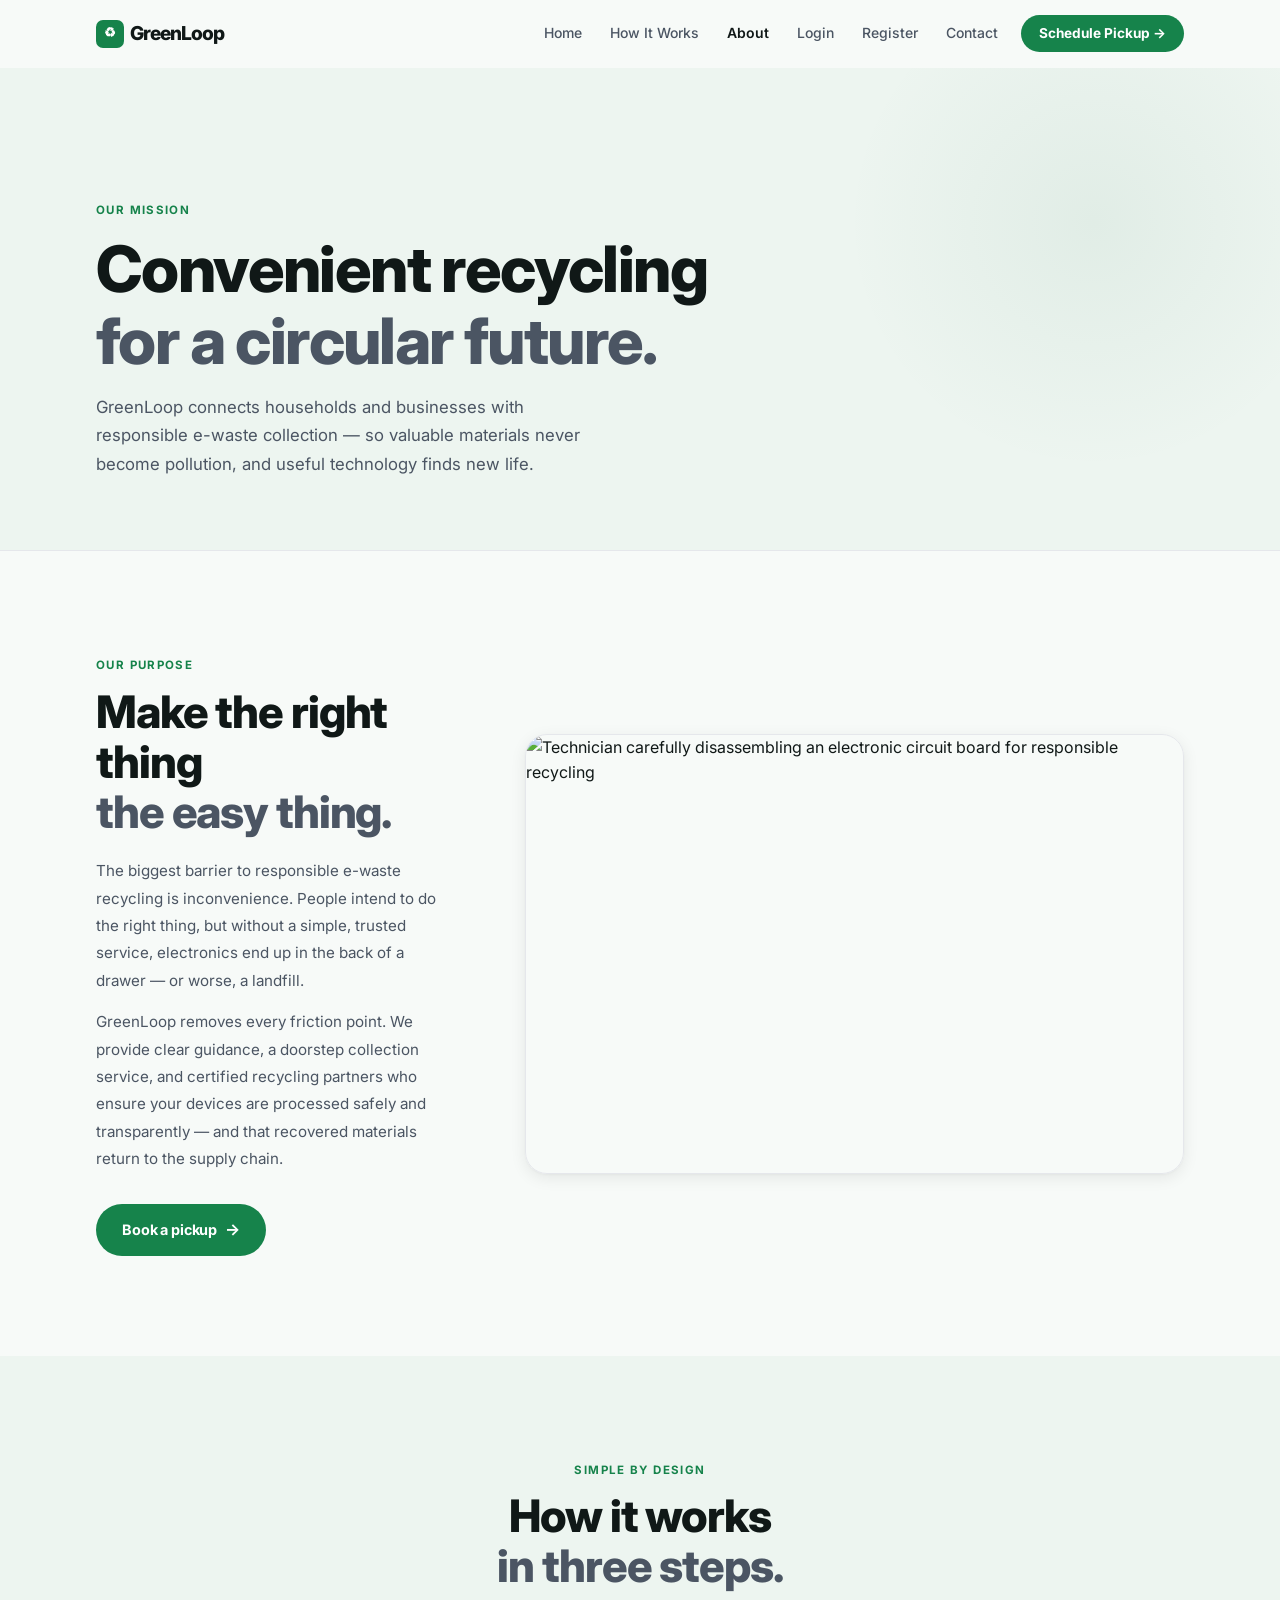
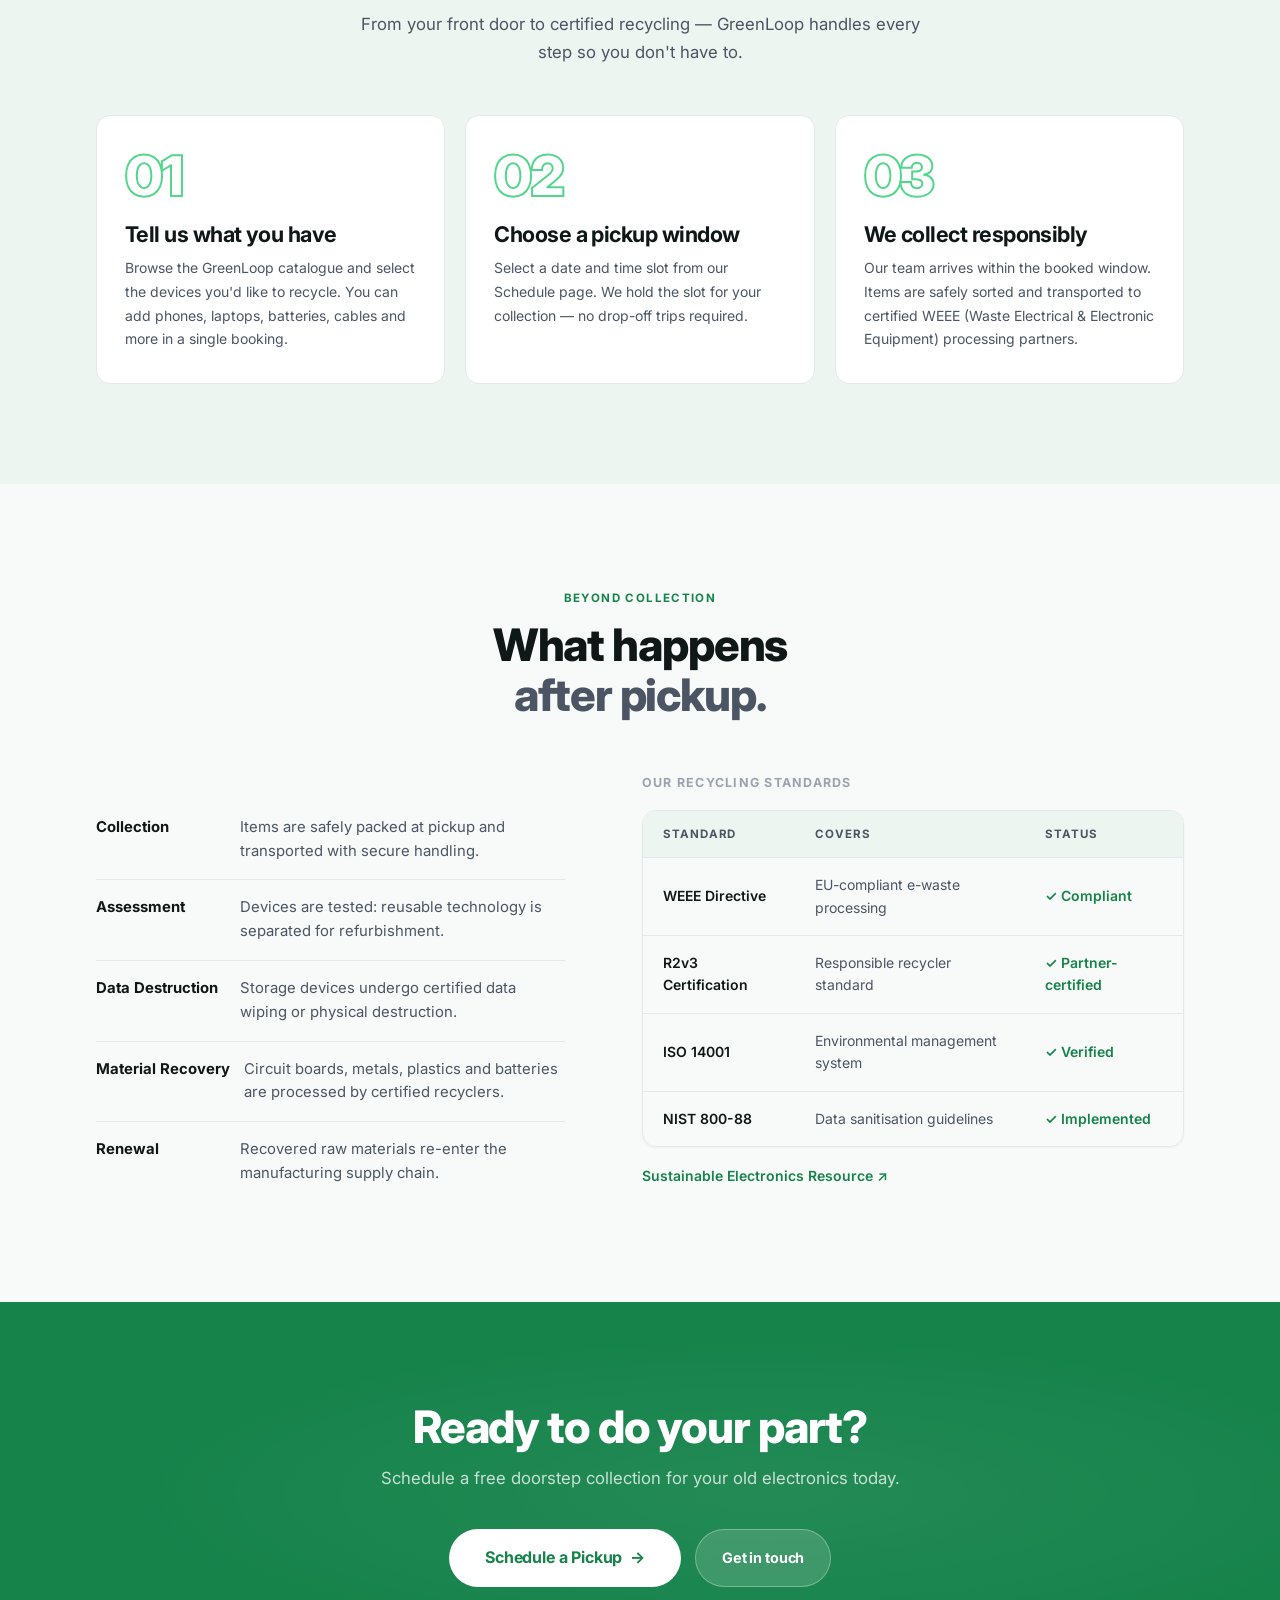
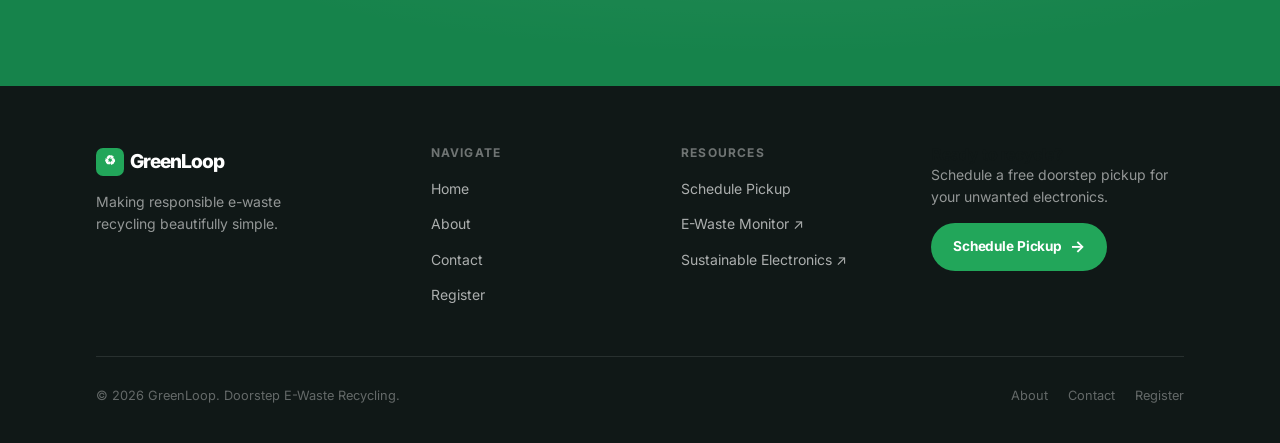
==== commit d07956cd: "commit 3" ====
--- a/about.html
+++ b/about.html
@@ -1,4 +1,4 @@
-<!DOCTYPE html>
+﻿<!DOCTYPE html>
 <html lang="en">
 <head>
   <meta charset="UTF-8">
@@ -9,6 +9,16 @@
   <link rel="preconnect" href="https://fonts.gstatic.com" crossorigin>
   <link href="https://fonts.googleapis.com/css2?family=Inter:ital,opsz,wght@0,14..32,300;0,14..32,400;0,14..32,500;0,14..32,600;0,14..32,700;0,14..32,800;0,14..32,900;1,14..32,400&display=swap" rel="stylesheet">
   <link rel="stylesheet" href="style.css">
+  <!-- No-flash theme loader: runs synchronously before page paint -->
+  <script>
+    (function(){
+      try {
+        var t = localStorage.getItem('GREENLOOP_THEME');
+        if (!t) { t = window.matchMedia('(prefers-color-scheme: dark)').matches ? 'dark' : 'light'; }
+        document.documentElement.setAttribute('data-theme', t);
+      } catch(e){}
+    })();
+  </script>
   <link rel="stylesheet" href="effects.css">
 </head>
 <body>
@@ -28,6 +38,7 @@
       <a href="index.html">Home</a>
       <a href="index.html#how-it-works">How It Works</a>
       <a href="about.html" class="active" aria-current="page">About</a>
+      <a href="login.html">Login</a>
       <a href="register.html">Register</a>
       <a href="contact.html">Contact</a>
       <a href="schedule.html" class="nav-cta">Schedule Pickup →</a>
@@ -277,5 +288,6 @@
   </footer>
 
   <script src="script.js"></script>
+  <script src="auth.js"></script>
 </body>
 </html>
--- a/style.css
+++ b/style.css
@@ -1,45 +1,46 @@
 /* ============================================================
-   GreenLoop — Premium Light Theme
-   Clean environmental-tech product design
+   GreenLoop — Tech × Circular Economy Design System
+   Dual-Mode: Light (:root) + Dark ([data-theme="dark"])
    ============================================================ */
 
 /* ── Google Fonts ── */
 @import url('https://fonts.googleapis.com/css2?family=Inter:ital,opsz,wght@0,14..32,300;0,14..32,400;0,14..32,500;0,14..32,600;0,14..32,700;0,14..32,800;0,14..32,900;1,14..32,400&display=swap');
 
-/* ── Design Tokens ── */
+/* ── LIGHT THEME (default) ── */
 :root {
+  color-scheme: light;
+
   /* Backgrounds */
-  --bg:            #fafaf8;
-  --bg-2:          #f2f1ee;
-  --bg-card:       #ffffff;
-  --bg-green-pale: #edf7f1;
-  --bg-nav:        rgba(250,250,248,.92);
+  --bg:            #F7FAF8;
+  --bg-2:          #EDF5F0;
+  --bg-card:       #FFFFFF;
+  --bg-green-pale: #DDF5E7;
+  --bg-nav:        rgba(247,250,248,.92);
 
   /* Text */
-  --text-primary:  #1c1c1a;
-  --text-muted:    #6b7280;
-  --text-sub:      #9ca3af;
-
-  /* Accent — Natural Deep Green */
-  --accent:        #1f6b47;
-  --accent-mid:    #2d8a5e;
-  --accent-light:  #52b788;
-  --accent-pale:   #d8f3dc;
-  --accent-glow:   rgba(31,107,71,.12);
-
-  /* Secondary */
-  --accent-2:      #b07d5a;
-  --accent-2-pale: #f5ede6;
-  --accent-2-glow: rgba(176,125,90,.12);
+  --text-primary:  #101817;
+  --text-muted:    #4B5563;
+  --text-sub:      #9CA3AF;
+
+  /* Accent — Deep Forest → Emerald */
+  --accent:        #16834B;
+  --accent-mid:    #22A65A;
+  --accent-light:  #52D68A;
+  --accent-pale:   #DDF5E7;
+  --accent-glow:   rgba(22,131,75,.12);
+  --accent-lime:   #B8F35A;
+
+  /* Deep Forest for headings/dark sections */
+  --forest:        #0B3D2E;
 
   /* Status */
-  --hazard-high:   #c0392b;
-  --hazard-medium: #d97706;
-  --success:       #1f6b47;
-  --error:         #c0392b;
+  --hazard-high:   #DC2626;
+  --hazard-medium: #D97706;
+  --success:       #16834B;
+  --error:         #DC2626;
 
   /* Borders & Shadows */
-  --border:        #e5e7eb;
+  --border:        #E5E7EB;
   --border-focus:  var(--accent);
   --shadow-xs:     0 1px 2px rgba(0,0,0,.05);
   --shadow-sm:     0 1px 4px rgba(0,0,0,.07), 0 2px 8px rgba(0,0,0,.04);
@@ -49,14 +50,63 @@
 
   /* Radius */
   --radius-sm:     8px;
-  --radius:        12px;
-  --radius-lg:     20px;
+  --radius:        14px;
+  --radius-lg:     22px;
   --radius-pill:   100px;
 
   /* Spacing */
   --section-y:     100px;
   --section-x:     clamp(24px, 8vw, 96px);
   --nav-h:         68px;
+
+  /* Theme toggle icon */
+  --theme-icon:    "🌙";
+}
+
+/* ── DARK THEME ── */
+[data-theme="dark"] {
+  color-scheme: dark;
+
+  /* Backgrounds */
+  --bg:            #0A1A12;
+  --bg-2:          #0F2318;
+  --bg-card:       #152A1E;
+  --bg-green-pale: #0F2318;
+  --bg-nav:        rgba(10,26,18,.92);
+
+  /* Text */
+  --text-primary:  #E8F5ED;
+  --text-muted:    #8BAF98;
+  --text-sub:      #5A7A68;
+
+  /* Accent */
+  --accent:        #22A65A;
+  --accent-mid:    #2EC76C;
+  --accent-light:  #52D68A;
+  --accent-pale:   #0F2B1E;
+  --accent-glow:   rgba(34,166,90,.15);
+  --accent-lime:   #B8F35A;
+
+  /* Deep Forest → becomes mid-dark bg in dark mode */
+  --forest:        #1A4A32;
+
+  /* Status */
+  --hazard-high:   #F87171;
+  --hazard-medium: #FBBF24;
+  --success:       #22A65A;
+  --error:         #F87171;
+
+  /* Borders & Shadows */
+  --border:        #1E3D2A;
+  --border-focus:  var(--accent);
+  --shadow-xs:     0 1px 2px rgba(0,0,0,.3);
+  --shadow-sm:     0 1px 4px rgba(0,0,0,.3), 0 2px 8px rgba(0,0,0,.2);
+  --shadow-md:     0 4px 16px rgba(0,0,0,.4), 0 1px 3px rgba(0,0,0,.2);
+  --shadow-lg:     0 12px 40px rgba(0,0,0,.5), 0 2px 8px rgba(0,0,0,.3);
+  --shadow-card:   0 0 0 1px var(--border), var(--shadow-md);
+
+  /* Theme toggle icon */
+  --theme-icon:    "☀️";
 }
 
 /* ── Reset ── */
@@ -131,7 +181,12 @@
 .site-header.scrolled {
   border-bottom-color: var(--border);
   box-shadow: var(--shadow-sm);
-  background: rgba(250,250,248,.97);
+  background: var(--bg-nav);
+}
+
+/* Dark mode nav bg override when scrolled */
+[data-theme="dark"] .site-header.scrolled {
+  background: rgba(10,26,18,.98);
 }
 
 /* Brand */
@@ -204,6 +259,30 @@
   color: #fff !important;
 }
 
+/* ── Theme Toggle Button ── */
+.theme-toggle {
+  display: flex;
+  align-items: center;
+  justify-content: center;
+  width: 36px;
+  height: 36px;
+  border-radius: 50%;
+  border: 1.5px solid var(--border);
+  background: var(--bg-card);
+  color: var(--text-primary);
+  font-size: 1rem;
+  cursor: pointer;
+  transition: background .2s, border-color .2s, transform .2s, box-shadow .2s;
+  flex-shrink: 0;
+  margin-left: 6px;
+}
+.theme-toggle:hover {
+  background: var(--accent-pale);
+  border-color: var(--accent);
+  transform: rotate(20deg) scale(1.1);
+  box-shadow: 0 0 12px var(--accent-glow);
+}
+
 /* Mobile toggle */
 .menu-toggle {
   display: none;
@@ -223,6 +302,10 @@
    SHARED LAYOUT
    ============================================================ */
 main { padding-top: var(--nav-h); }
+
+.section, section[id], div[id] {
+  scroll-margin-top: calc(var(--nav-h) + 16px);
+}
 
 .section {
   padding: var(--section-y) var(--section-x);
@@ -384,7 +467,21 @@
   padding: 60px var(--section-x) 80px;
   position: relative;
   overflow: hidden;
-}
+  background: radial-gradient(ellipse 80% 60% at 70% 40%, var(--accent-pale) 0%, var(--bg) 70%);
+}
+
+/* Subtle circuit-dot pattern overlay */
+.hero::before {
+  content: '';
+  position: absolute;
+  inset: 0;
+  background-image: radial-gradient(circle, var(--accent-glow) 1px, transparent 1px);
+  background-size: 32px 32px;
+  pointer-events: none;
+  z-index: 0;
+}
+
+.hero > * { position: relative; z-index: 1; }
 
 .hero-content { max-width: 580px; }
 
@@ -401,6 +498,7 @@
   letter-spacing: .08em;
   text-transform: uppercase;
   margin-bottom: 24px;
+  border: 1px solid var(--accent-light);
 }
 
 .hero-title {
@@ -413,6 +511,25 @@
 
 .hero-title .highlight {
   color: var(--accent);
+  background: linear-gradient(135deg, var(--accent) 0%, var(--accent-mid) 100%);
+  -webkit-background-clip: text;
+  -webkit-text-fill-color: transparent;
+  background-clip: text;
+}
+
+/* Lime "electric" accent pill on hero */
+.hero-title .highlight-lime {
+  color: var(--forest);
+  background: var(--accent-lime);
+  -webkit-background-clip: unset;
+  -webkit-text-fill-color: unset;
+  background-clip: unset;
+  padding: 0 6px;
+  border-radius: 6px;
+  display: inline-block;
+}
+[data-theme="dark"] .hero-title .highlight-lime {
+  color: #0A1A12;
 }
 
 .hero-lead {
@@ -435,19 +552,26 @@
   height: 520px;
   border-radius: var(--radius-lg);
   overflow: hidden;
+  box-shadow: var(--shadow-lg);
+  border: 2px solid var(--border);
 }
 
 .hero-image-wrap img {
   width: 100%;
   height: 100%;
   object-fit: cover;
+  transition: transform .4s ease;
+}
+
+.hero-image-wrap:hover img {
+  transform: scale(1.03);
 }
 
 .hero-image-badge {
   position: absolute;
   bottom: 24px;
   left: 24px;
-  background: rgba(255,255,255,.95);
+  background: var(--bg-card);
   backdrop-filter: blur(12px);
   border: 1px solid var(--border);
   border-radius: var(--radius);
@@ -456,6 +580,10 @@
   align-items: center;
   gap: 12px;
   box-shadow: var(--shadow-md);
+}
+
+[data-theme="dark"] .hero-image-badge {
+  background: rgba(21,42,30,.92);
 }
 
 .hero-badge-icon {
@@ -482,6 +610,7 @@
 }
 
 .hero-badge-text span { color: var(--text-muted); }
+
 
 /* ============================================================
    HOME — TRUST BAR
@@ -1949,3 +2078,289 @@
   white-space: nowrap;
   border: 0;
 }
+
+/* ============================================================
+   AUTHENTICATION & LOGIN COMPONENT STYLES
+   ============================================================ */
+
+/* Google OAuth Button */
+.btn-google {
+  width: 100%;
+  display: flex;
+  align-items: center;
+  justify-content: center;
+  gap: 12px;
+  padding: 12px 20px;
+  background: var(--bg-card);
+  border: 1px solid var(--border);
+  border-radius: var(--radius);
+  color: var(--text-primary);
+  font-weight: 600;
+  font-size: .95rem;
+  box-shadow: var(--shadow-xs);
+  transition: background .2s, border-color .2s, box-shadow .2s, transform .15s;
+}
+
+.btn-google:hover {
+  background: #ffffff;
+  border-color: #cbd5e1;
+  box-shadow: var(--shadow-sm);
+  transform: translateY(-1px);
+}
+
+.btn-google:active {
+  transform: translateY(0);
+}
+
+.btn-google svg {
+  width: 20px;
+  height: 20px;
+  flex-shrink: 0;
+}
+
+/* Auth Divider */
+.auth-divider {
+  display: flex;
+  align-items: center;
+  gap: 16px;
+  margin: 24px 0;
+}
+
+.auth-divider::before,
+.auth-divider::after {
+  content: '';
+  flex: 1;
+  height: 1px;
+  background: var(--border);
+}
+
+.auth-divider span {
+  font-size: .75rem;
+  font-weight: 700;
+  letter-spacing: .08em;
+  color: var(--text-sub);
+  text-transform: uppercase;
+}
+
+/* Password Input Wrap & Eye Toggle */
+.password-input-wrap {
+  position: relative;
+  display: flex;
+  align-items: center;
+}
+
+.password-input-wrap input {
+  padding-right: 48px !important;
+}
+
+.toggle-password-btn {
+  position: absolute;
+  right: 12px;
+  background: transparent;
+  border: none;
+  font-size: 1.1rem;
+  color: var(--text-muted);
+  padding: 6px;
+  cursor: pointer;
+  border-radius: var(--radius-sm);
+  display: flex;
+  align-items: center;
+  justify-content: center;
+  transition: color .2s, background .2s;
+}
+
+.toggle-password-btn:hover {
+  color: var(--text-primary);
+  background: var(--bg-2);
+}
+
+/* Confirmed Email Pill */
+.confirmed-email-pill {
+  display: flex;
+  align-items: center;
+  justify-content: space-between;
+  gap: 12px;
+  padding: 10px 16px;
+  background: var(--bg-green-pale);
+  border: 1px solid var(--accent-pale);
+  border-radius: var(--radius-sm);
+  margin-bottom: 20px;
+}
+
+.confirmed-email-pill .email-text {
+  font-weight: 600;
+  font-size: .9rem;
+  color: var(--accent);
+  word-break: break-all;
+}
+
+.confirmed-email-pill .btn-change {
+  font-size: .8rem;
+  font-weight: 700;
+  color: var(--accent);
+  background: transparent;
+  border: none;
+  cursor: pointer;
+  text-decoration: underline;
+}
+
+/* Auth Loading Spinner */
+.auth-spinner {
+  display: inline-block;
+  width: 14px;
+  height: 14px;
+  border: 2px solid rgba(255,255,255,.4);
+  border-top-color: #ffffff;
+  border-radius: 50%;
+  animation: auth-spin .8s linear infinite;
+  vertical-align: middle;
+  margin-right: 6px;
+}
+
+@keyframes auth-spin {
+  to { transform: rotate(360deg); }
+}
+
+/* Auth Dev / Integration Alert Banner */
+.auth-dev-alert {
+  display: flex;
+  align-items: flex-start;
+  gap: 14px;
+  padding: 16px 20px;
+  border-radius: var(--radius);
+  margin-bottom: 24px;
+  font-size: .875rem;
+  line-height: 1.5;
+}
+
+.auth-dev-alert-icon {
+  font-size: 1.2rem;
+  flex-shrink: 0;
+  margin-top: 1px;
+}
+
+.auth-dev-alert-content strong {
+  display: block;
+  font-weight: 700;
+  margin-bottom: 3px;
+}
+
+.auth-dev-alert-content p {
+  margin: 0;
+  opacity: .95;
+}
+
+.auth-dev-alert.alert-info {
+  background: #eff6ff;
+  border: 1px solid #bfdbfe;
+  color: #1e40af;
+}
+
+.auth-dev-alert.alert-warning {
+  background: #fffbeb;
+  border: 1px solid #fde68a;
+  color: #92400e;
+}
+
+.auth-dev-alert.alert-error {
+  background: #fef2f2;
+  border: 1px solid #fecaca;
+  color: #991b1b;
+}
+
+.auth-dev-alert.alert-success {
+  background: var(--bg-green-pale);
+  border: 1px solid var(--accent-pale);
+  color: var(--accent);
+}
+
+/* ============================================================
+   DARK MODE OVERRIDES
+   Fine-tune any hardcoded light values for [data-theme="dark"]
+   ============================================================ */
+
+/* Alert banners */
+[data-theme="dark"] .auth-dev-alert.alert-info {
+  background: rgba(30,58,138,.25);
+  border-color: rgba(59,130,246,.3);
+  color: #93c5fd;
+}
+[data-theme="dark"] .auth-dev-alert.alert-warning {
+  background: rgba(120,53,15,.25);
+  border-color: rgba(245,158,11,.3);
+  color: #fcd34d;
+}
+[data-theme="dark"] .auth-dev-alert.alert-error {
+  background: rgba(127,29,29,.25);
+  border-color: rgba(239,68,68,.3);
+  color: #fca5a5;
+}
+
+/* Trust bar */
+[data-theme="dark"] .trust-bar {
+  background: var(--bg-2);
+  border-color: var(--border);
+}
+
+/* Card images in catalogue / schedule */
+[data-theme="dark"] .device-card,
+[data-theme="dark"] .schedule-device-card {
+  background: var(--bg-card);
+  border-color: var(--border);
+}
+
+/* Page hero (inner pages) */
+[data-theme="dark"] .page-hero {
+  background: linear-gradient(135deg, var(--bg-2) 0%, var(--bg) 100%);
+}
+
+/* Input autofill fix for dark mode */
+[data-theme="dark"] input:-webkit-autofill,
+[data-theme="dark"] input:-webkit-autofill:hover,
+[data-theme="dark"] input:-webkit-autofill:focus {
+  -webkit-box-shadow: 0 0 0px 1000px #152A1E inset !important;
+  -webkit-text-fill-color: #E8F5ED !important;
+  border-color: var(--accent) !important;
+}
+
+/* Scrollbar in dark mode */
+[data-theme="dark"] ::-webkit-scrollbar-track { background: var(--bg-2); }
+[data-theme="dark"] ::-webkit-scrollbar-thumb { background: var(--border); }
+[data-theme="dark"] ::-webkit-scrollbar-thumb:hover { background: var(--text-sub); }
+
+/* Smooth color transitions when toggling theme */
+*,
+*::before,
+*::after {
+  transition:
+    background-color .25s ease,
+    border-color .25s ease,
+    color .15s ease,
+    box-shadow .25s ease;
+}
+
+/* But NOT for elements where instant transitions are needed */
+.theme-toggle,
+.theme-toggle *,
+button,
+a,
+input,
+select,
+textarea,
+img,
+video,
+.hero-image-wrap img {
+  transition: none;
+}
+
+/* Re-apply specific transitions for interactive elements */
+.theme-toggle {
+  transition: background .2s, border-color .2s, transform .2s, box-shadow .2s;
+}
+button,
+a.btn,
+.btn { transition: background .18s, color .18s, transform .15s, box-shadow .18s, border-color .18s; }
+input,
+select,
+textarea { transition: border-color .15s, box-shadow .15s; }
+.hero-image-wrap img { transition: transform .4s ease; }
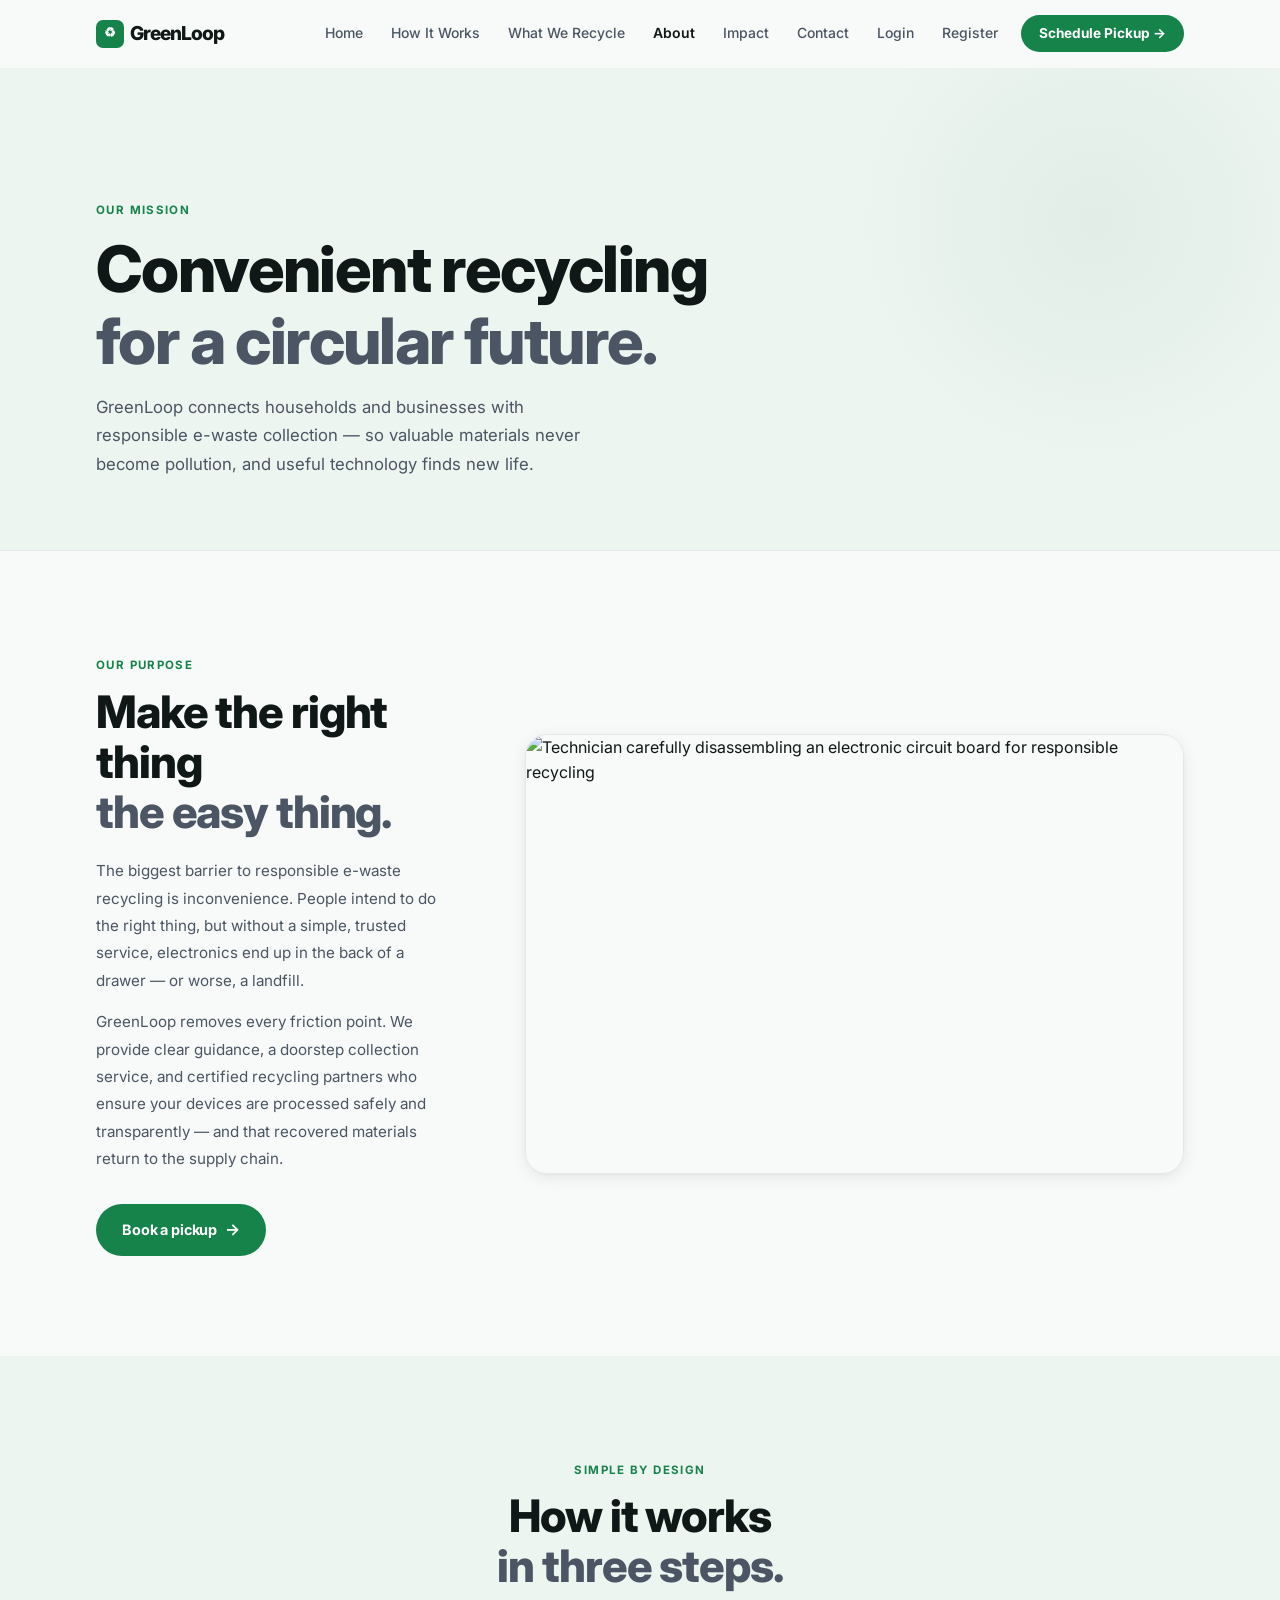
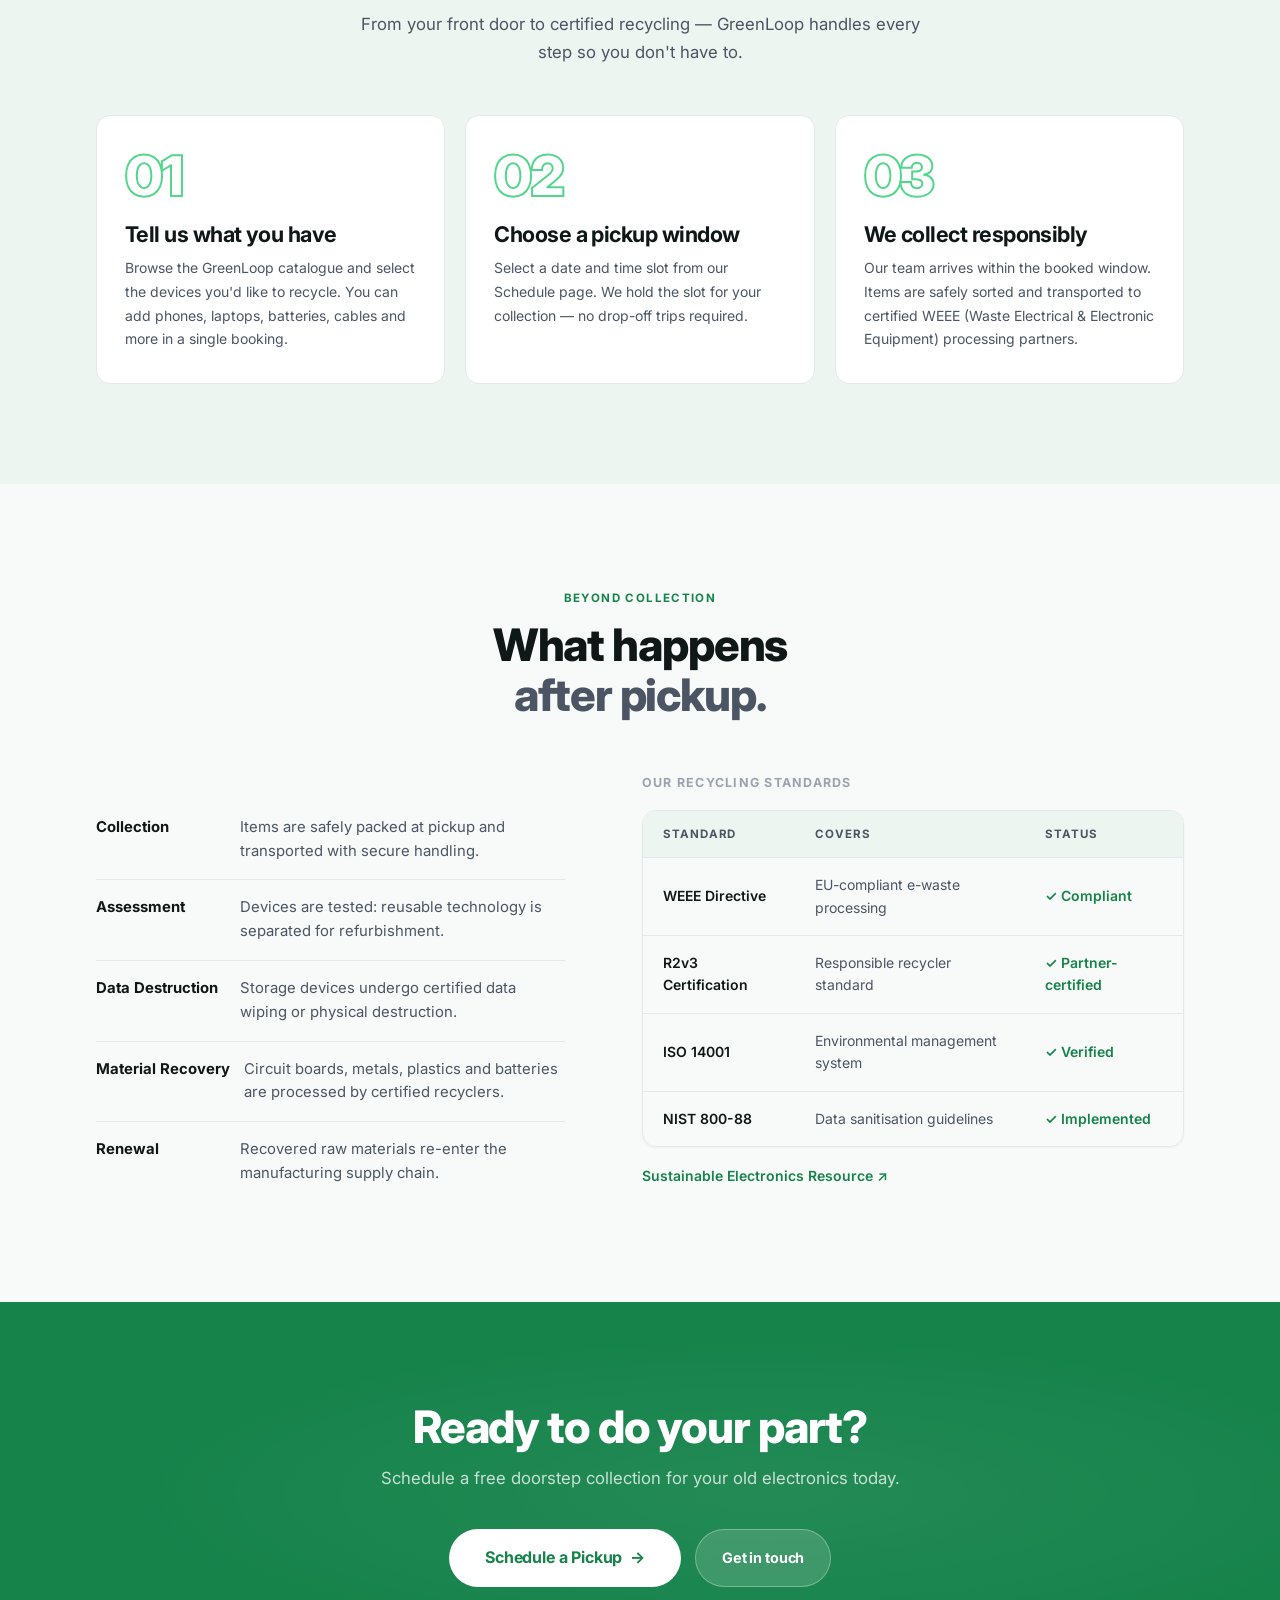
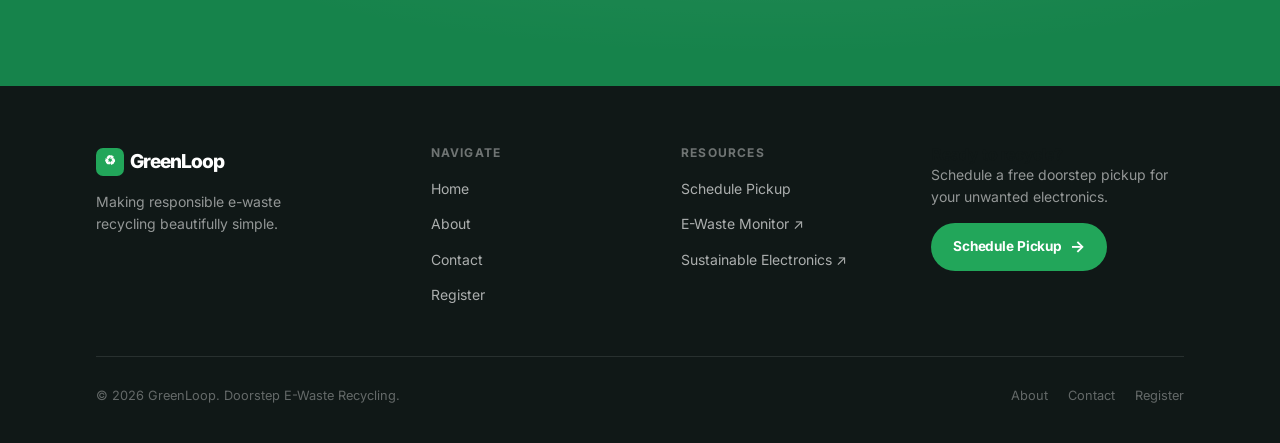
==== commit 0123c1b8: "commit 3" ====
--- a/about.html
+++ b/about.html
@@ -1,4 +1,4 @@
-﻿<!DOCTYPE html>
+<!DOCTYPE html>
 <html lang="en">
 <head>
   <meta charset="UTF-8">
@@ -36,11 +36,13 @@
     </button>
     <nav class="site-nav" id="site-nav" aria-label="Main navigation">
       <a href="index.html">Home</a>
-      <a href="index.html#how-it-works">How It Works</a>
+      <a href="how-it-works.html">How It Works</a>
+      <a href="what-we-recycle.html">What We Recycle</a>
       <a href="about.html" class="active" aria-current="page">About</a>
+      <a href="impact.html">Impact</a>
+      <a href="contact.html">Contact</a>
       <a href="login.html">Login</a>
       <a href="register.html">Register</a>
-      <a href="contact.html">Contact</a>
       <a href="schedule.html" class="nav-cta">Schedule Pickup →</a>
     </nav>
   </header>
--- a/style.css
+++ b/style.css
@@ -2364,3 +2364,230 @@
 select,
 textarea { transition: border-color .15s, box-shadow .15s; }
 .hero-image-wrap img { transition: transform .4s ease; }
+
+/* ══════════════════════════════════════════════════════════
+   HOW IT WORKS PAGE — HIW Steps, After Grid, Prep Cards
+   ══════════════════════════════════════════════════════════ */
+
+/* Ordered list steps */
+.hiw-steps-wrap {
+  max-width: 800px;
+  margin: 48px auto 0;
+}
+
+.hiw-steps-ol {
+  list-style: none;
+  padding: 0;
+  margin: 0;
+  display: flex;
+  flex-direction: column;
+  gap: 32px;
+  counter-reset: steps;
+}
+
+.hiw-step-item {
+  display: flex;
+  gap: 28px;
+  align-items: flex-start;
+  background: var(--surface-alt);
+  border: 1px solid var(--border);
+  border-radius: var(--radius-lg);
+  padding: clamp(20px, 3vw, 32px);
+  transition: box-shadow var(--transition), transform var(--transition);
+}
+.hiw-step-item:hover {
+  box-shadow: var(--shadow-md);
+  transform: translateY(-2px);
+}
+
+.hiw-step-number {
+  font-size: 2.5rem;
+  font-weight: 900;
+  color: var(--accent);
+  line-height: 1;
+  min-width: 56px;
+  text-align: center;
+  opacity: .25;
+  user-select: none;
+}
+
+.hiw-step-body { flex: 1; }
+.hiw-step-icon {
+  font-size: 2rem;
+  margin-bottom: 8px;
+  display: block;
+}
+.hiw-step-body h3 {
+  font-size: 1.15rem;
+  font-weight: 700;
+  margin-bottom: 10px;
+}
+.hiw-step-body p {
+  color: var(--text-muted);
+  line-height: 1.7;
+  font-size: .95rem;
+}
+.hiw-step-tips {
+  margin-top: 12px;
+  padding: 10px 14px;
+  background: color-mix(in srgb, var(--accent) 8%, transparent);
+  border-left: 3px solid var(--accent);
+  border-radius: 0 var(--radius-sm) var(--radius-sm) 0;
+  font-size: .82rem;
+  color: var(--text-muted);
+}
+.hiw-step-tips strong { color: var(--text-primary); }
+
+/* After-collection grid */
+.after-grid {
+  display: grid;
+  grid-template-columns: repeat(auto-fit, minmax(240px, 1fr));
+  gap: 20px;
+  margin-top: 48px;
+}
+.after-card {
+  background: var(--surface-alt);
+  border: 1px solid var(--border);
+  border-radius: var(--radius-lg);
+  padding: clamp(20px, 3vw, 28px);
+  transition: box-shadow var(--transition), transform var(--transition);
+}
+.after-card:hover {
+  box-shadow: var(--shadow-md);
+  transform: translateY(-2px);
+}
+.after-icon {
+  font-size: 1.8rem;
+  margin-bottom: 12px;
+  display: block;
+}
+.after-card h3 { font-size: 1rem; font-weight: 700; margin-bottom: 8px; }
+.after-card p { font-size: .875rem; color: var(--text-muted); line-height: 1.7; }
+
+/* Preparation cards */
+.prep-grid {
+  display: grid;
+  grid-template-columns: repeat(auto-fit, minmax(280px, 1fr));
+  gap: 20px;
+  margin-top: 48px;
+}
+.prep-card {
+  background: var(--surface-alt);
+  border: 1px solid var(--border);
+  border-radius: var(--radius-lg);
+  padding: clamp(20px, 3vw, 28px);
+}
+.prep-card h3 {
+  font-size: 1rem;
+  font-weight: 700;
+  margin-bottom: 16px;
+  color: var(--text-primary);
+}
+.prep-list {
+  list-style: none;
+  padding: 0;
+  margin: 0;
+  display: flex;
+  flex-direction: column;
+  gap: 10px;
+}
+.prep-list li {
+  padding-left: 20px;
+  position: relative;
+  font-size: .875rem;
+  color: var(--text-muted);
+  line-height: 1.6;
+}
+.prep-list li::before {
+  content: '✓';
+  position: absolute;
+  left: 0;
+  color: var(--accent);
+  font-weight: 700;
+  font-size: .8rem;
+}
+
+/* Data Safety Section */
+.data-safety-wrap {
+  display: grid;
+  grid-template-columns: 1fr 1fr;
+  gap: clamp(32px, 6vw, 80px);
+  align-items: start;
+  max-width: 1000px;
+  margin: 48px auto 0;
+}
+.data-safety-text p {
+  color: var(--text-muted);
+  line-height: 1.8;
+  font-size: .95rem;
+}
+.data-safety-standards h3 {
+  font-size: .78rem;
+  font-weight: 700;
+  letter-spacing: .1em;
+  text-transform: uppercase;
+  color: var(--text-sub);
+  margin-bottom: 16px;
+}
+
+/* Ordered list — process steps */
+.process-steps-ol {
+  list-style: none;
+  padding: 0;
+  margin: 0;
+  counter-reset: process;
+  display: flex;
+  flex-direction: column;
+  gap: 0;
+}
+.process-steps-ol li {
+  display: flex;
+  flex-direction: column;
+  padding: 16px 20px 16px 56px;
+  position: relative;
+  border-left: 2px solid var(--border);
+  margin-left: 16px;
+  transition: border-color var(--transition);
+}
+.process-steps-ol li::before {
+  counter-increment: process;
+  content: counter(process);
+  position: absolute;
+  left: -18px;
+  top: 14px;
+  width: 32px;
+  height: 32px;
+  background: linear-gradient(135deg, var(--accent), var(--accent-mid));
+  color: #fff;
+  border-radius: 50%;
+  display: flex;
+  align-items: center;
+  justify-content: center;
+  font-weight: 800;
+  font-size: .78rem;
+}
+.process-steps-ol li strong {
+  color: var(--text-primary);
+  font-size: .95rem;
+  margin-bottom: 4px;
+}
+.process-steps-ol li span {
+  color: var(--text-muted);
+  font-size: .875rem;
+  line-height: 1.6;
+}
+
+/* ══════════════════════════════════════════════════════════
+   RESPONSIVE — New Pages
+   ══════════════════════════════════════════════════════════ */
+@media (max-width: 768px) {
+  .hiw-step-item { flex-direction: column; gap: 12px; }
+  .hiw-step-number { font-size: 1.8rem; min-width: unset; }
+  .data-safety-wrap { grid-template-columns: 1fr; }
+  .prep-list { columns: 1; }
+}
+
+@media (max-width: 480px) {
+  .after-grid { grid-template-columns: 1fr; }
+  .prep-grid { grid-template-columns: 1fr; }
+}
